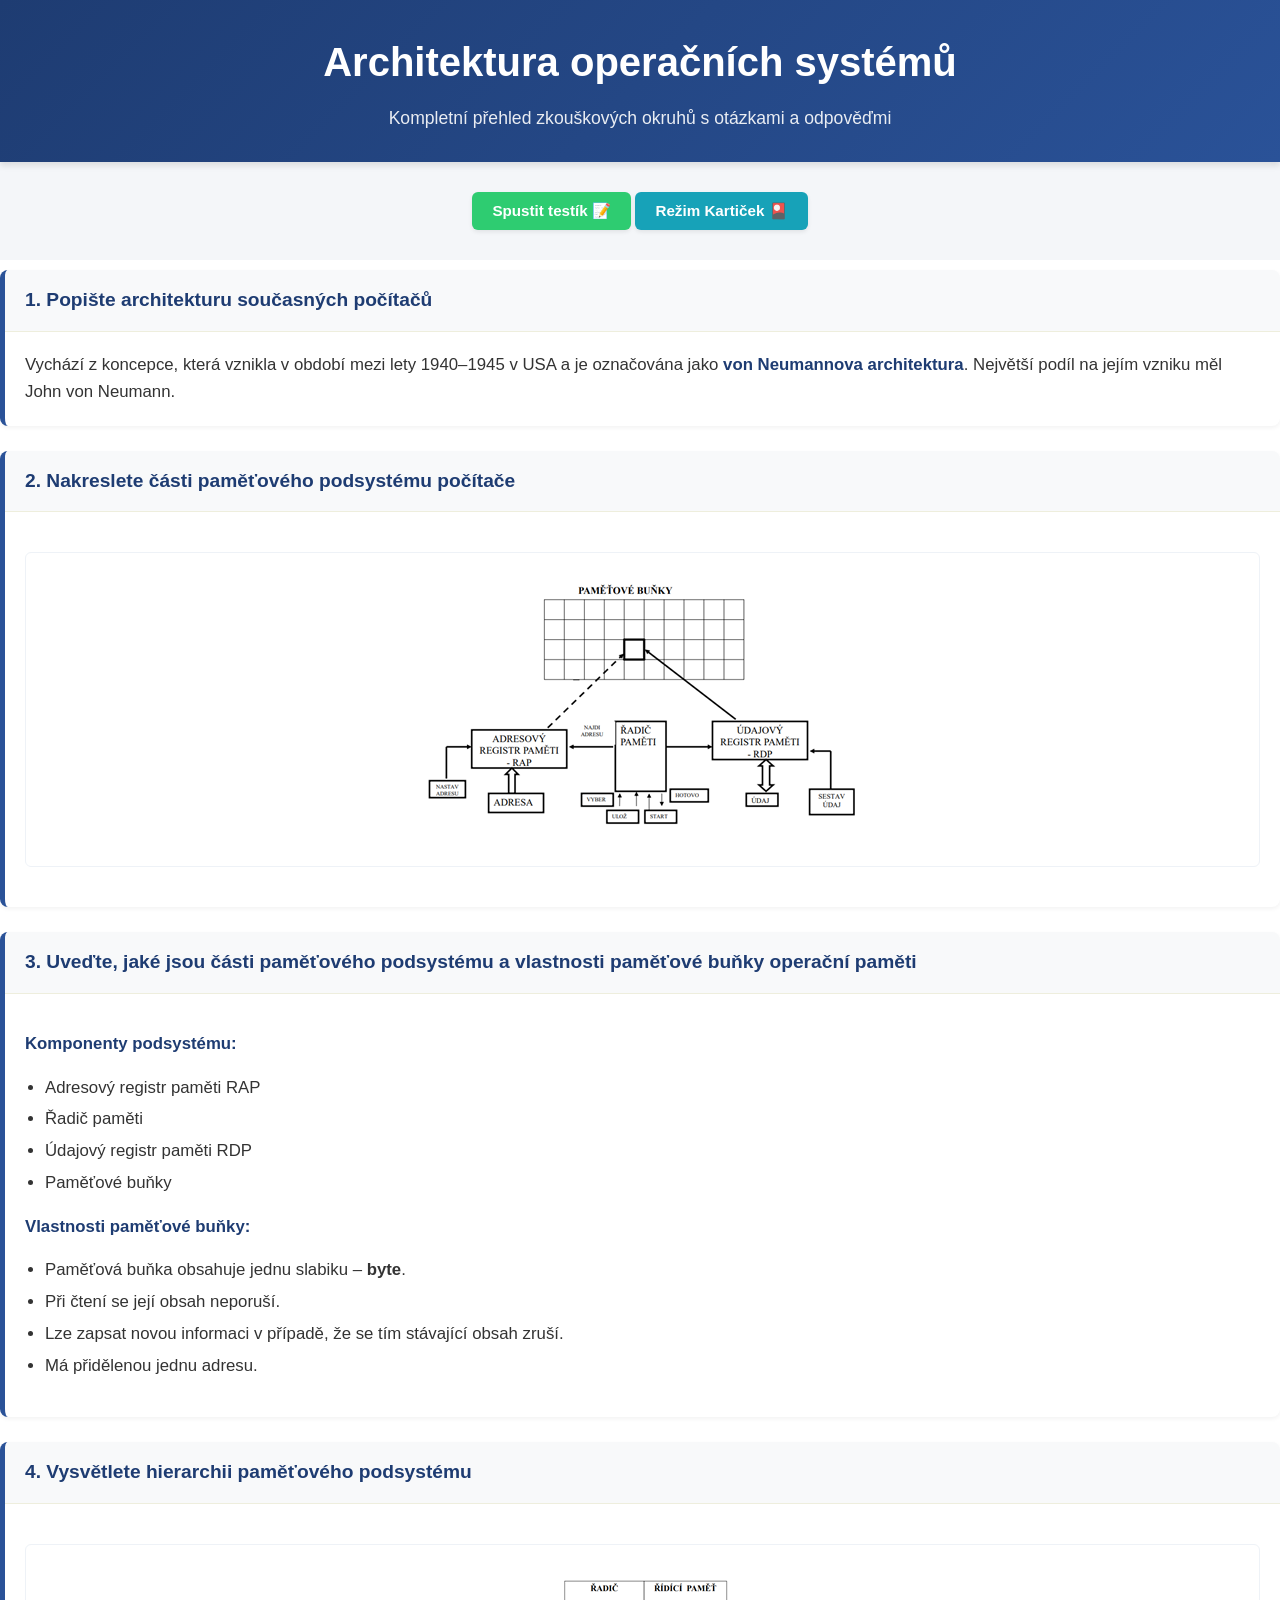
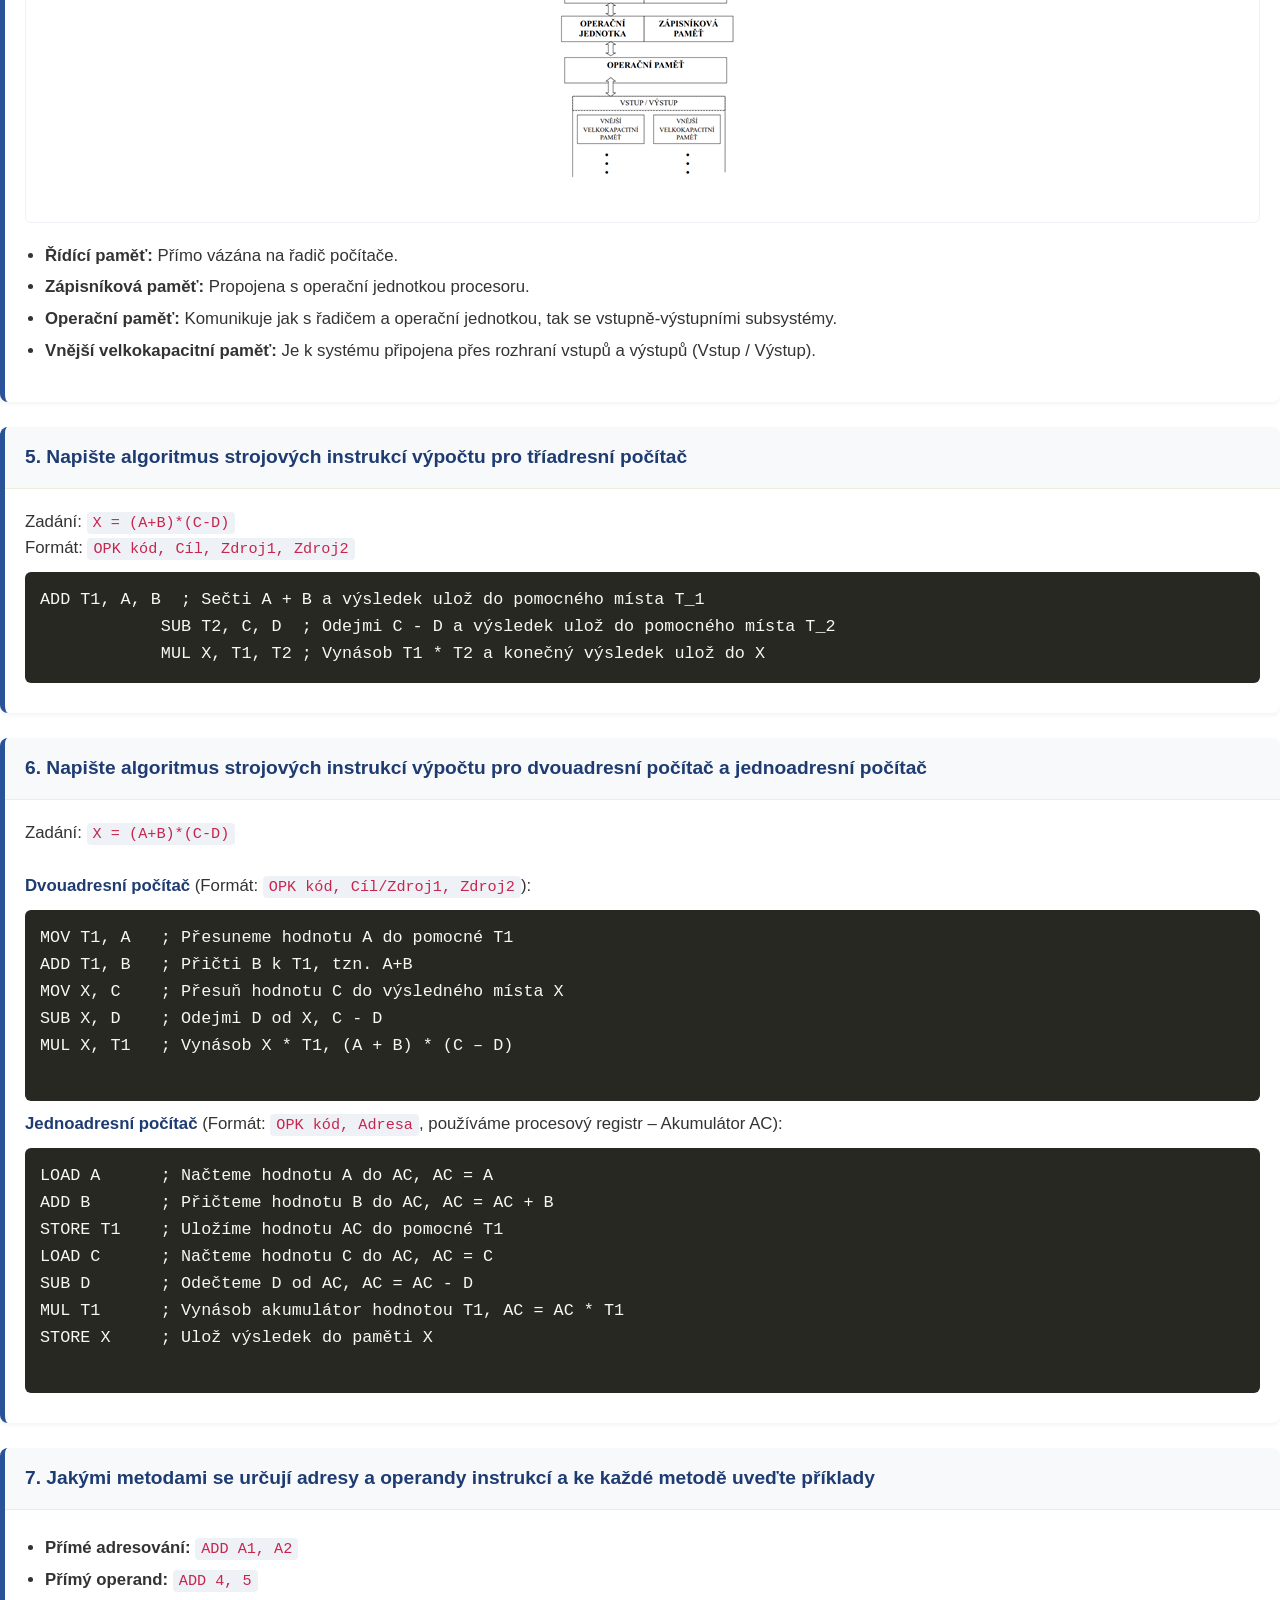
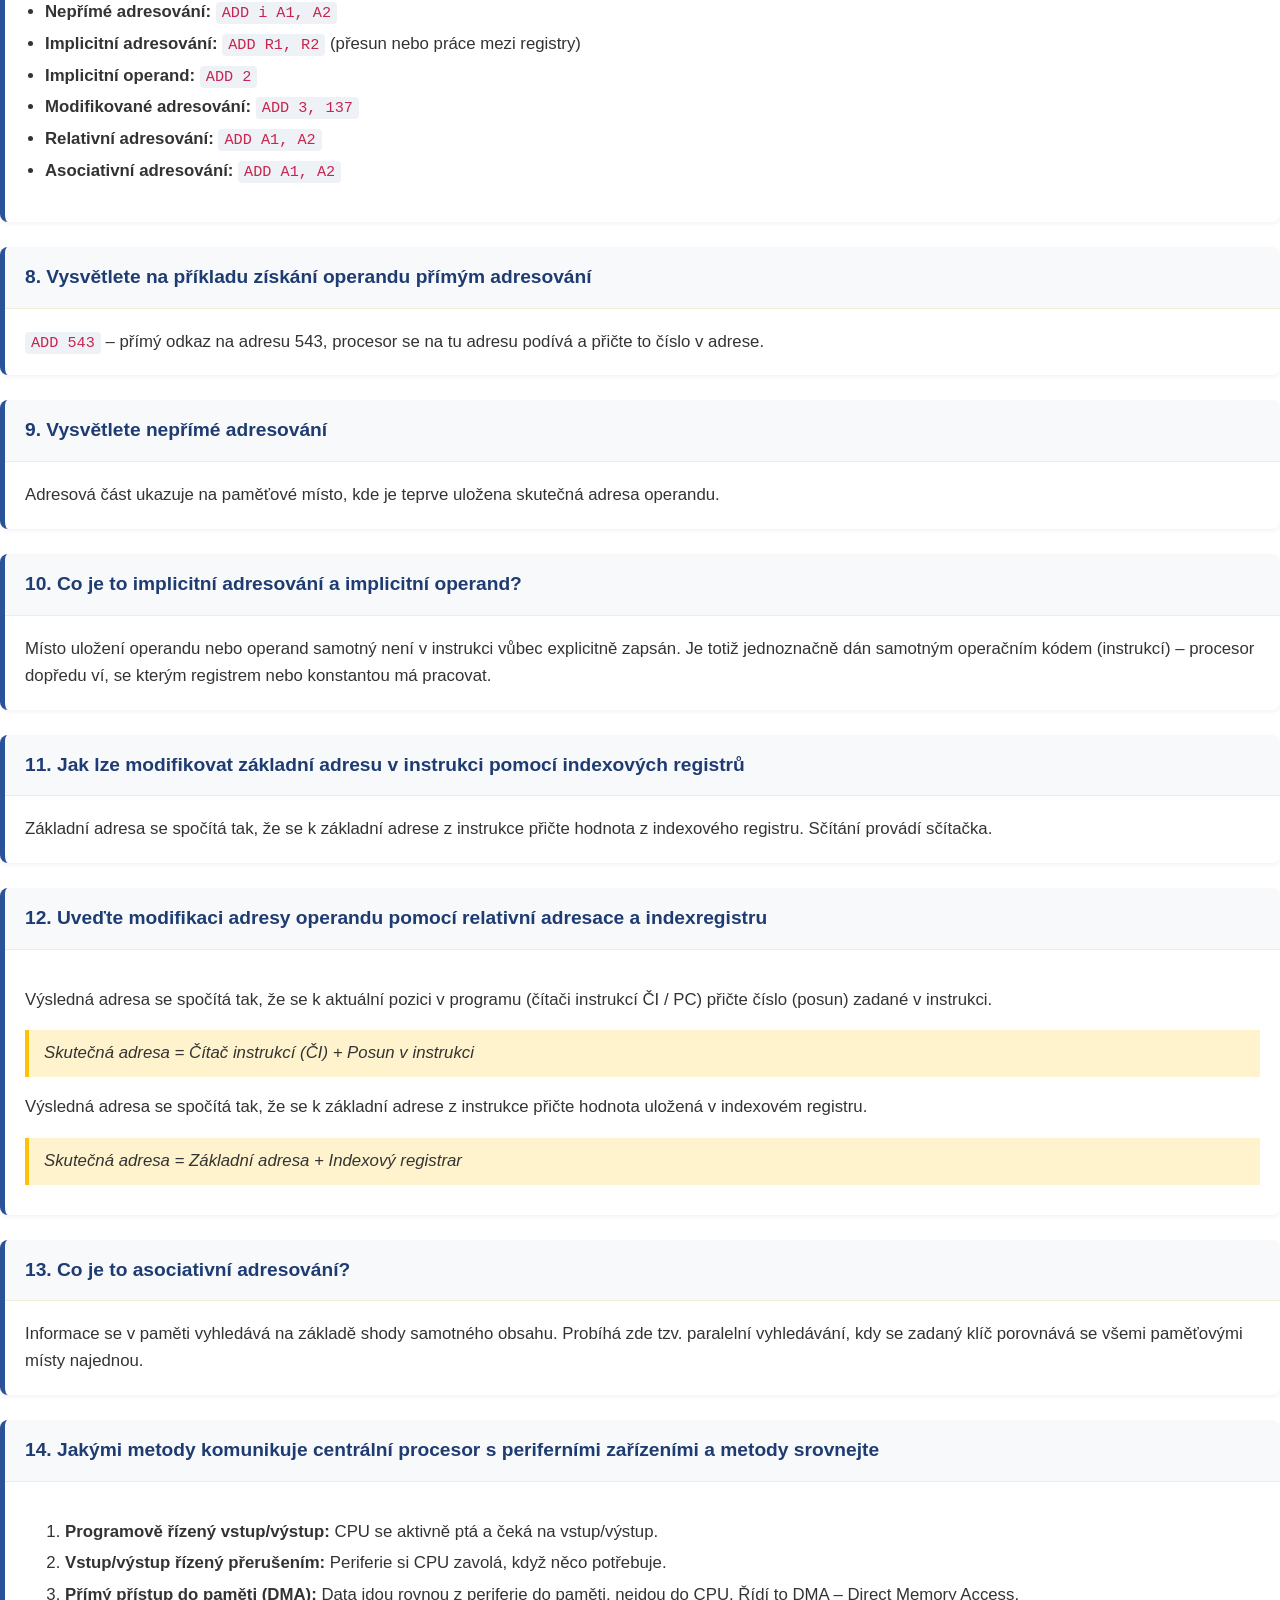
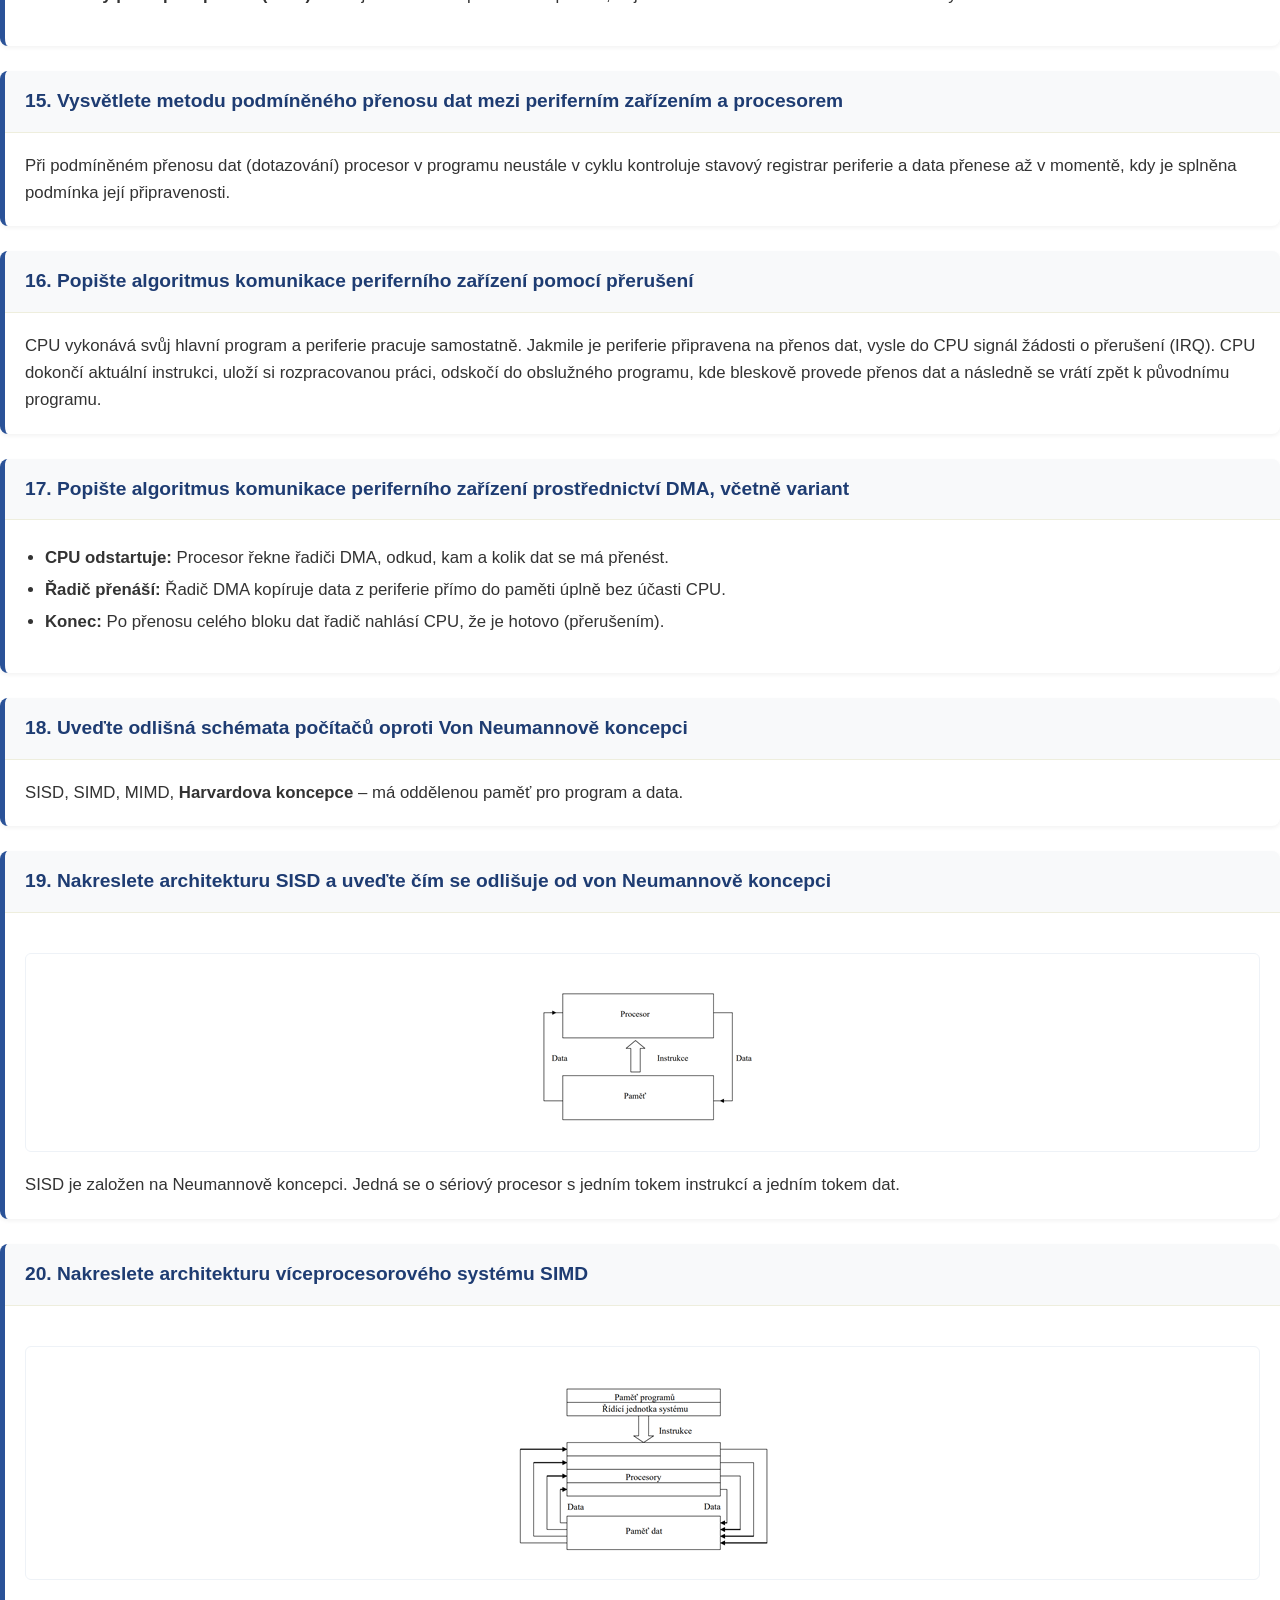
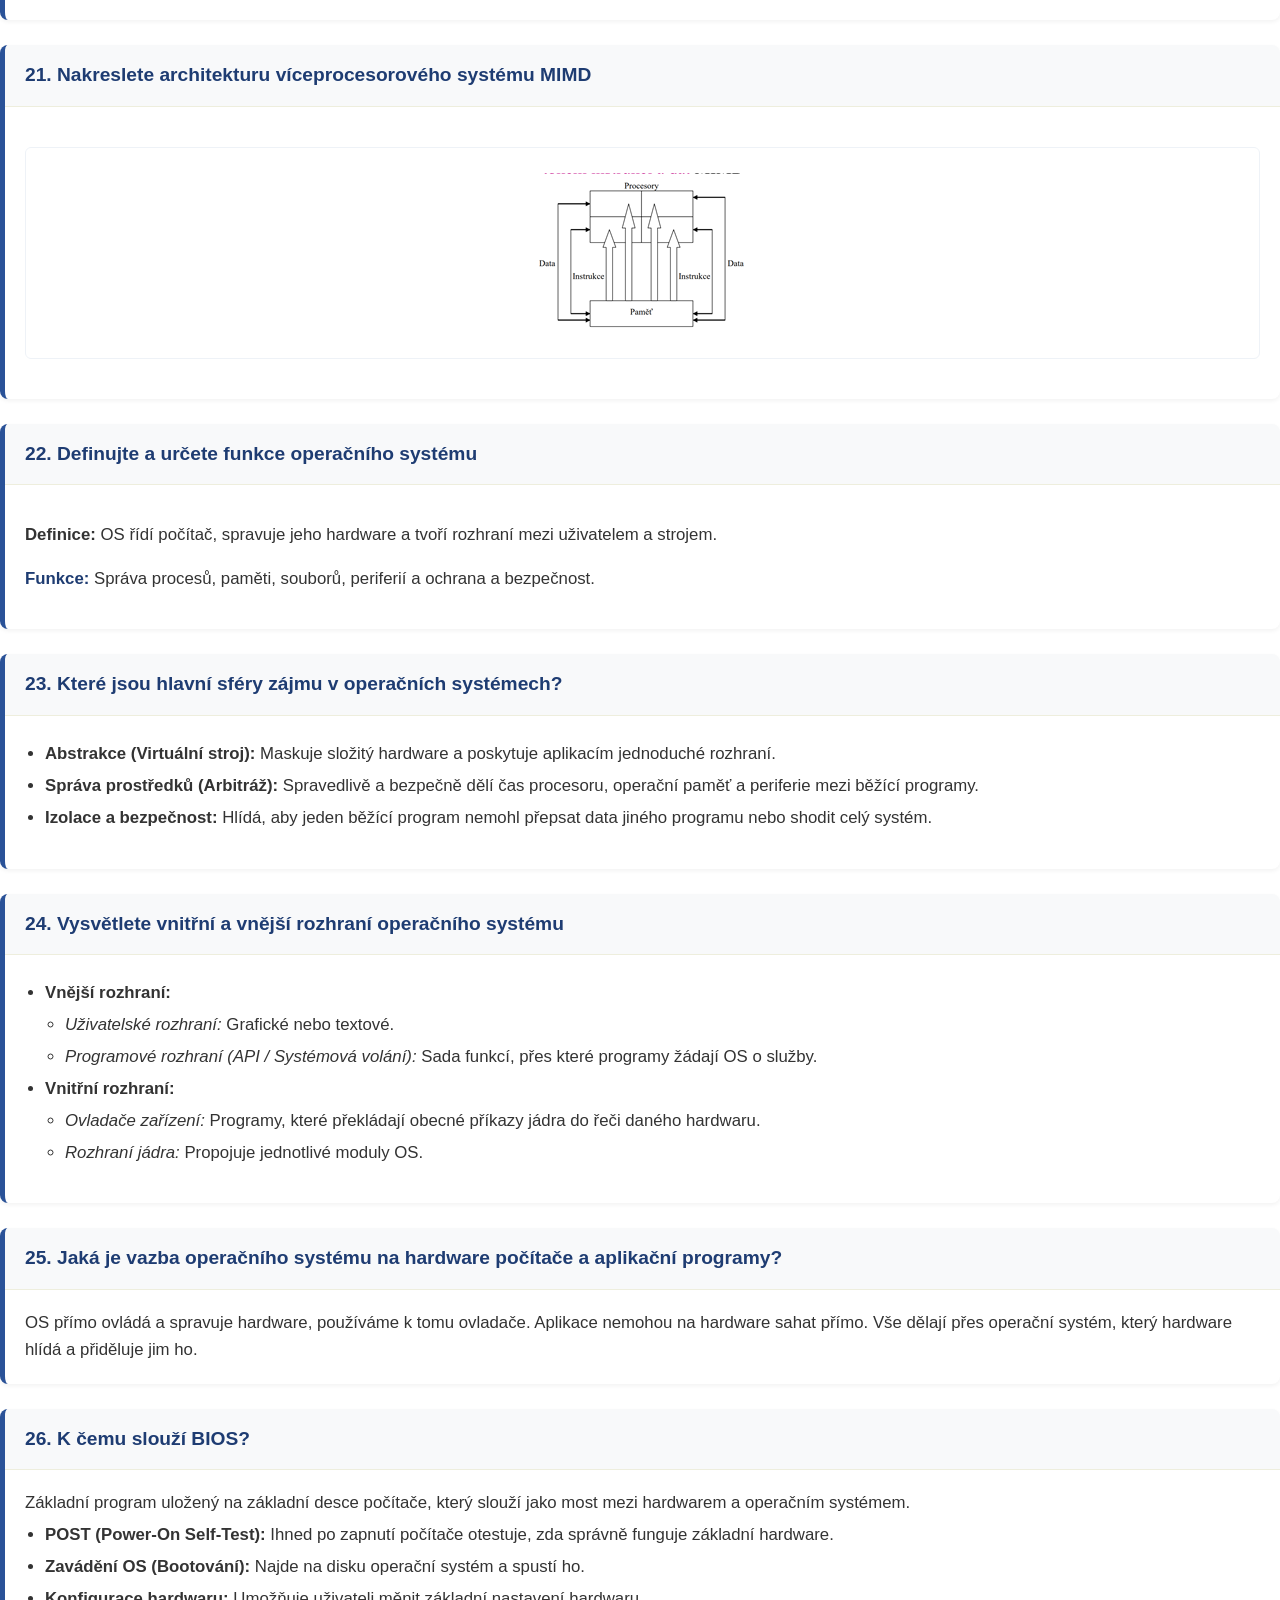
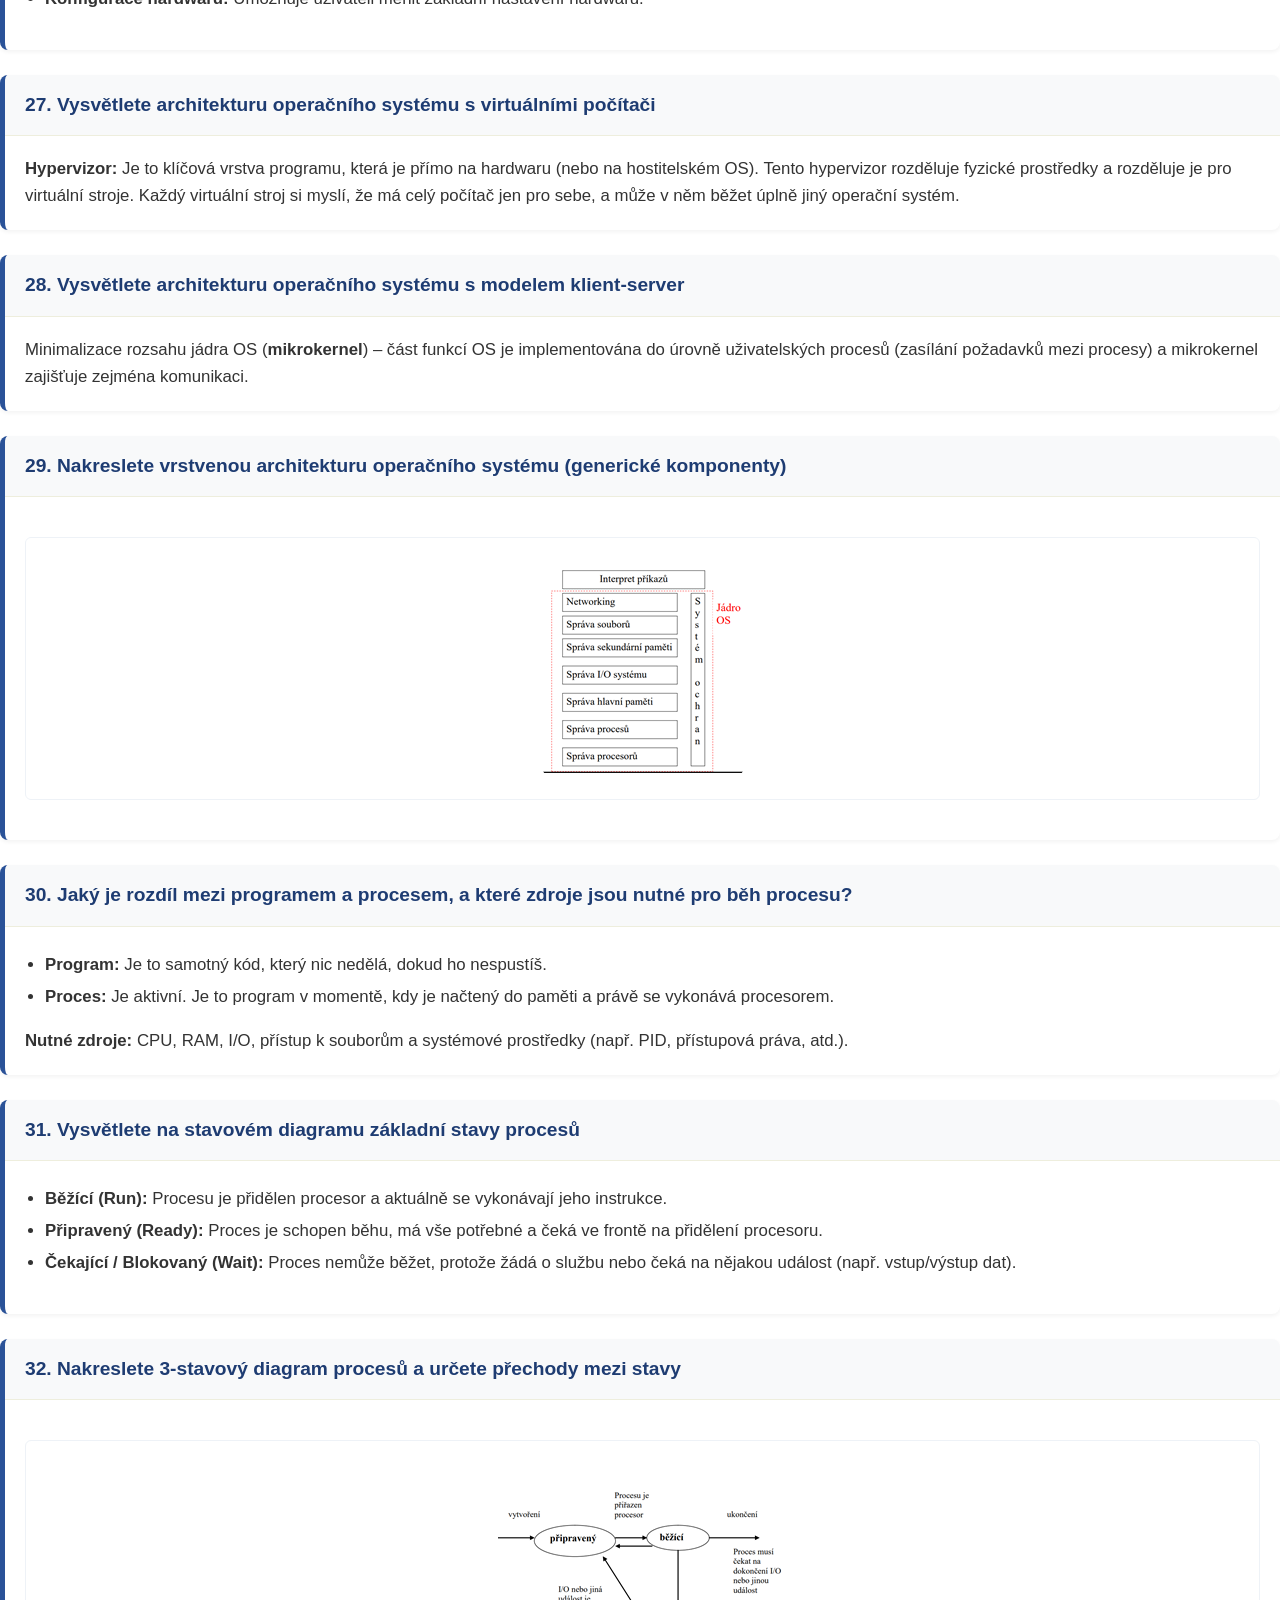
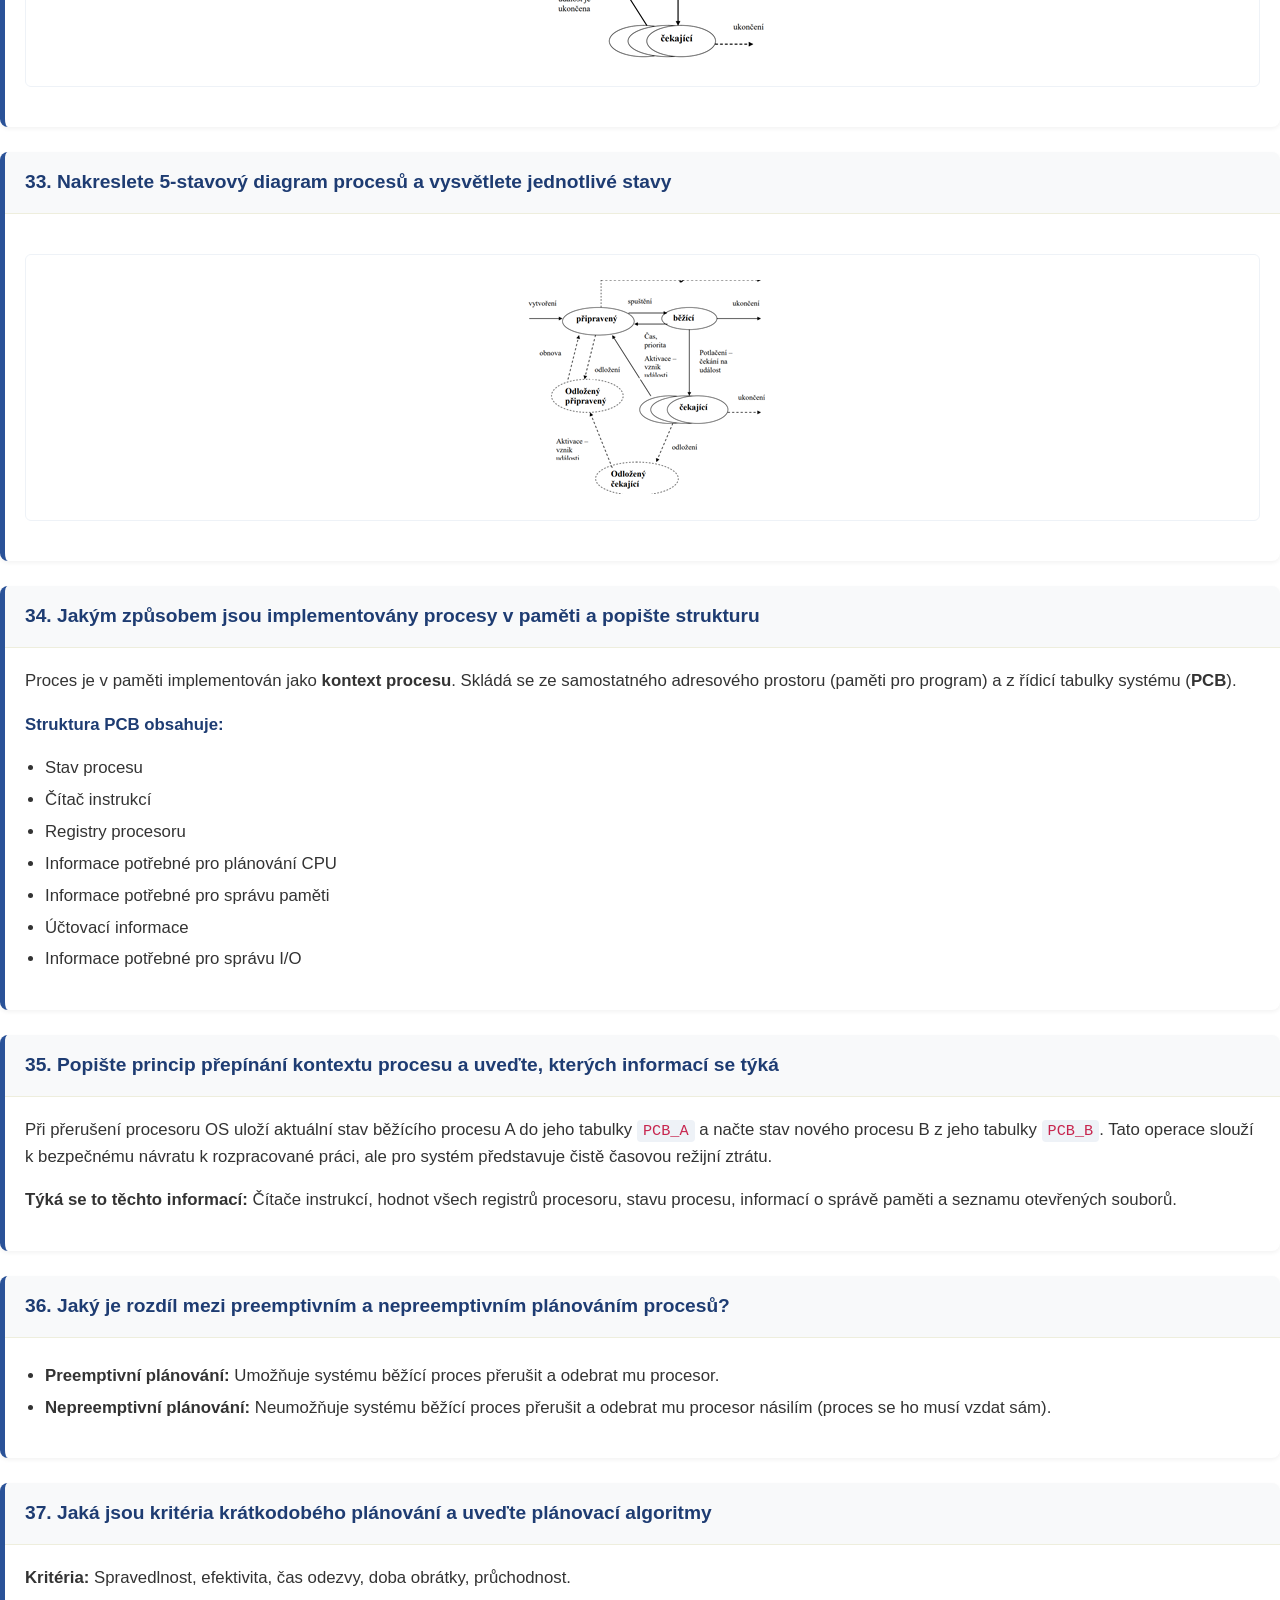
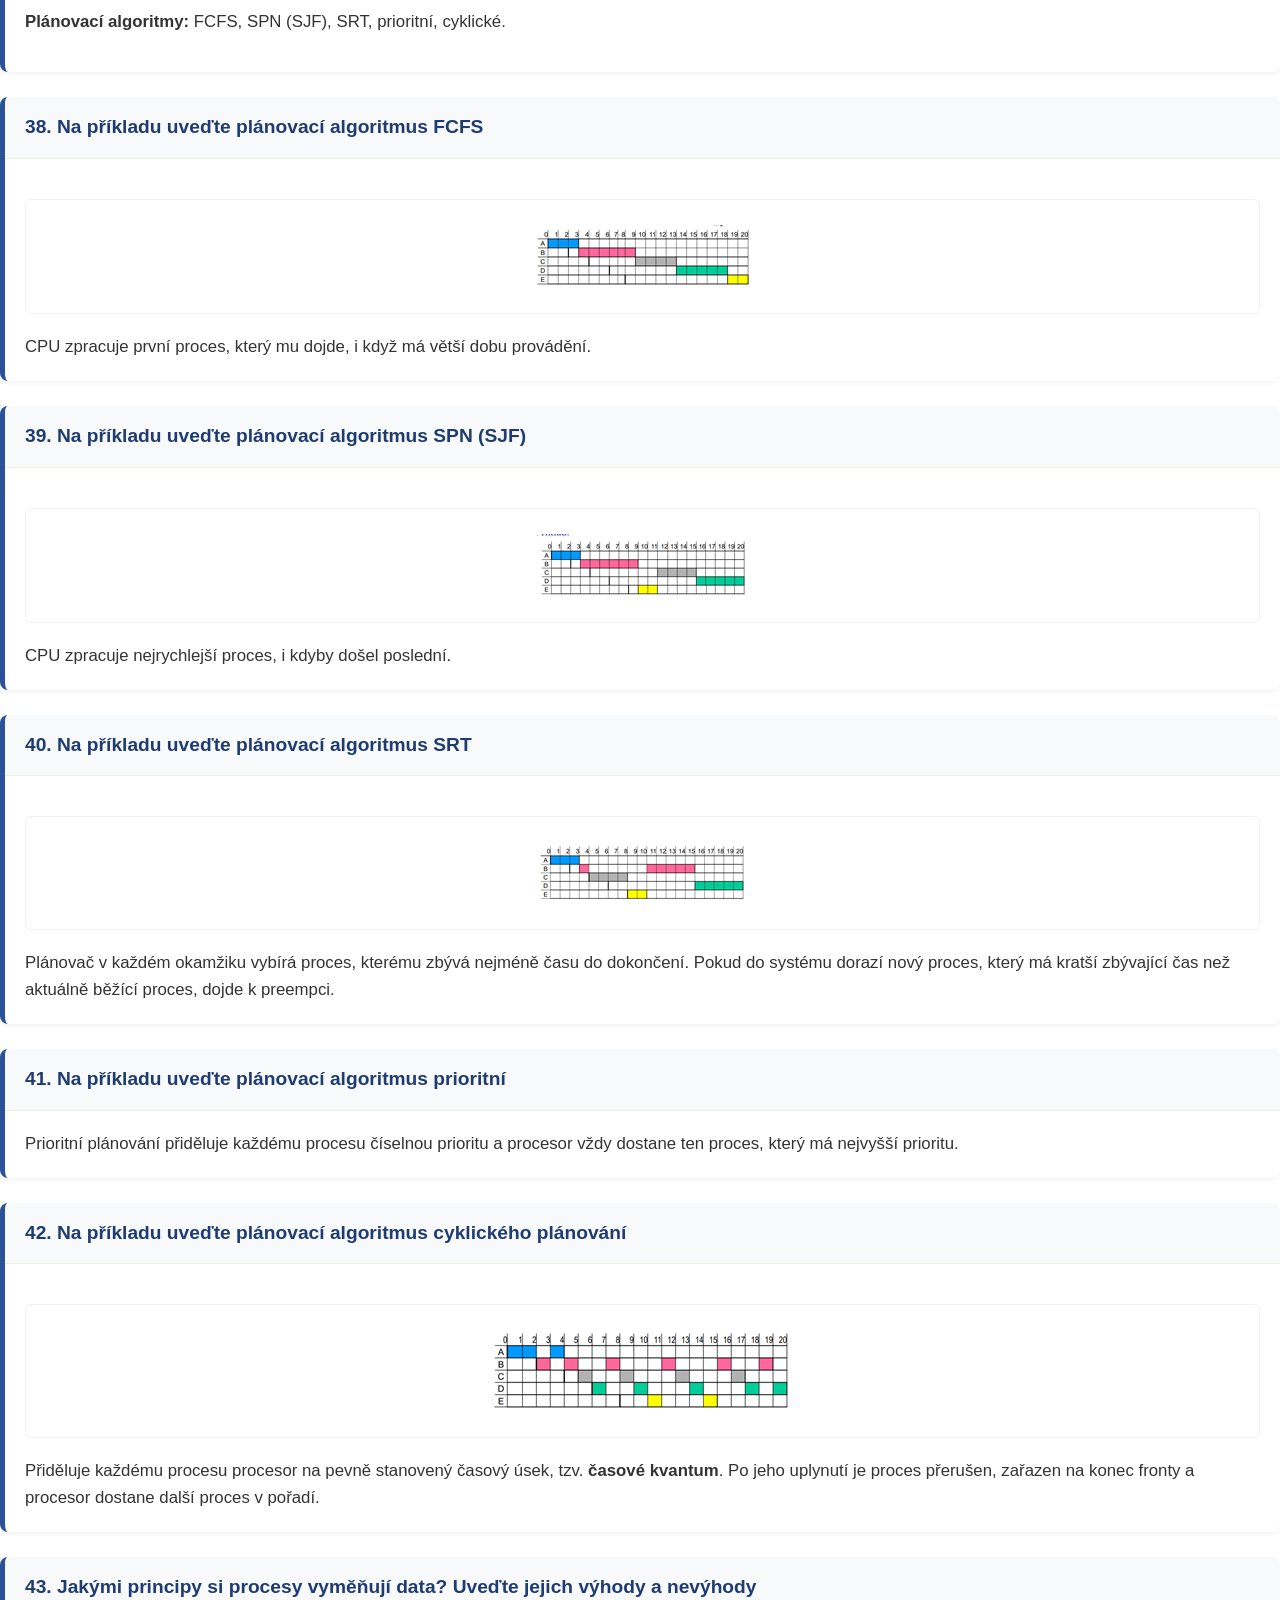
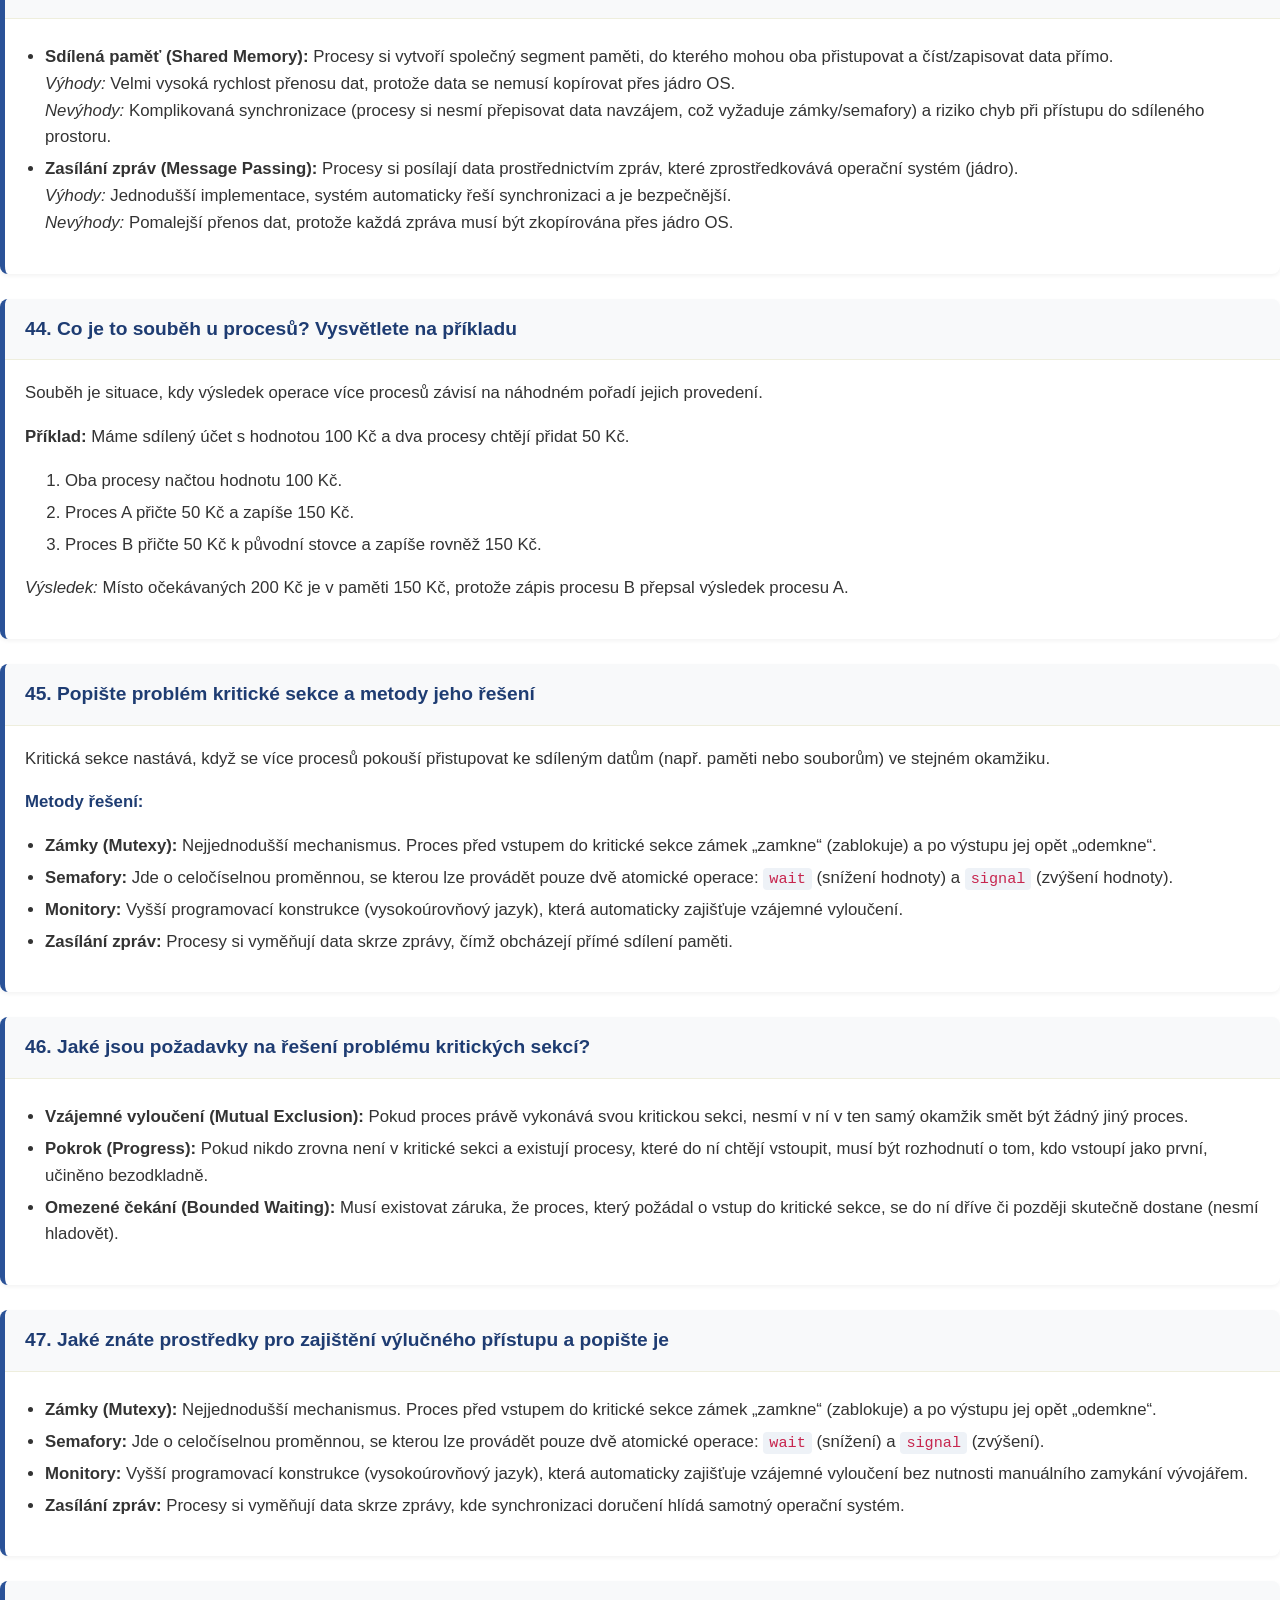
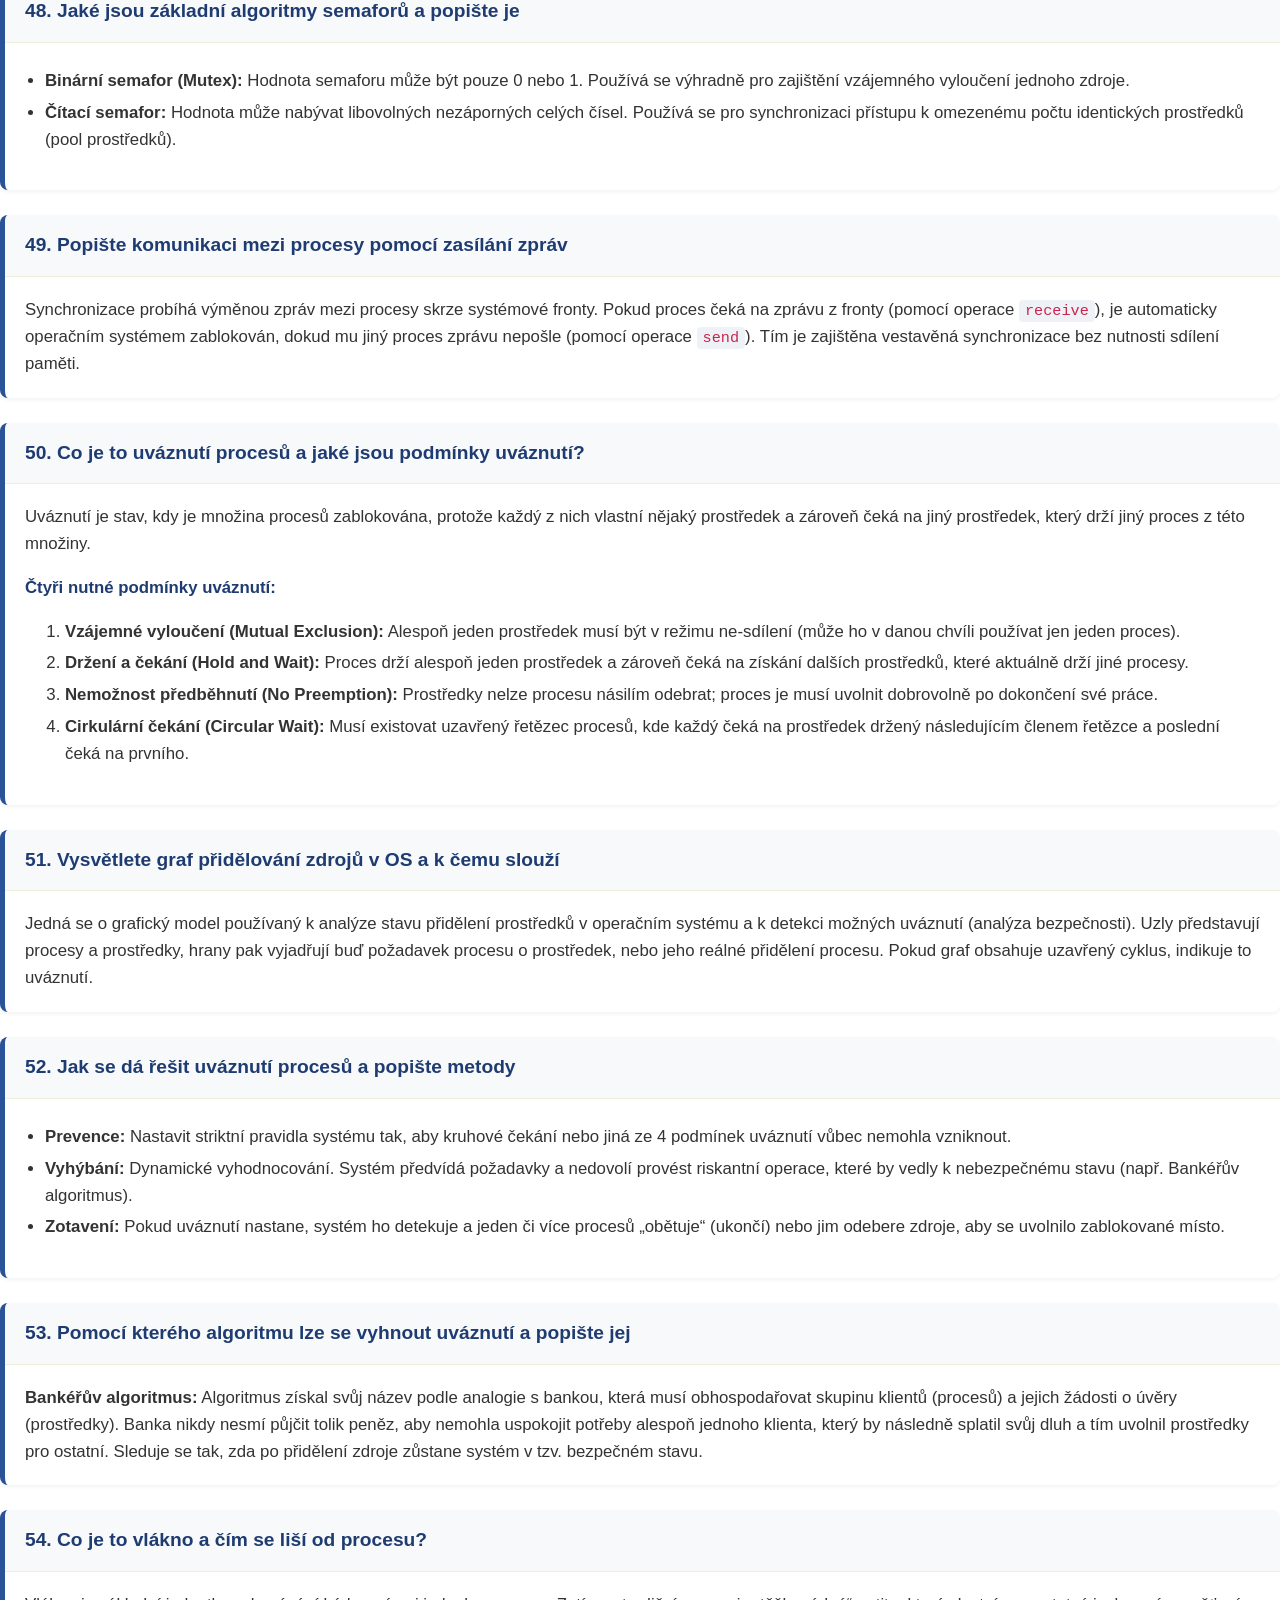
==== index.html @ 0d760728 "Rename webiste.html to index.html" ====
<!DOCTYPE html>
<html lang="cs">
<head>
    <meta charset="UTF-8">
    <meta name="viewport" content="width=device-width, initial-scale=1.0">
    <title>Architektura operačních systémů - Přehled okruhů</title>
    <link rel="stylesheet" href="styles.css">
</head>
<body>

<header>
    <h1>Architektura operačních systémů</h1>
    <p>Kompletní přehled zkouškových okruhů s otázkami a odpověďmi</p>
</header>

<div class="container">

    <div class="nav-container">
    <button id="btn-toggle-test" class="btn btn-success" onclick="startTest()">Spustit testík 📝</button>
    <button id="btn-toggle-study" class="btn btn-secondary" onclick="startStudy()" style="display: none;">Zpět na studium 📚</button>
    <button id="btn-toggle-flashcards" class="btn btn-info" onclick="startFlashcards()" style="background-color: #17a2b8; color: white; padding: 10px 20px; border: none; border-radius: 6px; cursor: pointer; font-weight: 600;">Režim Kartiček 🎴</button>
</div>
<div id="flashcards-view" style="display: none;">
        <div class="test-progress-info">
            Kartička <span id="current-flashcard-num">1</span> ze <span id="total-flashcards-num">0</span>
        </div>
        
        <div class="flashcard-container">
            <div id="flashcard-box" class="flashcard">
                <div class="flashcard-front">
                    <span class="card-label">Otázka (klikni pro otočení)</span>
                    <div id="flashcard-front-text" style="font-size: 18px; font-weight: 600;"></div>
                </div>
                <div class="flashcard-back">
                    <span class="card-label">Správná odpověď</span>
                    <div id="flashcard-back-text"></div>
                </div>
            </div>
        </div>

        <div class="navigation-buttons-group" style="display: flex; gap: 10px; justify-content: center;">
            <button id="btn-prev-flashcard" class="btn btn-secondary" onclick="previousFlashcard()">← Předchozí</button>
            <button id="btn-next-flashcard" class="btn btn-primary" onclick="nextFlashcard()">Další kartička →</button>
        </div>
    </div>

<div id="test-view" style="display: none;">
    <div class="test-progress-info">
        Otázka <span id="current-question-num" class="progress-number">1</span> z <span id="total-questions-num" class="progress-number">0</span>
        <span id="question-status-indicator"></span>
    </div>
    
    <div id="test-question-area"></div>
    
    <div class="answer-section">
        <label for="test-user-input" class="input-label">Vaše odpověď (na vyzkoušení):</label>
        <textarea id="test-user-input" class="test-input" placeholder="Zkuste vlastními slovy odpovědět..."></textarea>
    </div>

    <div class="action-buttons-group">
        <button id="btn-check" class="btn btn-primary" onclick="checkAnswer()">Zkontrolovat odpověď</button>
        <button id="btn-toggle-done" class="btn btn-outline" onclick="toggleQuestionDone()">Umím to!</button>
    </div>

    <div class="settings-box">
        <label for="toggle-remember" class="checkbox-label">
            <input type="checkbox" id="toggle-remember" checked>
            <span>Pamatovat si stav "Umím to" i po zavření prohlížeče</span>
        </label>
    </div>

    <div class="navigation-buttons-group">
        <button id="btn-prev-question" class="btn btn-secondary" onclick="previousQuestion()">← Zpět</button>
        <button id="btn-next-question" class="btn btn-secondary" onclick="nextQuestion()">Další →</button>
    </div>

    <div id="test-feedback-box" class="test-feedback" style="display: none;">
        <strong class="feedback-title">Správná vzorová odpověď:</strong>
        <div id="test-correct-answer-text">Zde se ukáže klíč.</div>
    </div>
</div>
    </div>

    <div id="study-view">

    <div class="qa-card">
        <h2 class="question">1. Popište architekturu současných počítačů</h2>
        <div class="answer">
            Vychází z koncepce, která vznikla v období mezi lety 1940–1945 v USA a je označována jako <span class="highlight">von Neumannova architektura</span>. Největší podíl na jejím vzniku měl John von Neumann.
        </div>
    </div>

    <div class="qa-card">
        <h2 class="question">2. Nakreslete části paměťového podsystému počítače</h2>
        <div class="answer">
            <div class="diagram-box">
                <img src="1.png" alt="Schéma paměťového podsystému" />
            </div>
        </div>
    </div>
             
    <div class="qa-card">
        <h2 class="question">3. Uveďte, jaké jsou části paměťového podsystému a vlastnosti paměťové buňky operační paměti</h2>
        <div class="answer">
            <p><span class="highlight">Komponenty podsystému:</span></p>
            <ul>
                <li>Adresový registr paměti RAP</li>
                <li>Řadič paměti</li>
                <li>Údajový registr paměti RDP</li>
                <li>Paměťové buňky</li>
            </ul>

            <p><span class="highlight">Vlastnosti paměťové buňky:</span></p>
            <ul>
                <li>Paměťová buňka obsahuje jednu slabiku – <strong>byte</strong>.</li>
                <li>Při čtení se její obsah neporuší.</li>
                <li>Lze zapsat novou informaci v případě, že se tím stávající obsah zruší.</li>
                <li>Má přidělenou jednu adresu.</li>
            </ul>
        </div>
    </div>

    <div class="qa-card">
        <h2 class="question">4. Vysvětlete hierarchii paměťového podsystému</h2>
        <div class="answer">
            <div class="diagram-box">
                <img src="2.png" alt="Hierarchie paměťového podsystému" />
            </div>
            <ul>
                <li><strong>Řídící paměť:</strong> Přímo vázána na řadič počítače.</li>
                <li><strong>Zápisníková paměť:</strong> Propojena s operační jednotkou procesoru.</li>
                <li><strong>Operační paměť:</strong> Komunikuje jak s řadičem a operační jednotkou, tak se vstupně-výstupními subsystémy.</li>
                <li><strong>Vnější velkokapacitní paměť:</strong> Je k systému připojena přes rozhraní vstupů a výstupů (Vstup / Výstup).</li>
            </ul>
        </div>
    </div>

    <div class="qa-card">
        <h2 class="question">5. Napište algoritmus strojových instrukcí výpočtu pro tříadresní počítač</h2>
        <div class="answer">
            Zadání: <code>X = (A+B)*(C-D)</code><br>
            Formát: <code>OPK kód, Cíl, Zdroj1, Zdroj2</code>
            <pre>ADD T1, A, B  ; Sečti A + B a výsledek ulož do pomocného místa T_1
            SUB T2, C, D  ; Odejmi C - D a výsledek ulož do pomocného místa T_2
            MUL X, T1, T2 ; Vynásob T1 * T2 a konečný výsledek ulož do X</pre>
        </div>
    </div>

    <div class="qa-card">
        <h2 class="question">6. Napište algoritmus strojových instrukcí výpočtu pro dvouadresní počítač a jednoadresní počítač</h2>
        <div class="answer">
            Zadání: <code>X = (A+B)*(C-D)</code><br><br>
            
            <span class="highlight">Dvouadresní počítač</span> (Formát: <code>OPK kód, Cíl/Zdroj1, Zdroj2</code>):
            <pre>
MOV T1, A   ; Přesuneme hodnotu A do pomocné T1
ADD T1, B   ; Přičti B k T1, tzn. A+B
MOV X, C    ; Přesuň hodnotu C do výsledného místa X
SUB X, D    ; Odejmi D od X, C - D
MUL X, T1   ; Vynásob X * T1, (A + B) * (C – D)
            </pre>

            <span class="highlight">Jednoadresní počítač</span> (Formát: <code>OPK kód, Adresa</code>, používáme procesový registr – Akumulátor AC):
            <pre>
LOAD A      ; Načteme hodnotu A do AC, AC = A
ADD B       ; Přičteme hodnotu B do AC, AC = AC + B
STORE T1    ; Uložíme hodnotu AC do pomocné T1
LOAD C      ; Načteme hodnotu C do AC, AC = C
SUB D       ; Odečteme D od AC, AC = AC - D
MUL T1      ; Vynásob akumulátor hodnotou T1, AC = AC * T1
STORE X     ; Ulož výsledek do paměti X
            </pre>
        </div>
    </div>

    <div class="qa-card">
        <h2 class="question">7. Jakými metodami se určují adresy a operandy instrukcí a ke každé metodě uveďte příklady</h2>
        <div class="answer">
            <ul>
                <li><strong>Přímé adresování:</strong> <code>ADD A1, A2</code></li>
                <li><strong>Přímý operand:</strong> <code>ADD 4, 5</code></li>
                <li><strong>Nepřímé adresování:</strong> <code>ADD i A1, A2</code></li>
                <li><strong>Implicitní adresování:</strong> <code>ADD R1, R2</code> (přesun nebo práce mezi registry)</li>
                <li><strong>Implicitní operand:</strong> <code>ADD 2</code></li>
                <li><strong>Modifikované adresování:</strong> <code>ADD 3, 137</code></li>
                <li><strong>Relativní adresování:</strong> <code>ADD A1, A2</code></li>
                <li><strong>Asociativní adresování:</strong> <code>ADD A1, A2</code></li>
            </ul>
        </div>
    </div>

    <div class="qa-card">
        <h2 class="question">8. Vysvětlete na příkladu získání operandu přímým adresování</h2>
        <div class="answer">
            <code>ADD 543</code> – přímý odkaz na adresu 543, procesor se na tu adresu podívá a přičte to číslo v adrese.
        </div>
    </div>

    <div class="qa-card">
        <h2 class="question">9. Vysvětlete nepřímé adresování</h2>
        <div class="answer">
            Adresová část ukazuje na paměťové místo, kde je teprve uložena skutečná adresa operandu.
        </div>
    </div>

    <div class="qa-card">
        <h2 class="question">10. Co je to implicitní adresování a implicitní operand?</h2>
        <div class="answer">
            Místo uložení operandu nebo operand samotný není v instrukci vůbec explicitně zapsán. Je totiž jednoznačně dán samotným operačním kódem (instrukcí) – procesor dopředu ví, se kterým registrem nebo konstantou má pracovat.
        </div>
    </div>

    <div class="qa-card">
        <h2 class="question">11. Jak lze modifikovat základní adresu v instrukci pomocí indexových registrů</h2>
        <div class="answer">
            Základní adresa se spočítá tak, že se k základní adrese z instrukce přičte hodnota z indexového registru. Sčítání provádí sčítačka.
        </div>
    </div>

    <div class="qa-card">
        <h2 class="question">12. Uveďte modifikaci adresy operandu pomocí relativní adresace a indexregistru</h2>
        <div class="answer">
            <p>Výsledná adresa se spočítá tak, že se k aktuální pozici v programu (čítači instrukcí ČI / PC) přičte číslo (posun) zadané v instrukci.</p>
            <div class="formula">Skutečná adresa = Čítač instrukcí (ČI) + Posun v instrukci</div>
            
            <p>Výsledná adresa se spočítá tak, že se k základní adrese z instrukce přičte hodnota uložená v indexovém registru.</p>
            <div class="formula">Skutečná adresa = Základní adresa + Indexový registrar</div>
        </div>
    </div>

    <div class="qa-card">
        <h2 class="question">13. Co je to asociativní adresování?</h2>
        <div class="answer">
            Informace se v paměti vyhledává na základě shody samotného obsahu. Probíhá zde tzv. paralelní vyhledávání, kdy se zadaný klíč porovnává se všemi paměťovými místy najednou.
        </div>
    </div>

    <div class="qa-card">
        <h2 class="question">14. Jakými metody komunikuje centrální procesor s periferními zařízeními a metody srovnejte</h2>
        <div class="answer">
            <ol>
                <li><strong>Programově řízený vstup/výstup:</strong> CPU se aktivně ptá a čeká na vstup/výstup.</li>
                <li><strong>Vstup/výstup řízený přerušením:</strong> Periferie si CPU zavolá, když něco potřebuje.</li>
                <li><strong>Přímý přístup do paměti (DMA):</strong> Data jdou rovnou z periferie do paměti, nejdou do CPU. Řídí to DMA – Direct Memory Access.</li>
            </ol>
        </div>
    </div>

    <div class="qa-card">
        <h2 class="question">15. Vysvětlete metodu podmíněného přenosu dat mezi periferním zařízením a procesorem</h2>
        <div class="answer">
            Při podmíněném přenosu dat (dotazování) procesor v programu neustále v cyklu kontroluje stavový registrar periferie a data přenese až v momentě, kdy je splněna podmínka její připravenosti.
        </div>
    </div>

    <div class="qa-card">
        <h2 class="question">16. Popište algoritmus komunikace periferního zařízení pomocí přerušení</h2>
        <div class="answer">
            CPU vykonává svůj hlavní program a periferie pracuje samostatně. Jakmile je periferie připravena na přenos dat, vysle do CPU signál žádosti o přerušení (IRQ). CPU dokončí aktuální instrukci, uloží si rozpracovanou práci, odskočí do obslužného programu, kde bleskově provede přenos dat a následně se vrátí zpět k původnímu programu.
        </div>
    </div>

    <div class="qa-card">
        <h2 class="question">17. Popište algoritmus komunikace periferního zařízení prostřednictví DMA, včetně variant</h2>
        <div class="answer">
            <ul>
                <li><strong>CPU odstartuje:</strong> Procesor řekne řadiči DMA, odkud, kam a kolik dat se má přenést.</li>
                <li><strong>Řadič přenáší:</strong> Řadič DMA kopíruje data z periferie přímo do paměti úplně bez účasti CPU.</li>
                <li><strong>Konec:</strong> Po přenosu celého bloku dat řadič nahlásí CPU, že je hotovo (přerušením).</li>
            </ul>
        </div>
    </div>

    <div class="qa-card">
        <h2 class="question">18. Uveďte odlišná schémata počítačů oproti Von Neumannově koncepci</h2>
        <div class="answer">
            SISD, SIMD, MIMD, <strong>Harvardova koncepce</strong> – má oddělenou paměť pro program a data.
        </div>
    </div>

    <div class="qa-card">
        <h2 class="question">19. Nakreslete architekturu SISD a uveďte čím se odlišuje od von Neumannově koncepci</h2>
        <div class="answer">
            <div class="diagram-box">
                <img src="3.png" alt="Architektura SISD" />
            </div>
            SISD je založen na Neumannově koncepci. Jedná se o sériový procesor s jedním tokem instrukcí a jedním tokem dat.
        </div>
    </div>

    <div class="qa-card">
        <h2 class="question">20. Nakreslete architekturu víceprocesorového systému SIMD</h2>
        <div class="answer">
            <div class="diagram-box">
                <img src="4.png" alt="Architektura SIMD" />
            </div>
        </div>
    </div>

    <div class="qa-card">
        <h2 class="question">21. Nakreslete architekturu víceprocesorového systému MIMD</h2>
        <div class="answer">
            <div class="diagram-box">
                <img src="5.png" alt="Architektura MIMD" />
            </div>
        </div>
    </div>

    <div class="qa-card">
        <h2 class="question">22. Definujte a určete funkce operačního systému</h2>
        <div class="answer">
            <p><strong>Definice:</strong> OS řídí počítač, spravuje jeho hardware a tvoří rozhraní mezi uživatelem a strojem.</p>
            <p><span class="highlight">Funkce:</span> Správa procesů, paměti, souborů, periferií a ochrana a bezpečnost.</p>
        </div>
    </div>

    <div class="qa-card">
        <h2 class="question">23. Které jsou hlavní sféry zájmu v operačních systémech?</h2>
        <div class="answer">
            <ul>
                <li><strong>Abstrakce (Virtuální stroj):</strong> Maskuje složitý hardware a poskytuje aplikacím jednoduché rozhraní.</li>
                <li><strong>Správa prostředků (Arbitráž):</strong> Spravedlivě a bezpečně dělí čas procesoru, operační paměť a periferie mezi běžící programy.</li>
                <li><strong>Izolace a bezpečnost:</strong> Hlídá, aby jeden běžící program nemohl přepsat data jiného programu nebo shodit celý systém.</li>
            </ul>
        </div>
    </div>

    <div class="qa-card">
        <h2 class="question">24. Vysvětlete vnitřní a vnější rozhraní operačního systému</h2>
        <div class="answer">
            <ul>
                <li><strong>Vnější rozhraní:</strong>
                    <ul>
                        <li><em>Uživatelské rozhraní:</em> Grafické nebo textové.</li>
                        <li><em>Programové rozhraní (API / Systémová volání):</em> Sada funkcí, přes které programy žádají OS o služby.</li>
                    </ul>
                </li>
                <li><strong>Vnitřní rozhraní:</strong>
                    <ul>
                        <li><em>Ovladače zařízení:</em> Programy, které překládají obecné příkazy jádra do řeči daného hardwaru.</li>
                        <li><em>Rozhraní jádra:</em> Propojuje jednotlivé moduly OS.</li>
                    </ul>
                </li>
            </ul>
        </div>
    </div>

    <div class="qa-card">
        <h2 class="question">25. Jaká je vazba operačního systému na hardware počítače a aplikační programy?</h2>
        <div class="answer">
            OS přímo ovládá a spravuje hardware, používáme k tomu ovladače. Aplikace nemohou na hardware sahat přímo. Vše dělají přes operační systém, který hardware hlídá a přiděluje jim ho.
        </div>
    </div>

    <div class="qa-card">
        <h2 class="question">26. K čemu slouží BIOS?</h2>
        <div class="answer">
            Základní program uložený na základní desce počítače, který slouží jako most mezi hardwarem a operačním systémem.
            <ul>
                <li><strong>POST (Power-On Self-Test):</strong> Ihned po zapnutí počítače otestuje, zda správně funguje základní hardware.</li>
                <li><strong>Zavádění OS (Bootování):</strong> Najde na disku operační systém a spustí ho.</li>
                <li><strong>Konfigurace hardwaru:</strong> Umožňuje uživateli měnit základní nastavení hardwaru.</li>
            </ul>
        </div>
    </div>

    <div class="qa-card">
        <h2 class="question">27. Vysvětlete architekturu operačního systému s virtuálními počítači</h2>
        <div class="answer">
            <strong>Hypervizor:</strong> Je to klíčová vrstva programu, která je přímo na hardwaru (nebo na hostitelském OS). Tento hypervizor rozděluje fyzické prostředky a rozděluje je pro virtuální stroje. Každý virtuální stroj si myslí, že má celý počítač jen pro sebe, a může v něm běžet úplně jiný operační systém.
        </div>
    </div>

    <div class="qa-card">
        <h2 class="question">28. Vysvětlete architekturu operačního systému s modelem klient-server</h2>
        <div class="answer">
            Minimalizace rozsahu jádra OS (<strong>mikrokernel</strong>) – část funkcí OS je implementována do úrovně uživatelských procesů (zasílání požadavků mezi procesy) a mikrokernel zajišťuje zejména komunikaci.
        </div>
    </div>

    <div class="qa-card">
        <h2 class="question">29. Nakreslete vrstvenou architekturu operačního systému (generické komponenty)</h2>
        <div class="answer">
            <div class="diagram-box">
                <img src="6.png" alt="Vrstvená architektura operačního systému" />
            </div>
        </div>
    </div>

    <div class="qa-card">
        <h2 class="question">30. Jaký je rozdíl mezi programem a procesem, a které zdroje jsou nutné pro běh procesu?</h2>
        <div class="answer">
            <ul>
                <li><strong>Program:</strong> Je to samotný kód, který nic nedělá, dokud ho nespustíš.</li>
                <li><strong>Proces:</strong> Je aktivní. Je to program v momentě, kdy je načtený do paměti a právě se vykonává procesorem.</li>
            </ul>
            <strong>Nutné zdroje:</strong> CPU, RAM, I/O, přístup k souborům a systémové prostředky (např. PID, přístupová práva, atd.).
        </div>
    </div>

    <div class="qa-card">
        <h2 class="question">31. Vysvětlete na stavovém diagramu základní stavy procesů</h2>
        <div class="answer">
            <ul>
                <li><strong>Běžící (Run):</strong> Procesu je přidělen procesor a aktuálně se vykonávají jeho instrukce.</li>
                <li><strong>Připravený (Ready):</strong> Proces je schopen běhu, má vše potřebné a čeká ve frontě na přidělení procesoru.</li>
                <li><strong>Čekající / Blokovaný (Wait):</strong> Proces nemůže běžet, protože žádá o službu nebo čeká na nějakou událost (např. vstup/výstup dat).</li>
            </ul>
        </div>
    </div>

    <div class="qa-card">
        <h2 class="question">32. Nakreslete 3-stavový diagram procesů a určete přechody mezi stavy</h2>
        <div class="answer">
            <div class="diagram-box">
                <img src="7.png" alt="3-stavový diagram procesů" />
            </div>
        </div>
    </div>

    <div class="qa-card">
        <h2 class="question">33. Nakreslete 5-stavový diagram procesů a vysvětlete jednotlivé stavy</h2>
        <div class="answer">
            <div class="diagram-box">
                <img src="8.png" alt="5-stavový diagram procesů" />
            </div>
        </div>
    </div>

    <div class="qa-card">
        <h2 class="question">34. Jakým způsobem jsou implementovány procesy v paměti a popište strukturu</h2>
        <div class="answer">
            Proces je v paměti implementován jako <strong>kontext procesu</strong>. Skládá se ze samostatného adresového prostoru (paměti pro program) a z řídicí tabulky systému (<strong>PCB</strong>).
            <p><span class="highlight">Struktura PCB obsahuje:</span></p>
            <ul>
                <li>Stav procesu</li>
                <li>Čítač instrukcí</li>
                <li>Registry procesoru</li>
                <li>Informace potřebné pro plánování CPU</li>
                <li>Informace potřebné pro správu paměti</li>
                <li>Účtovací informace</li>
                <li>Informace potřebné pro správu I/O</li>
            </ul>
        </div>
    </div>

    <div class="qa-card">
        <h2 class="question">35. Popište princip přepínání kontextu procesu a uveďte, kterých informací se týká</h2>
        <div class="answer">
            Při přerušení procesoru OS uloží aktuální stav běžícího procesu A do jeho tabulky <code>PCB_A</code> a načte stav nového procesu B z jeho tabulky <code>PCB_B</code>. Tato operace slouží k bezpečnému návratu k rozpracované práci, ale pro systém představuje čistě časovou režijní ztrátu.
            <p><strong>Týká se to těchto informací:</strong> Čítače instrukcí, hodnot všech registrů procesoru, stavu procesu, informací o správě paměti a seznamu otevřených souborů.</p>
        </div>
    </div>

    <div class="qa-card">
        <h2 class="question">36. Jaký je rozdíl mezi preemptivním a nepreemptivním plánováním procesů?</h2>
        <div class="answer">
            <ul>
                <li><strong>Preemptivní plánování:</strong> Umožňuje systému běžící proces přerušit a odebrat mu procesor.</li>
                <li><strong>Nepreemptivní plánování:</strong> Neumožňuje systému běžící proces přerušit a odebrat mu procesor násilím (proces se ho musí vzdat sám).</li>
            </ul>
        </div>
    </div>

    <div class="qa-card">
        <h2 class="question">37. Jaká jsou kritéria krátkodobého plánování a uveďte plánovací algoritmy</h2>
        <div class="answer">
            <strong>Kritéria:</strong> Spravedlnost, efektivita, čas odezvy, doba obrátky, průchodnost.
            <p><strong>Plánovací algoritmy:</strong> FCFS, SPN (SJF), SRT, prioritní, cyklické.</p>
        </div>
    </div>

    <div class="qa-card">
        <h2 class="question">38. Na příkladu uveďte plánovací algoritmus FCFS</h2>
        <div class="answer">
            <div class="diagram-box">
                <img src="9.png" alt="Algoritmus FCFS" />
            </div>
            CPU zpracuje první proces, který mu dojde, i když má větší dobu provádění.
        </div>
    </div>

    <div class="qa-card">
        <h2 class="question">39. Na příkladu uveďte plánovací algoritmus SPN (SJF)</h2>
        <div class="answer">
            <div class="diagram-box">
                <img src="10.png" alt="Algoritmus SPN / SJF" />
            </div>
            CPU zpracuje nejrychlejší proces, i kdyby došel poslední.
        </div>
    </div>

    <div class="qa-card">
        <h2 class="question">40. Na příkladu uveďte plánovací algoritmus SRT</h2>
        <div class="answer">
            <div class="diagram-box">
                <img src="11.png" alt="Algoritmus SRT" />
            </div>
            Plánovač v každém okamžiku vybírá proces, kterému zbývá nejméně času do dokončení. Pokud do systému dorazí nový proces, který má kratší zbývající čas než aktuálně běžící proces, dojde k preempci.
        </div>
    </div>

    <div class="qa-card">
        <h2 class="question">41. Na příkladu uveďte plánovací algoritmus prioritní</h2>
        <div class="answer">
            Prioritní plánování přiděluje každému procesu číselnou prioritu a procesor vždy dostane ten proces, který má nejvyšší prioritu.
        </div>
    </div>

    <div class="qa-card">
        <h2 class="question">42. Na příkladu uveďte plánovací algoritmus cyklického plánování</h2>
        <div class="answer">
            <div class="diagram-box">
                <img src="12.png" alt="Cyklické plánování / Round Robin" />
            </div>
            Přiděluje každému procesu procesor na pevně stanovený časový úsek, tzv. <strong>časové kvantum</strong>. Po jeho uplynutí je proces přerušen, zařazen na konec fronty a procesor dostane další proces v pořadí.
        </div>
    </div>

    <div class="qa-card">
        <h2 class="question">43. Jakými principy si procesy vyměňují data? Uveďte jejich výhody a nevýhody</h2>
        <div class="answer">
            <ul>
                <li><strong>Sdílená paměť (Shared Memory):</strong>
                    Procesy si vytvoří společný segment paměti, do kterého mohou oba přistupovat a číst/zapisovat data přímo.
                    <br><em>Výhody:</em> Velmi vysoká rychlost přenosu dat, protože data se nemusí kopírovat přes jádro OS.
                    <br><em>Nevýhody:</em> Komplikovaná synchronizace (procesy si nesmí přepisovat data navzájem, což vyžaduje zámky/semafory) a riziko chyb při přístupu do sdíleného prostoru.
                </li>
                <li><strong>Zasílání zpráv (Message Passing):</strong>
                    Procesy si posílají data prostřednictvím zpráv, které zprostředkovává operační systém (jádro).
                    <br><em>Výhody:</em> Jednodušší implementace, systém automaticky řeší synchronizaci a je bezpečnější.
                    <br><em>Nevýhody:</em> Pomalejší přenos dat, protože každá zpráva musí být zkopírována přes jádro OS.
                </li>
            </ul>
        </div>
    </div>

    <div class="qa-card">
        <h2 class="question">44. Co je to souběh u procesů? Vysvětlete na příkladu</h2>
        <div class="answer">
            Souběh je situace, kdy výsledek operace více procesů závisí na náhodném pořadí jejich provedení.
            <p><strong>Příklad:</strong> Máme sdílený účet s hodnotou 100 Kč a dva procesy chtějí přidat 50 Kč.</p>
            <ol>
                <li>Oba procesy načtou hodnotu 100 Kč.</li>
                <li>Proces A přičte 50 Kč a zapíše 150 Kč.</li>
                <li>Proces B přičte 50 Kč k původní stovce a zapíše rovněž 150 Kč.</li>
            </ol>
            <p><em>Výsledek:</em> Místo očekávaných 200 Kč je v paměti 150 Kč, protože zápis procesu B přepsal výsledek procesu A.</p>
        </div>
    </div>

    <div class="qa-card">
        <h2 class="question">45. Popište problém kritické sekce a metody jeho řešení</h2>
        <div class="answer">
            Kritická sekce nastává, když se více procesů pokouší přistupovat ke sdíleným datům (např. paměti nebo souborům) ve stejném okamžiku.
            <p><span class="highlight">Metody řešení:</span></p>
            <ul>
                <li><strong>Zámky (Mutexy):</strong> Nejjednodušší mechanismus. Proces před vstupem do kritické sekce zámek „zamkne“ (zablokuje) a po výstupu jej opět „odemkne“.</li>
                <li><strong>Semafory:</strong> Jde o celočíselnou proměnnou, se kterou lze provádět pouze dvě atomické operace: <code>wait</code> (snížení hodnoty) a <code>signal</code> (zvýšení hodnoty).</li>
                <li><strong>Monitory:</strong> Vyšší programovací konstrukce (vysokoúrovňový jazyk), která automaticky zajišťuje vzájemné vyloučení.</li>
                <li><strong>Zasílání zpráv:</strong> Procesy si vyměňují data skrze zprávy, čímž obcházejí přímé sdílení paměti.</li>
            </ul>
        </div>
    </div>

    <div class="qa-card">
        <h2 class="question">46. Jaké jsou požadavky na řešení problému kritických sekcí?</h2>
        <div class="answer">
            <ul>
                <li><strong>Vzájemné vyloučení (Mutual Exclusion):</strong> Pokud proces právě vykonává svou kritickou sekci, nesmí v ní v ten samý okamžik smět být žádný jiný proces.</li>
                <li><strong>Pokrok (Progress):</strong> Pokud nikdo zrovna není v kritické sekci a existují procesy, které do ní chtějí vstoupit, musí být rozhodnutí o tom, kdo vstoupí jako první, učiněno bezodkladně.</li>
                <li><strong>Omezené čekání (Bounded Waiting):</strong> Musí existovat záruka, že proces, který požádal o vstup do kritické sekce, se do ní dříve či později skutečně dostane (nesmí hladovět).</li>
            </ul>
        </div>
    </div>

    <div class="qa-card">
        <h2 class="question">47. Jaké znáte prostředky pro zajištění výlučného přístupu a popište je</h2>
        <div class="answer">
            <ul>
                <li><strong>Zámky (Mutexy):</strong> Nejjednodušší mechanismus. Proces před vstupem do kritické sekce zámek „zamkne“ (zablokuje) a po výstupu jej opět „odemkne“.</li>
                <li><strong>Semafory:</strong> Jde o celočíselnou proměnnou, se kterou lze provádět pouze dvě atomické operace: <code>wait</code> (snížení) a <code>signal</code> (zvýšení).</li>
                <li><strong>Monitory:</strong> Vyšší programovací konstrukce (vysokoúrovňový jazyk), která automaticky zajišťuje vzájemné vyloučení bez nutnosti manuálního zamykání vývojářem.</li>
                <li><strong>Zasílání zpráv:</strong> Procesy si vyměňují data skrze zprávy, kde synchronizaci doručení hlídá samotný operační systém.</li>
            </ul>
        </div>
    </div>

    <div class="qa-card">
        <h2 class="question">48. Jaké jsou základní algoritmy semaforů a popište je</h2>
        <div class="answer">
            <ul>
                <li><strong>Binární semafor (Mutex):</strong> Hodnota semaforu může být pouze 0 nebo 1. Používá se výhradně pro zajištění vzájemného vyloučení jednoho zdroje.</li>
                <li><strong>Čítací semafor:</strong> Hodnota může nabývat libovolných nezáporných celých čísel. Používá se pro synchronizaci přístupu k omezenému počtu identických prostředků (pool prostředků).</li>
            </ul>
        </div>
    </div>

    <div class="qa-card">
        <h2 class="question">49. Popište komunikaci mezi procesy pomocí zasílání zpráv</h2>
        <div class="answer">
            Synchronizace probíhá výměnou zpráv mezi procesy skrze systémové fronty. Pokud proces čeká na zprávu z fronty (pomocí operace <code>receive</code>), je automaticky operačním systémem zablokován, dokud mu jiný proces zprávu nepošle (pomocí operace <code>send</code>). Tím je zajištěna vestavěná synchronizace bez nutnosti sdílení paměti.
        </div>
    </div>

    <div class="qa-card">
        <h2 class="question">50. Co je to uváznutí procesů a jaké jsou podmínky uváznutí?</h2>
        <div class="answer">
            Uváznutí je stav, kdy je množina procesů zablokována, protože každý z nich vlastní nějaký prostředek a zároveň čeká na jiný prostředek, který drží jiný proces z této množiny.
            <p><span class="highlight">Čtyři nutné podmínky uváznutí:</span></p>
            <ol>
                <li><strong>Vzájemné vyloučení (Mutual Exclusion):</strong> Alespoň jeden prostředek musí být v režimu ne-sdílení (může ho v danou chvíli používat jen jeden proces).</li>
                <li><strong>Držení a čekání (Hold and Wait):</strong> Proces drží alespoň jeden prostředek a zároveň čeká na získání dalších prostředků, které aktuálně drží jiné procesy.</li>
                <li><strong>Nemožnost předběhnutí (No Preemption):</strong> Prostředky nelze procesu násilím odebrat; proces je musí uvolnit dobrovolně po dokončení své práce.</li>
                <li><strong>Cirkulární čekání (Circular Wait):</strong> Musí existovat uzavřený řetězec procesů, kde každý čeká na prostředek držený následujícím členem řetězce a poslední čeká na prvního.</li>
            </ol>
        </div>
    </div>

    <div class="qa-card">
        <h2 class="question">51. Vysvětlete graf přidělování zdrojů v OS a k čemu slouží</h2>
        <div class="answer">
            Jedná se o grafický model používaný k analýze stavu přidělení prostředků v operačním systému a k detekci možných uváznutí (analýza bezpečnosti). Uzly představují procesy a prostředky, hrany pak vyjadřují buď požadavek procesu o prostředek, nebo jeho reálné přidělení procesu. Pokud graf obsahuje uzavřený cyklus, indikuje to uváznutí.
        </div>
    </div>

    <div class="qa-card">
        <h2 class="question">52. Jak se dá řešit uváznutí procesů a popište metody</h2>
        <div class="answer">
            <ul>
                <li><strong>Prevence:</strong> Nastavit striktní pravidla systému tak, aby kruhové čekání nebo jiná ze 4 podmínek uváznutí vůbec nemohla vzniknout.</li>
                <li><strong>Vyhýbání:</strong> Dynamické vyhodnocování. Systém předvídá požadavky a nedovolí provést riskantní operace, které by vedly k nebezpečnému stavu (např. Bankéřův algoritmus).</li>
                <li><strong>Zotavení:</strong> Pokud uváznutí nastane, systém ho detekuje a jeden či více procesů „obětuje“ (ukončí) nebo jim odebere zdroje, aby se uvolnilo zablokované místo.</li>
            </ul>
        </div>
    </div>

    <div class="qa-card">
        <h2 class="question">53. Pomocí kterého algoritmu lze se vyhnout uváznutí a popište jej</h2>
        <div class="answer">
            <strong>Bankéřův algoritmus:</strong> Algoritmus získal svůj název podle analogie s bankou, která musí obhospodařovat skupinu klientů (procesů) a jejich žádosti o úvěry (prostředky). Banka nikdy nesmí půjčit tolik peněz, aby nemohla uspokojit potřeby alespoň jednoho klienta, který by následně splatil svůj dluh a tím uvolnil prostředky pro ostatní. Sleduje se tak, zda po přidělení zdroje zůstane systém v tzv. bezpečném stavu.
        </div>
    </div>

    <div class="qa-card">
        <h2 class="question">54. Co je to vlákno a čím se liší od procesu?</h2>
        <div class="answer">
            Vlákno je základní jednotka vykonávání kódu v rámci jednoho procesu. Zatímco tradiční proces je „těžkopádná“ entita, která vlastní samostatný izolovaný paměťový prostor, přidělené systémové zdroje a komunikační kanály, vlákno je odlehčený (lehčí) objekt, který běží uvnitř tohoto procesu a sdílí s ostatními vlákny stejnou paměť a data.
        </div>
    </div>

    <div class="qa-card">
        <h2 class="question">55. Jaké jsou úlohy správce operační paměti?</h2>
        <div class="answer">
            <ul>
                <li>Sledování stavu paměti (které části jsou volné a které obsazené)</li>
                <li>Efektivní přidělování a uvolňování paměti pro procesy</li>
                <li>Zajištění logické a fyzické adresace (překlad adres)</li>
                <li>Ochrana paměti před neoprávněným přístupem mezi procesy</li>
                <li>Správa virtuální paměti</li>
            </ul>
        </div>
    </div>

    <div class="qa-card">
        <h2 class="question">56. Uveďte strategie přidělování paměti</h2>
        <div class="answer">
            <ul>
                <li><strong>Spojité přidělování:</strong> Procesy jsou v paměti RAM uloženy jako jeden souvislý, nepřerušený blok adres.</li>
                <li><strong>Stránkování (Paging):</strong> Metoda, která odstraňuje nutnost mít proces v paměti v jednom kuse. Paměť i proces se dělí na malé pevné bloky.</li>
                <li><strong>Segmentace:</strong> Dělí program na logické celky proměnné velikosti (segmenty) podle jejich účelu (např. kód, data, zásobník).</li>
            </ul>
        </div>
    </div>

    <div class="qa-card">
        <h2 class="question">57. Jak se dá řešit problém většího procesu ukládaného do menší paměti?</h2>
        <div class="answer">
            <ul>
                <li><strong>Odkládání (Swapping):</strong> Pokud v paměti není dostatek místa, OS vybere jiný proces, který právě „nepracuje“ (je v nečinném stavu), a celý jej odloží (swapuje) z operační paměti na pevný disk. Tím se uvolní souvislý blok RAM, do kterého lze nahrát nový velký proces.</li>
                <li><strong>Stránkování na žádost (Demand Paging):</strong> Adresový prostor procesu se rozdělí na menší části – stránky. Do fyzické RAM se z disku nahrají pouze ty konkrétní stránky, které proces v danou vteřinu skutečně potřebuje k vykonávání instrukcí.</li>
            </ul>
        </div>
    </div>

    <div class="qa-card">
        <h2 class="question">58. Jak se určuje výsledná adresa při rozdělení paměti na bloky proměnné velikosti?</h2>
        <div class="answer">
            <div class="formula">Fyzická adresa = Základní adresa + Logická adresa</div>
            <ul>
                <li><strong>Základní adresa:</strong> Číslo, kde program v paměti fyzicky začíná (určuje ho a nastavuje operační systém).</li>
                <li><strong>Logická adresa:</strong> Relativní adresa (posun), kterou si počítá program sám od nuly.</li>
            </ul>
            Procesor tyto dvě hodnoty v reálném čase sečte a získá přesné fyzické místo v RAM. Pokud by součet přesáhl povolenou mez přiděleného bloku, procesor vyhlásí chybu (Segmentation Fault) a přístup zablokuje.
        </div>
    </div>

    <div class="qa-card">
        <h2 class="question">59. Co je to fragmentace paměti a jak se dá řešit?</h2>
        <div class="answer">
            Fragmentace je stav, kdy je operační paměť (RAM) rozkouskována na malé, nesouvislé bloky volného prostoru. I když je celkově v systému dostatek volného místa, nelze jej pro nový proces využít, protože není souvislé.
            <p><strong>Řešení:</strong> Řešením fragmentace paměti je buď <strong>kompakce</strong> (přesun obsazených bloků k sobě, obdoba defragmentace disku), nebo přechod na moderní nespisovné <strong>stránkování (paging)</strong>.</p>
        </div>
    </div>

    <div class="qa-card">
        <h2 class="question">60. Jak se určuje výsledná adresa při stránkování?</h2>
        <div class="answer">
            Určení adresy probíhá ve třech krocích:
            <ol>
                <li><strong>Rozklad:</strong> Logická adresa generovaná procesorem se rozdělí na dvě části: <em>číslo stránky</em> a <em>posun (offset)</em> uvnitř této stránky.</li>
                <li><strong>Překlad:</strong> Systém vezme číslo stránky a vyhledá ho v <strong>Tabulce stránek (Page Table)</strong>, kde zjistí, kterému číslu fyzického rámce v reálné paměti RAM tato stránka odpovídá.</li>
                <li><strong>Sestavení:</strong> Výsledná fyzická adresa vznikne spojením nalezeného čísla rámce a původního posunu (posun zůstává zcela identický).</li>
            </ol>
        </div>
    </div>

    <div class="qa-card">
        <h2 class="question">61. Co je to virtuální paměť a jakou metodou se vytváří?</h2>
        <div class="answer">
            Virtuální paměť je technika, díky které počítač pracuje, jako by měl mnohem více operační paměti (RAM), než má ve skutečnosti. Programy tak mohou využívat větší prostor, než kolik se fyzicky vejde do RAM. Vytváří se pomocí metody <strong>stránkování</strong> (mapováním adresního prostoru na pevný disk).
        </div>
    </div>

    <div class="qa-card">
        <h2 class="question">62. Co je to stránkování na žádost a kdy se používá?</h2>
        <div class="answer">
            Je to metoda správy paměti, při které se stránky programu načítají z disku do operační paměti (RAM) teprve v okamžiku, kdy jsou skutečně potřeba pro vykonání instrukce (při odkazu na ně).
            <p><strong>Kdy se používá:</strong> Používá se v situacích, kdy je fyzická RAM menší než celkový adresní prostor procesu a je vyžadována optimalizace využití paměti.</p>
        </div>
    </div>

    <div class="qa-card">
        <h2 class="question">63. Co je to politika nahrazování stránek?</h2>
        <div class="answer">
            Politika nahrazování stránek je pravidlo, které operační systém používá v momentě, kdy je operační paměť (RAM) plná, ale proces potřebuje načíst novou stránku z disku. Systém musí vybrat tzv. oběť – rozhodnout, kterou stránku z RAM vyhodit (odložit zpět na disk), aby uvolnil místo pro tu novou.
        </div>
    </div>

    <div class="qa-card">
        <h2 class="question">64. Jaké znáte algoritmy nahrazování stránek a vysvětlete princip</h2>
        <div class="answer">
            <ul>
                <li><strong>FIFO (First-In, First-Out):</strong> Systém vybere k vyhození stránku, která byla do paměti načtena jako první (nejstarší). <em>Nevýhoda:</em> Může vyhodit často používanou stránku.</li>
                <li><strong>LRU (Least Recently Used):</strong> Vybere stránku, ke které se proces nejdéle v minulosti nepřistoupil (stránka, která „leží ladem“ nejdéle). Je velmi efektivní, ale hardwarově náročná na implementaci.</li>
                <li><strong>Optimal (OPT):</strong> Vybere k vyhození tu stránku, která nebude potřeba po nejdelší dobu v budoucnosti. Jde o teoretický, v praxi nerealizovatelný algoritmus (OS nevidí do budoucnosti), sloužící jako etalon pro porovnání.</li>
                <li><strong>LFU (Least Frequently Used):</strong> Vybere stránku, která má na svém čítači nejnižší počet přístupů (byla používána nejméně často).</li>
            </ul>
        </div>
    </div>

    <div class="qa-card">
        <h2 class="question">65. Co to jsou soubory a jak se ukládají?</h2>
        <div class="answer">
            Soubor je z pohledu operačního systému abstraktní, jednorozměrná sekvence bajtů, která má dlouhodobou existenci a je uložena na trvalém médiu. Operační systém maskuje fyzickou strukturu sektorů a pomocí souborového systému řeší, jak fyzicky rozmístit data souboru na disk a jak si zapamatovat jejich umístění pomocí různých metod přidělování bloků.
        </div>
    </div>

    <div class="qa-card">
        <h2 class="question">66. Jak se určuje adresa bloku na disku?</h2>
        <div class="answer">
            Adresa bloku na disku se určuje podle typu souborového systému a metody, jakou daný systém organizuje data. Operační systém k tomu používá adresářové struktury, indexy a tabulky přidělování. Logický požadavek aplikace na čtení bajtů se přes souborový systém přepočítá na konkrétní číslo logického bloku (LBA) nebo cylindru, hlavy a sektoru (CHS) disku.
        </div>
    </div>

    <div class="qa-card">
        <h2 class="question">67. Jaké znáte metody obsluhy požadavků na přístup k disku? Vysvětlete výhody a nevýhody</h2>
        <div class="answer">
            Metody plánování disku určují pořadí zpracování požadavků, aby se minimalizoval pohyb mechanické hlavy (Seek time):
            <ul>
                <li><strong>FCFS (First-Come, First-Served):</strong> Požadavky se vyřizují v pořadí, v jakém přišly.
                    <br><em>Výhody:</em> Jednoduchost, naprostá spravedlnost (nedochází k odsouvání).
                    <br><em>Nevýhody:</em> Neefektivní při vysoké zátěži, hlava vykonává dlouhé a zbytečné přejezdy mezi vzdálenými stopami.
                </li>
                <li><strong>SSTF (Shortest Seek Time First):</strong> Vždy se vybere požadavek, který je nejblíže aktuální pozici diskové hlavy.
                    <br><em>Výhody:</em> Minimalizuje čas SEEK, výrazně snižuje přejezdy a zvyšuje propustnost disku.
                    <br><em>Nevýhody:</em> Hrozí riziko hladovění (starvation) požadavků na okrajových stopách, pokud neustále přicházejí požadavky blíže středu.
                </li>
                <li><strong>SCAN (Elevátorový algoritmus):</strong> Hlava se pohybuje kontinuálně od jednoho konce disku k druhému, cestou odbavuje požadavky a na konci směr obrátí.
                    <br><em>Výhody:</em> Vyrovnanější přístup ke všem cylindrům než u SSTF, eliminuje problém s hladověním (starvation).
                    <br><em>Nevýhody:</em> Požadavky na cylindry, které hlava právě těsně minula, musí dlouho čekat na celou otočku hlavy.
                </li>
                <li><strong>C-SCAN (Circular SCAN):</strong> Hlava se pohybuje pouze jedním směrem, odbavuje požadavky a po dosažení konce se bleskově bez odbavování vrátí na úplný začátek disku.
                    <br><em>Výhody:</em> Poskytuje konzistentnější a rovnoměrnější dobu čekání napříč celým diskem než klasický SCAN.
                    <br><em>Nevýhody:</em> Čas strávený rychlým návratem na začátek disku bez obsluhy může být v určitých situacích neefektivní.
                </li>
            </ul>
        </div>
    </div>

    <div class="qa-card">
        <h2 class="question">70. Popište alokační metodu souvislého prostoru a vázané přidělování prostoru na disku</h2>
        <div class="answer">
            <ul>
                <li><strong>Souvislé přidělování:</strong> Soubor zabírá na disku souvislou posloupnost za sebou jdoucích bloků. Adresářová položka obsahuje pouze adresu prvního bloku a celkovou délku (počet bloků). Je velmi rychlé pro čtení, ale trpí obrovskou vnější fragmentací disku.</li>
                <li><strong>Vázané (řetězené) přidělování:</strong> Soubor je tvořen propojeným seznamem bloků rozházených po disku, kde každý blok obsahuje skrytý ukazatel na následující blok. Adresář obsahuje pouze ukazatel na první blok.
                    <br><em>Alternativa:</em> Ukazatele jsou vyvedeny mimo datové bloky do speciální tabulky (např. <strong>FAT</strong>). Odstraňuje fragmentaci, ale přímý přístup je pomalý, protože je nutné procházet řetězec od začátku.
                </li>
            </ul>
        </div>
    </div>

    <div class="qa-card">
        <h2 class="question">71. Jaké výhody má indexová alokace oproti jiným alokačním metodám?</h2>
        <div class="answer">
            Při indexové alokaci (např. i-uzly / inodes) má každý soubor svůj indexový blok, který obsahuje seznam ukazatelů na konkrétní datové bloky. Výhody jsou:
            <ul>
                <li>Úplné odstranění vnější fragmentace disku.</li>
                <li>Plná podpora přímého (náhodného) přístupu k libovolnému bloku souboru bez sekvenčního procházení.</li>
                <li>Rychlé vyhledávání konkrétních datových bloků pomocí indexu.</li>
                <li>Snadný a rychlý růst souborů (nové bloky lze přidělit kdekoli a pouze zapsat do indexu).</li>
                <li>Možnost hierarchického (víceúrovňového) uspořádání indexů pro správu extrémně velkých souborů.</li>
            </ul>
        </div>
    </div>

    <div class="qa-card">
        <h2 class="question">72. Jakým způsobem se zajišťuje v operačním systému správa periferních zařízení?</h2>
        <div class="answer">
            Správa se zajišťuje pomocí vrstvené architektury, která spolupracuje na bezpečné a efektivní komunikaci procesů s hardwarem. Skládá se ze:
            <ul>
                <li><strong>Subsystému nezávislého na zařízení:</strong> Poskytuje operačnímu systému jednotné abstraktní rozhraní a spravuje vyrovnávací paměti (buffering/caching) a fronty požadavků.</li>
                <li><strong>Subsystému závislého na zařízení:</strong> Zahrnuje konkrétní ovladače zařízení (device drivers) a rutiny pro přímou obsluhu hardwarových přerušení (interrupts).</li>
            </ul>
        </div>
    </div>

    <div class="qa-card">
        <h2 class="question">73. Co je to ovladač periferního zařízení a z čeho se skládá?</h2>
        <div class="answer">
            Ovladač zařízení (Device Driver) je speciální softwarový modul (program), který slouží jako „překladač“ nebo „tlumočník“ mezi obecnými, standardními požadavky operačního systému a specifickým fyzickým hardwarem.
            <p><span class="highlight">Skládá se z:</span></p>
            <ul>
                <li>Rozhraní pro operační systém (standardní funkce jako read, write, open).</li>
                <li>Překladové logiky (převod obecných funkcí na instrukce pro daný hardware).</li>
                <li>Komunikačního rozhraní s hardwarem (registru pro komunikaci se sběrnicí).</li>
                <li>Rutiny pro přímou obsluhu přerušení (ISR) z daného hardwaru.</li>
            </ul>
        </div>
    </div>

    <div class="qa-card">
        <h2 class="question">74. Vysvětlete funkce vrstev TCP/IP a uveďte odlišnosti od ISO/OSI</h2>
        <div class="answer">
            Model TCP/IP se skládá ze 4 základních vrstev:
            <div class="diagram-box">
                <img src="13.png" alt="Model vrstev TCP/IP" />
            </div>
            
            <div class="diagram-box">
                <img src="14.png" alt="Srovnání modelů TCP/IP a ISO/OSI" />
            </div>
            <ol>
                <li><strong>Aplikační vrstva:</strong> Umožňuje programům (např. HTTP, FTP, SMTP, DNS) pracovat se sítí a připravuje data k odeslání. V ISO/OSI jí odpovídá vrstva aplikační, prezentační a relační.</li>
                <li><strong>Transportní vrstva:</strong> Zajišťuje koncovou komunikaci mezi konkrétními aplikacemi (porty). Protokol <strong>TCP</strong> garantuje spolehlivý přenos a pořadí doručení, <strong>UDP</strong> je rychlý a nespolehlivý bezspojový přenos.</li>
                <li><strong>Síťová (Internetová) vrstva:</strong> Odpovídá za logické adresování přes IP adresy a směrování (routing) datových paketů napříč sítěmi (protokol IP).</li>
                <li><strong>Vrstva síťového rozhraní:</strong> Fyzicky přenáší data „drátově“ nebo „vzduchem“ (datové rámce) mezi zařízením a nejbližším bodem v síti (Ethernet, Wi-Fi). Slučuje fyzickou a linkovou vrstvu ISO/OSI.</li>
            </ol>
            <p><em>Hlavní odlišnost od ISO/OSI:</em> TCP/IP je jednodušší a praktičtější model (má 4 vrstvy oproti 7 vrstvám ISO/OSI), přičemž jeho struktura je volnější a lépe odpovídá reálnému fungování internetového stacku.</p>
        </div>
    </div>

    <div class="qa-card">
        <h2 class="question">75. Co je to IP adresa, uveďte třídy adres a zařaďte konkrétní adresu do třídy</h2>
        <div class="answer">
            IP adresa je unikátní číselný identifikátor přiřazený každému zařízení, které komunikuje v počítačové síti využívající internetový protokol. V IPv4 se historicky dělila do následujících tříd podle prvního bajtu:
            <ul>
                <li><strong>Třída A:</strong> Velké sítě. Rozsah prvního bajtu: 1–126 (Maska 255.0.0.0).</li>
                <li><strong>Třída B:</strong> Střední sítě. Rozsah prvního bajtu: 128–191 (Maska 255.255.0.0).</li>
                <li><strong>Třída C:</strong> Malé sítě. Rozsah prvního bajtu: 192–223 (Maska 255.255.255.0).</li>
                <li><strong>Třída D:</strong> Vyhrazeno pro Multicast (skupinové vysílání). Rozsah: 224–239.</li>
                <li><strong>Třída E:</strong> Experimentální účely. Rozsah: 240–255.</li>
                <li><em>Poznámka:</em> Adresa začínající 127 (např. 127.0.0.1) je vyhrazena pro lokální smyčku (loopback / localhost).</li>
            </ul>
        </div>
    </div>

    <div class="qa-card">
        <h2 class="question">76. Co je to doména, k čemu slouží name server?</h2>
        <div class="answer">
            <strong>Doména:</strong> Je to snadno zapamatovatelný a čitelný textový název (např. <code>www.google.com</code>), který v síti zastupuje složitou číselnou IP adresu počítače.
            <br><strong>Name server (DNS):</strong> Funguje jako celosvětový telefonní seznam, který tyto textové domény překládá na reálné číselné IP adresy, se kterými pak mohou pracovat síťové směrovače a servery.
        </div>
    </div>

    <div class="qa-card">
        <h2 class="question">77. Co je to RAID 5, jaký je princip a jak se počítá kapacita?</h2>
        <div class="answer">
            RAID 5 je metoda uspořádání diskového pole (minimálně ze 3 disků), která kombinuje vysoký výkon (paralelní čtení) s odolností proti výpadku a ochranou dat.
            <p><strong>Princip:</strong> Data jsou rozkládána po blocích střídavě na všechny disky (striping) a spolu s nimi jsou ukládána paritní data (samoopravné kódy). Parita je <strong>distribuována rovnoměrně napříč všemi disky</strong> v poli. Pokud jeden libovolný disk selže, systém dokáže z paritních informací na zbývajících discích chybějící data za běhu dopočítat.</p>
            <p><strong>Výpočet kapacity:</strong> Kapacita jednoho disku je vyhrazena pro paritní data. Vzorec pro užitečnou kapacitu, kde $N$ je celkový počet disků a $C$ je kapacita nejmenšího disku:</p>
            <div class="formula">Užitečná kapacita = (N - 1) * C</div>
        </div>
    </div>

    <div class="qa-card">
        <h2 class="question">78. K čemu slouží interpret příkazů a jaké znáte typy?</h2>
        <div class="answer">
            Slouží jako uživatelský program a prostředník mezi uživatelem a operačním systémem. Jeho hlavním úkolem je přijímat textové nebo grafické příkazy od uživatele, analyzovat (interpretovat) je a následně předávat požadavky a volat příslušné systémové služby jádra OS.
            <p><span class="highlight">Typy:</span></p>
            <ul>
                <li><strong>CLI (Textový / znakový):</strong> Uživatel zadává textové příkazy do řádku (např. Bash, PowerShell, Příkazový řádek).</li>
                <li><strong>GUI (Grafický):</strong> Uživatel komunikuje pomocí oken, ikon a myši (grafické prostředí OS).</li>
            </ul>
        </div>
    </div>

    <div class="qa-card">
        <h2 class="question">79. Co je to tříúrovňová architektura klient/server a jaké jsou varianty rozdělení?</h2>
        <div class="answer">
            Je to návrhový vzor v informačních systémech, který logicky rozděluje aplikaci do tří nezávislých vrstev: <em>Prezentační vrstva</em> (uživatelské rozhraní), <em>Aplikační vrstva</em> (byznys logika systému) a <em>Datová vrstva</em> (databáze, úložiště).
            <p><span class="highlight">Varianty rozdělení:</span></p>
            <ul>
                <li><strong>Čisté tříúrovňové (3-Tier):</strong> Každá vrstva běží na vlastním vyhrazeném hardwaru (webový server, aplikační server, DB server). Nejškálovatelnější varianta pro velké systémy.</li>
                <li><strong>Dvouúrovňové (2-Tier):</strong> Aplikační logika je sloučena buď s klientem (tzv. tlustý klient komunikující přímo s databází), nebo s datovou vrstvou.</li>
                <li><strong>Jednoúrovňové (1-Tier):</strong> Všechny tři vrstvy běží na jednom jediném počítači (např. vývojová prostředí nebo lokální aplikace vše v jednom).</li>
                <li><strong>Víceúrovňové (N-Tier):</strong> Rozšířená varianta, kde se aplikační vrstva v cloudových prostředích dále dělí na menší specializované celky a mikroslužby.</li>
            </ul>
        </div>
    </div>

    <div class="qa-card">
        <h2 class="question">80. Jaký je rozdíl mezi síťovým a distribuovaným operačním systémem?</h2>
        <div class="answer">
            Hlavní rozdíl spočívá v míře autonomie uzlů a v transparentnosti pro uživatele:
            <ul>
                <li><strong>Síťový operační systém:</strong> Je navržen tak, aby umožňoval propojení více nezávislých počítačů do sítě, přičemž každý počítač si zachovává svou vlastní suverenitu a vlastní správu. Spojuje počítače, aby spolu mohly komunikovat a sdílet zdroje.</li>
                <li><strong>Distribuovaný operační systém:</strong> Je navržen tak, aby celou síť samostatných počítačů propojil do té míry, že se navenek jeví uživateli jako jeden jediný, celistvý a výkonný superpočítač (skrývá složitost sítě).</li>
            </ul>
        </div>
    </div>

    <div class="qa-card">
        <h2 class="question">81. Vysvětlete rozdíl mezi replikací a rozložením dat</h2>
        <div class="answer">
            Rozdíl mezi replikací a rozložením dat (striping) spočívá v jejich základním účelu a způsobu nakládání s daty:
            <ul>
                <li><strong>Rozložení dat (Striping):</strong> Rozděluje data na menší části a ukládá je paralelně na různé disky či uzly. Je zaměřeno výhradně na <strong>zvýšení výkonu a rychlosti</strong> čtení/zápisu, přičemž neobsahuje žádnou redundanci.</li>
                <li><strong>Replikace dat:</strong> Kopíruje kompletně stejná, celá data na více různých uzlů současně. Slouží především k zajištění <strong>vysoké dostupnosti, spolehlivosti a odolnosti</strong> systému proti výpadkům.</li>
            </ul>
        </div>
    </div>

    <div class="qa-card">
        <h2 class="question">82. Čím se vyznačuje distribuovaný operační systém?</h2>
        <div class="answer">
            Distribuovaný operační systém se vyznačuje především tím, že před uživatelem a aplikacemi zcela <strong>skrývá složitost sítě</strong> a fyzické umístění hardwaru (tzv. transparentnost polohy). Skupina samostatných uzlů spolupracuje tak těsně, že nabízí jednotné systémové prostředí a navenek vystupuje jako jeden monolitický počítač.
        </div>
    </div>

    <div class="qa-card">
        <h2 class="question">83. Vysvětlete princip Network Time protokolu pro synchronizaci hodin</h2>
        <div class="answer">
            Princip spočívá v zajištění, aby si všechny počítače v síti udržovaly přesný a synchronizovaný čas, přestože každý z nich má vlastní lokální oscilátor (hodiny), který se v čase přirozeně odchyluje. Počítače zasílají dotazy časovým serverům s přesným časem (Stratum). Protokol matematicky měří dobu přenosu paketu tam a zpět (RTT) a na základě toho eliminuje zpoždění sítě, čímž jemně dolaďuje lokální softwarové hodiny uzlu.
        </div>
    </div>

    <div class="qa-card">
        <h2 class="question">84. Jak se implementuje řazení událostí v distribuovaných systémech?</h2>
        <div class="answer">
            V distribuovaných systémech nelze spoléhat na přesný fyzický čas, protože hodiny na různých počítačích se vždy mírně rozcházejí. Proto se řazení událostí implementuje pomocí <strong>logické následnosti</strong>, tedy sledováním kauzality (toho, kdo komu poslal jakou zprávu). 
            <p><span class="highlight">Využívané koncepty:</span></p>
            <ul>
                <li><strong>Lamportovy logické hodiny:</strong> Sledují posloupnost a kauzalitu událostí (událost A se stala před B).</li>
                <li><strong>Vektorové hodiny:</strong> Pokročilejší verze pro přesné zachycení příčinných vztahů v distribuovaném prostředí.</li>
                <li><strong>Synchronizace fyzického času (NTP):</strong> Používá se jako doplňková metoda tam, kde stačí přibližná shoda reálného času.</li>
            </ul>
        </div>
    </div>

    <div class="qa-card">
        <h2 class="question">85. Uveďte alespoň jeden algoritmus vzájemného vyloučení v distribuovaných systémech</h2>
        <div class="answer">
            K zajištění výlučného přístupu ke sdíleným zdrojům bez centrálního uzlu se v distribuovaných systémech používá například <strong>Ricart-Agrawalův algoritmus</strong>. Je založen na logickém času a rozesílání žádostí všem uzlům v síti. Uzel smí vstoupit do kritické sekce až v momentě, kdy získá explicitní souhlas od všech ostatních uzlů.
        </div>
    </div>

    <div class="qa-card">
        <h2 class="question">86. Jak se řeší pojmenování souborů v distribuovaných systémech?</h2>
        <div class="answer">
            V distribuovaných systémech (např. v NFS nebo DFS) se pojmenování souborů řeší tak, aby uživatel viděl jeden přehledný celek, i když jsou data fyzicky rozprostřena na mnoha různých serverech. Hlavním cílem je dosáhnout <strong>transparentnosti pojmenování</strong> – aby uživatel z názvu nepoznal, na kterém počítači soubor reálně leží. Používá se mapování lokálních adresářů do jednoho globálního jmenného stromu (Global Name Space).
        </div>
    </div>

    <div class="qa-card">
        <h2 class="question">87. Čím se liší soft real-time RTOS od hard real-time RTOS?</h2>
        <div class="answer">
            Hlavní rozdíl spočívá v kritičnosti dodržení časového limitu (Deadline):
            <ul>
                <li><strong>Hard Real-Time:</strong> Časový limit je absolutně kritický a závazný. Nestihnutí termínu (byť o milisekundu) se považuje za <strong>totální havárii celého systému</strong> (např. řízení airbagů, autopilot, jaderná elektrárna). Prioritou je stoprocentní garance stihnutí.</li>
                <li><strong>Soft Real-Time:</strong> Časový limit je prioritou, ale občasné drobné překročení termínu nezpůsobí havárii, pouze dočasně sníží kvalitu služby (např. streamování videa, audio přenosy). Prioritou je průměrná rychlost a snaha o dodržení limitů tam, kde je to možné.</li>
            </ul>
        </div>
    </div>

    <div class="qa-card">
        <h2 class="question">88. Na čem je založeno plánování procesů v RTOS?</h2>
        <div class="answer">
            Je založeno na <strong>přísném a striktním dodržení časových limitů (deadlines)</strong>. Hlavním cílem plánovače v RTOS je zajistit, aby nejdůležitější úlohy proběhly vždy včas, deterministicky a s podporou okamžité preempce (přerušení méně důležitého procesu).
        </div>
    </div>

    <div class="qa-card">
        <h2 class="question">89. Co je to podmínka plánovatelnosti v RTOS?</h2>
        <div class="answer">
            Podmínka plánovatelnosti je <strong>matematický nebo logický test</strong> (vzorec), který nám dává jistotu, že všechny zadané procesy se bezpečně stihnou vykonat v požadovaných časových limitech (deadline), aniž by došlo k jejich „havárii“ (tj. nestihnutí termínu a přetížení systému).
        </div>
    </div>

    <div class="qa-card">
        <h2 class="question">90. Jaké jsou základní vrstvy Linuxu a popiš je?</h2>
        <div class="answer">
            Linux se skládá z následujících vrstev:
            <ul>
                <li><strong>Hardware:</strong> Fyzické komponenty počítače (CPU, RAM, pevné disky, periferie).</li>
                <li><strong>Jádro (Kernel):</strong> Srdce operačního systému, které přímo spravuje hardware and systémové prostředky.</li>
                <li><strong>Systémové knihovny:</strong> Základní programové sady (např. glibc), které umožňují běžným programům komunikovat s jádrem.</li>
                <li><strong>Interpret příkazů (Shell) a grafické rozhraní (GUI):</strong> Uživatelské prostředí, přes které uživatel zadává příkazy a ovládá systém.</li>
                <li><strong>Aplikace:</strong> Koncový software, se kterým uživatel přímo pracuje (prohlížeč, textové editory).</li>
            </ul>
        </div>
    </div>

    <div class="qa-card">
        <h2 class="question">91. Jaké jsou cíle zabezpečení operačních systémů?</h2>
        <div class="answer">
            Zabezpečení operačních systémů stojí na třech základních pilířích (tzv. CIA triáda):
            <ul>
                <li><strong>Důvěrnost (Confidentiality):</strong> Zajistit, aby k citlivým datům měli přístup pouze ti uživatelé a procesy, kteří k tomu mají patřičné oprávnění.</li>
                <li><strong>Integrita (Integrity):</strong> Zajistit, aby data nebyla neoprávněně nebo náhodně změněna či poškozena. Systém garantuje, že informace jsou v původním stavu.</li>
                <li><strong>Dostupnost (Availability):</strong> Zajistit, aby systém a data byly plně dostupné oprávněným uživatelům tehdy, když je potřebují.</li>
            </ul>
        </div>
    </div>

    <div class="qa-card">
        <h2 class="question">92. Uveďte běžné mechanismy zabezpečení operačních systémů</h2>
        <div class="answer">
            Mezi standardní bezpečnostní mechanismy patří: Autentizace a autorizace (přístupová práva), izolace procesů a ochrana paměti, šifrování dat, pravidelné aktualizace systému, monitorování a audit (logování událostí) a ochrana před malwarem a viry.
        </div>
    </div>

    <div class="qa-card">
        <h2 class="question">93. Jak se zajišťuje autentizace v operačních systémech a uveďte varianty?</h2>
        <div class="answer">
            Autentizace je proces <strong>ověření totožnosti</strong> uživatele před přístupem do systému. Mezi běžné varianty patří:
            <ul>
                <li>Uživatelské jméno a heslo / PIN kód.</li>
                <li>Biometrické údaje (otisk prstu, sken obličeje).</li>
                <li>Bezpečnostní hardwarové klíče, tokeny nebo čipové karty.</li>
                <li>Dvoufázové / vícefaktorové ověření (2FA/MFA) kombinující více metod.</li>
            </ul>
        </div>
    </div>

    <div class="qa-card">
        <h2 class="question">94. Jaké znáte postupy na ochranu procesoru?</h2>
        <div class="answer">
            <ul>
                <li><strong>Režimy procesoru:</strong> Hardwarové rozdělení na Privilegovaný režim (Kernel mode) pro jádro a Uživatelský režim (User mode) pro běžné aplikace.</li>
                <li><strong>Časové přerušení (Timer interrupt):</strong> Hardwarový časovač, který nedovolí žádnému procesu trvale zablokovat nebo zacyklit procesor.</li>
                <li><strong>Ochrana paměti:</strong> Zamezení neoprávněného přístupu aplikací do cizího nebo jaderného adresního prostoru.</li>
                <li><strong>Správa výjimek a chyb:</strong> Bezpečné ošetření chyb za běhu aplikací (např. ošetření dělení nulou).</li>
                <li><strong>Izolace procesů:</strong> Každý proces běží ve vlastním odděleném virtuálním prostředí.</li>
            </ul>
        </div>
    </div>

    <div class="qa-card">
        <h2 class="question">95. K čemu je vhodné protokolování v operačních systémech?</h2>
        <div class="answer">
            Protokolování (logování) slouží jako <strong>kontinuální záznam všech důležitých událostí</strong>, činností a chyb, které se v počítači staly. Je naprosto klíčové pro analýzu softwarových chyb, provádění bezpečnostních auditů a zpětné dohledání příčin pádů nebo nestability systému.
        </div>
    </div>

    <div class="qa-card">
        <h2 class="question">96. Jakým způsobem lze spustit více operačních systémů na jednom počítači?</h2>
        <div class="answer">
            <ul>
                <li><strong>Pomocion virtualizace:</strong> Uvnitř stávajícího běžícího systému se pomocí hypervizoru (např. VirtualBox) spustí jeden nebo více izolovaných „hostovaných“ operačních systémů současně.</li>
                <li><strong>Multi-boot (Dual-boot):</strong> Rozdělí se disk na více samostatných oddílů a na každý se nainstaluje jiný OS. Při startu počítače si uživatel v bootovacím menu vybere, který chce spustit.</li>
            </ul>
        </div>
    </div>

    <div class="qa-card">
        <h2 class="question">97. Vysvětlete, co je to virtualizace operačních systémů</h2>
        <div class="answer">
            Virtualizace operačních systémů je technologie, která umožňuje spustit jeden nebo více „virtuálních“ operačních systémů současně uvnitř jednoho fyzického počítače, přičemž tyto systémy efektivně a bezpečně sdílejí jeho hardwarové zdroje.
        </div>
    </div>

    <div class="qa-card">
        <h2 class="question">98. Co je to hypervizor a popište typy?</h2>
        <div class="answer">
            Je to specializovaný software, firmware nebo hardware, který umožňuje vytvoření a správu virtuálních strojů. Jeho hlavním úkolem je „oklamat“ jednotlivé virtuální operační systémy tak, aby si myslely, že běží na vlastním samostatném hardwaru.
            <p><span class="highlight">Typy hypervizorů:</span></p>
            <ul>
                <li><strong>Hypervizor typu 1 ("Bare-metal"):</strong> Tento typ hypervizoru běží přímo na fyzickém hardwaru počítače, bez potřeby jakéhokoliv hostitelského operačního systému (např. VMware ESXi).</li>
                <li><strong>Hypervizor typu 2 ("Hosted"):</strong> Tento typ běží jako aplikace uvnitř běžného, již spuštěného operačního systému (např. Windows, Linux), jako je tomu například u nástroje VirtualBox.</li>
            </ul>
        </div>
    </div>

    <div class="qa-card">
        <h2 class="question">99. Co je to hardwarově asistovaná virtualizace?</h2>
        <div class="answer">
            Je technologie, která využívá <strong>speciální funkce a rozšířené instrukční sady přímo v procesoru</strong> (CPU, např. Intel VT-x nebo AMD-V) k tomu, aby virtualizace běžela podstatně rychleji, bezpečněji a efektivněji bez nutnosti složité softwarové emulace procesoru.
        </div>
    </div>

    <div class="qa-card">
        <h2 class="question">100. Jak se realizuje virtualizace vstupů a výstupů?</h2>
        <div class="answer">
            Běžná komunikace s hardwarem probíhá tak, že operační systém zapisuje data do paměti a do speciálních hardwarových registrů posílá instrukce (např. adresu a délku dat), co se má s daty udělat (např. odeslat síťovou kartou). 
            <p>Při virtualizaci se tyto registry pro hostovaný operační systém emulují pomocí mechanismu <strong>"trap-and-emulate"</strong>:</p>
            <ul>
                <li><strong>Trap (Zachycení):</strong> Když se hostovaný (virtuální) OS pokusí zapsat instrukci přímo do hardwarového registru, procesor tuto operaci jako neprivilegovanou zablokuje a vyvolá hardwarovou výjimku. Řízení se okamžitě předá hypervizoru.</li>
                <li><strong>Emulate (Emulace):</strong> Hypervizor zachytí informaci o tom, co chtěl virtuální OS s hardwarem provést, a tuto akci softwarově nasimuluje ve virtuálním prostředí.</li>
                <li><strong>Návrat:</strong> Jakmile hypervizor operaci dokončí, vrátí řízení zpět hostovanému OS, který pokračuje v provádění dalšího kódu, jako by se nic nestalo.</li>
            </ul>
        </div>
    </div>
    </div></div> <script src="script.js"></script>
</body>
</html>
---- styles.css ----
/* style.css */

body {
    font-family: 'Segoe UI', Tahoma, Geneva, Verdana, sans-serif;
    line-height: 1.6;
    color: #333;
    background-color: #f4f6f9;
    margin: 0;
    padding: 0;
}

header {
    background: linear-gradient(135deg, #1e3c72 0%, #2a5298 100%);
    color: #fff;
    padding: 30px 20px;
    text-align: center;
    box-shadow: 0 4px 6px rgba(0,0,0,0.1);
}

header h1 {
    margin: 0;
    font-size: 2.5rem;
}

header p {
    margin: 10px 0 0 0;
    opacity: 0.9;
    font-size: 1.1rem;
}

.container {
    max-width: 1000px;
    margin: 30px auto;
    padding: 0 20px;
}

.qa-card {
    background: #fff;
    border-radius: 8px;
    box-shadow: 0 2px 4px rgba(0,0,0,0.05);
    margin-bottom: 25px;
    border-left: 5px solid #2a5298;
    overflow: hidden;
    transition: transform 0.2s;
}

.qa-card:hover {
    transform: translateY(-2px);
    box-shadow: 0 4px 8px rgba(0,0,0,0.1);
}

.question {
    background-color: #f8f9fa;
    padding: 15px 20px;
    margin: 0;
    font-size: 1.2rem;
    color: #1e3c72;
    border-bottom: 1px solid #eed;
    font-weight: 600;
}

.answer {
    padding: 20px;
    font-size: 1.05rem;
}

.answer ul {
    margin-top: 5px;
    padding-left: 20px;
}

.answer li {
    margin-bottom: 5px;
}

code {
    background-color: #eef2f7;
    padding: 2px 6px;
    border-radius: 4px;
    font-family: 'Courier New', Courier, monospace;
    font-size: 0.95rem;
    color: #c7254e;
}

pre {
    background-color: #272822;
    color: #f8f8f2;
    padding: 15px;
    border-radius: 6px;
    overflow-x: auto;
    font-family: 'Courier New', Courier, monospace;
    margin: 10px 0;
}

.highlight {
    font-weight: bold;
    color: #1e3c72;
}

.badge {
    background-color: #e1ecf4;
    color: #39739d;
    padding: 2px 8px;
    border-radius: 3px;
    font-size: 0.85rem;
    font-weight: normal;
    display: inline-block;
    margin-bottom: 10px;
}

.formula {
    background-color: #fff3cd;
    border-left: 4px solid #ffc107;
    padding: 10px 15px;
    margin: 10px 0;
    font-style: italic;
}

/* Stylování kontejneru pro schémata a obrázky */
.diagram-box {
    text-align: center;
    margin: 20px 0;
    padding: 15px;
    background-color: #ffffff;
    border: 1px solid #eef2f7;
    border-radius: 6px;
}

.diagram-box h3 {
    margin-top: 15px;
    margin-bottom: 5px;
    color: #1e3c72;
    font-size: 1.1rem;
}

.diagram-box img {
    max-width: 100%;
    height: auto;
    display: block;
    margin: 10px auto;
}

.placeholder-image {
    background-color: #eaeded;
    border: 2px dashed #bdc3c7;
    color: #7f8c8d;
    padding: 20px;
    text-align: center;
    margin: 15px 0;
    border-radius: 6px;
    font-size: 0.95rem;
}
.nav-container {
    text-align: center;
    margin: 20px 0;
}
.btn {
    background-color: #1e3c72;
    color: white;
    border: none;
    padding: 12px 24px;
    font-size: 16px;
    font-weight: bold;
    border-radius: 5px;
    cursor: pointer;
    transition: background-color 0.3s, transform 0.1s;
    box-shadow: 0 4px 6px rgba(0,0,0,0.1);
}
.btn:hover {
    background-color: #2a5298;
}
.btn:active {
    transform: scale(0.98);
}
.btn-success {
    background-color: #2ecc71;
}
.btn-success:hover {
    background-color: #27ae60;
}
#test-question-area {
    font-weight: bold;
}
#test-view {
    display: none;
    background: white;
    padding: 30px;
    border-radius: 8px;
    box-shadow: 0 4px 15px rgba(0,0,0,0.1);
    margin-top: 20px;
    margin-bottom: 25px;
}
.test-input {
    width: 100%;
    height: 120px;
    margin: 15px 0;
    padding: 12px;
    font-family: inherit;
    font-size: 15px;
    border: 2px solid #ddd;
    border-radius: 6px;
    resize: vertical;
    box-sizing: border-box;
}
.test-input:focus {
    border-color: #1e3c72;
    outline: none;
}
.test-feedback {
    display: none;
    background-color: #f4f7f6;
    border-left: 5px solid #1e3c72;
    padding: 20px;
    margin: 20px 0;
    border-radius: 4px;
}
.progress-bar {
    color: #7f8c8d;
    font-size: 14px;
    margin-bottom: 15px;
    font-weight: bold;
}
.actions {
    display: flex;
    gap: 10px;
}

/* Globální základ pro všechna tlačítka */
.btn {
    display: inline-flex;
    align-items: center;
    justify-content: center;
    gap: 8px;
    font-family: inherit;
    font-size: 0.95rem;
    font-weight: 600;
    padding: 10px 20px;
    border: none;
    border-radius: 6px;
    cursor: pointer;
    transition: all 0.2s ease;
    box-shadow: 0 2px 4px rgba(0, 0, 0, 0.08);
    user-select: none;
}

/* Efekt při kliknutí (mírné máčknutí dolů) */
.btn:active {
    transform: translateY(1px);
    box-shadow: 0 1px 2px rgba(0, 0, 0, 0.05);
}

/* Stav, kdy je tlačítko zakázané (např. tlačítko Zpět na začátku) */
.btn:disabled {
    opacity: 0.5;
    cursor: not-allowed;
    pointer-events: none;
}

/* 1. Modré tlačítko (Zkontrolovat odpověď) */
.btn-primary {
    background-color: #1e3c72;
    color: #ffffff;
}

.btn-primary:hover {
    background-color: #2a5298;
}

/* 2. Zelené tlačítko (Spustit testík) */
.btn-success {
    background-color: #2ecc71;
    color: #ffffff;
}

.btn-success:hover {
    background-color: #27ae60;
}

/* 3. Šedé tlačítko (Zpět na studium, Zpět, Další) */
.btn-secondary {
    background-color: #eef2f7;
    color: #4a5568;
    box-shadow: none;
    border: 1px solid #cbd5e1;
}

.btn-secondary:hover {
    background-color: #e2e8f0;
    color: #1a202c;
}

/* 4. Obrysové zelené tlačítko (Umím to!) */
.btn-outline {
    background-color: transparent;
    border: 2px solid #2ecc71;
    color: #2ecc71;
    box-shadow: none;
}

.btn-outline:hover {
    background-color: #2ecc71;
    color: #ffffff;
}
/* Ochrana proti prolínání pohledů na pozadí */
#flashcards-view, #test-view, #study-view {
    background: #ffffff;
    position: relative;
    z-index: 10;
    padding: 10px 0;
}


/* --- STYLY PRO RESPONSIVNÍ 3D KARTIČKY --- */
.flashcard-container {
    perspective: 1000px;
    width: 100%;
    max-width: 650px;
    margin: 25px auto;
}

.flashcard {
    width: 100%;
    position: relative;
    transform-style: preserve-3d;
    transition: transform 0.6s cubic-bezier(0.4, 0, 0.2, 1);
    border-radius: 12px;
    box-shadow: 0 4px 15px rgba(0,0,0,0.1);
    background-color: #ffffff;
    cursor: pointer;
}

/* Rotace celé karty při otočení */
.flashcard.flipped {
    transform: rotateY(180deg);
}

.flashcard-front, .flashcard-back {
    width: 100%;
    min-height: 250px;
    padding: 30px;
    box-sizing: border-box;
    border-radius: 12px;
    border: 2px solid #e0e0e0;
    text-align: center;
    display: flex;
    flex-direction: column;
    justify-content: center;
    align-items: center;
    backface-visibility: hidden;
    transition: opacity 0.3s;
}

/* Přední strana kartičky */
.flashcard-front {
    background-color: #ffffff;
    color: #333;
    border-top: 5px solid #17a2b8;
    position: relative;
    z-index: 2;
}

/* Zadní strana - výchozí skrytý stav */
.flashcard-back {
    background-color: #f8f9fa;
    color: #102a43;
    border-top: 5px solid #28a745;
    transform: rotateY(180deg);
    position: absolute;
    top: 0;
    left: 0;
    height: 100%;
    opacity: 0;
    pointer-events: none;
}

/* PŘEKLOPENÝ STAV: Prohození pozicování, aby se výška automaticky přizpůsobila rubu */
.flashcard.flipped .flashcard-front {
    position: absolute;
    top: 0;
    left: 0;
    height: 100%;
    opacity: 0;
    pointer-events: none;
}

.flashcard.flipped .flashcard-back {
    position: relative;
    height: auto;
    opacity: 1;
    pointer-events: auto;
}

/* Popisky uvnitř kartiček */
.card-label {
    font-size: 11px;
    text-transform: uppercase;
    letter-spacing: 1px;
    color: #888;
    margin-bottom: 15px;
    font-weight: bold;
}

/* Automatické zmenšení obrázků/schémat, aby nikdy nepřetékaly z karty */
.flashcard img, .diagram-box img {
    max-width: 100%;
    height: auto;
    border-radius: 6px;
    margin-top: 10px;
    display: block;
}
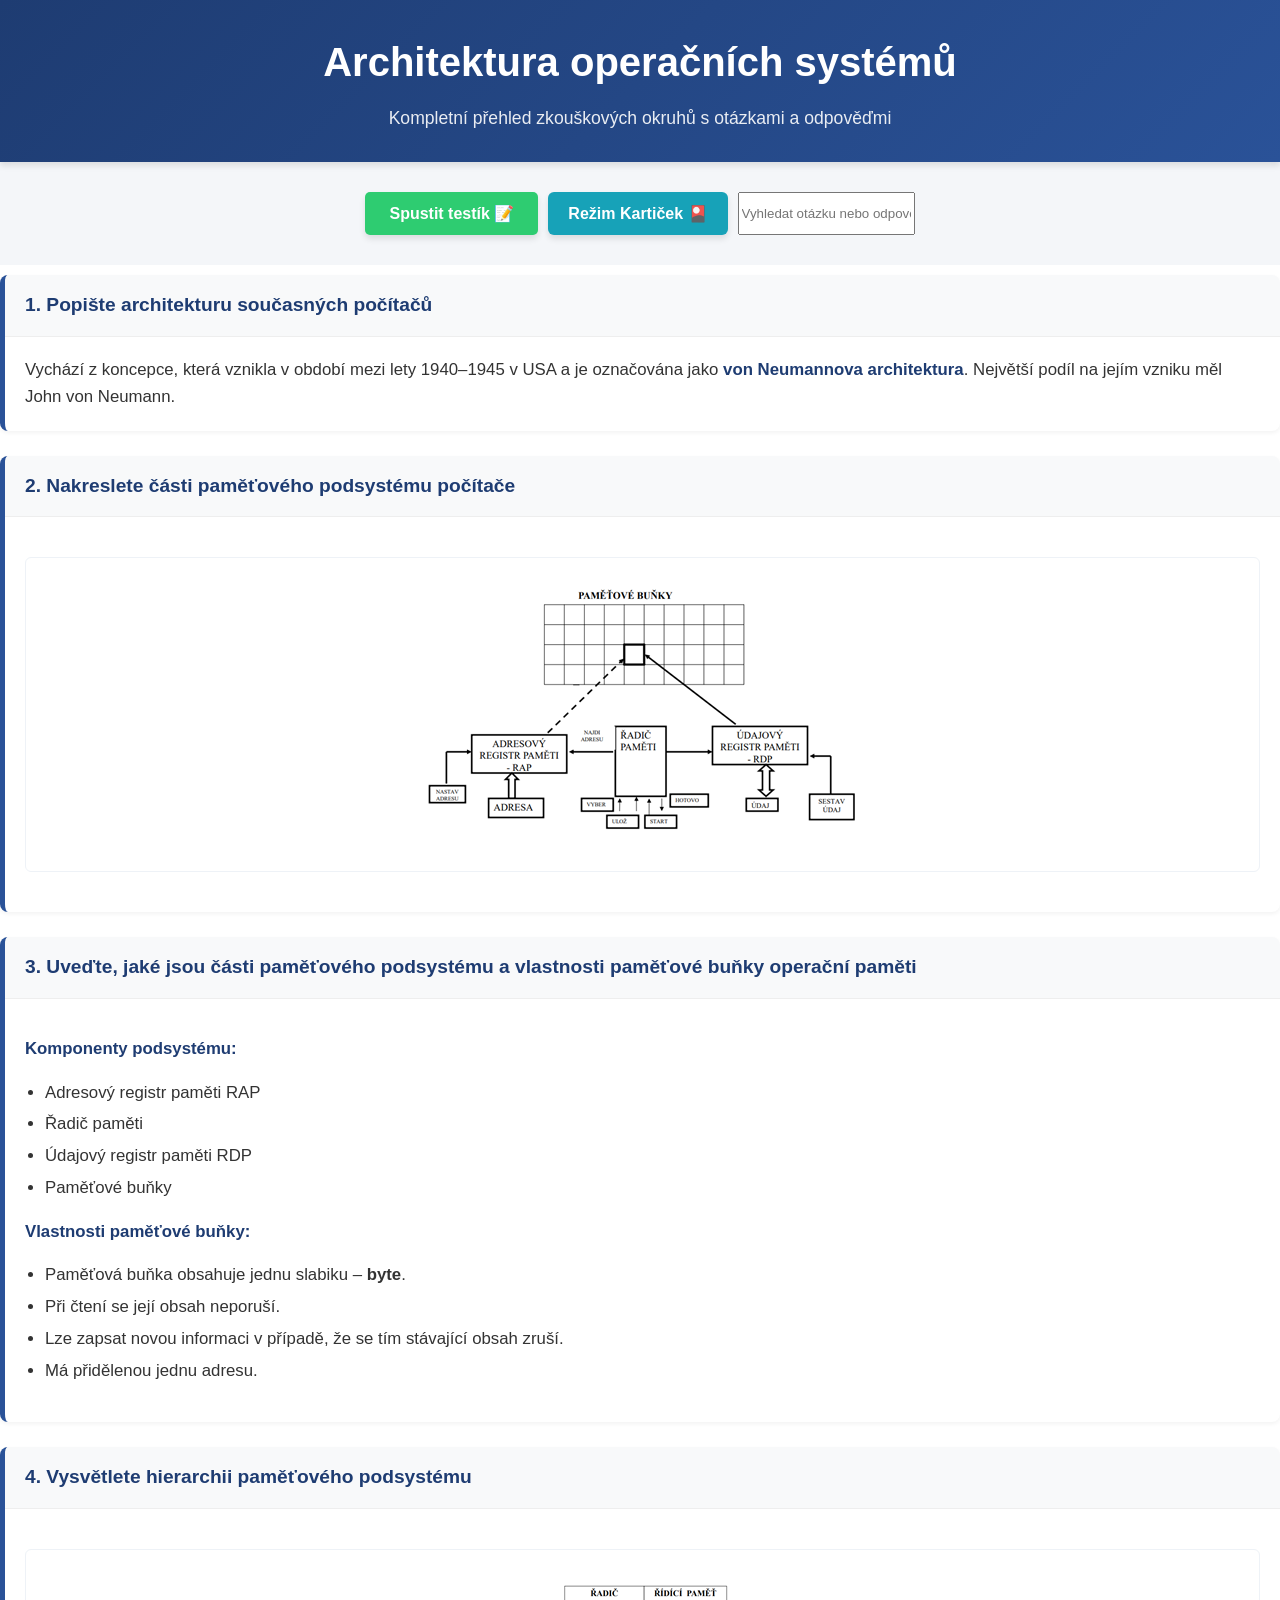
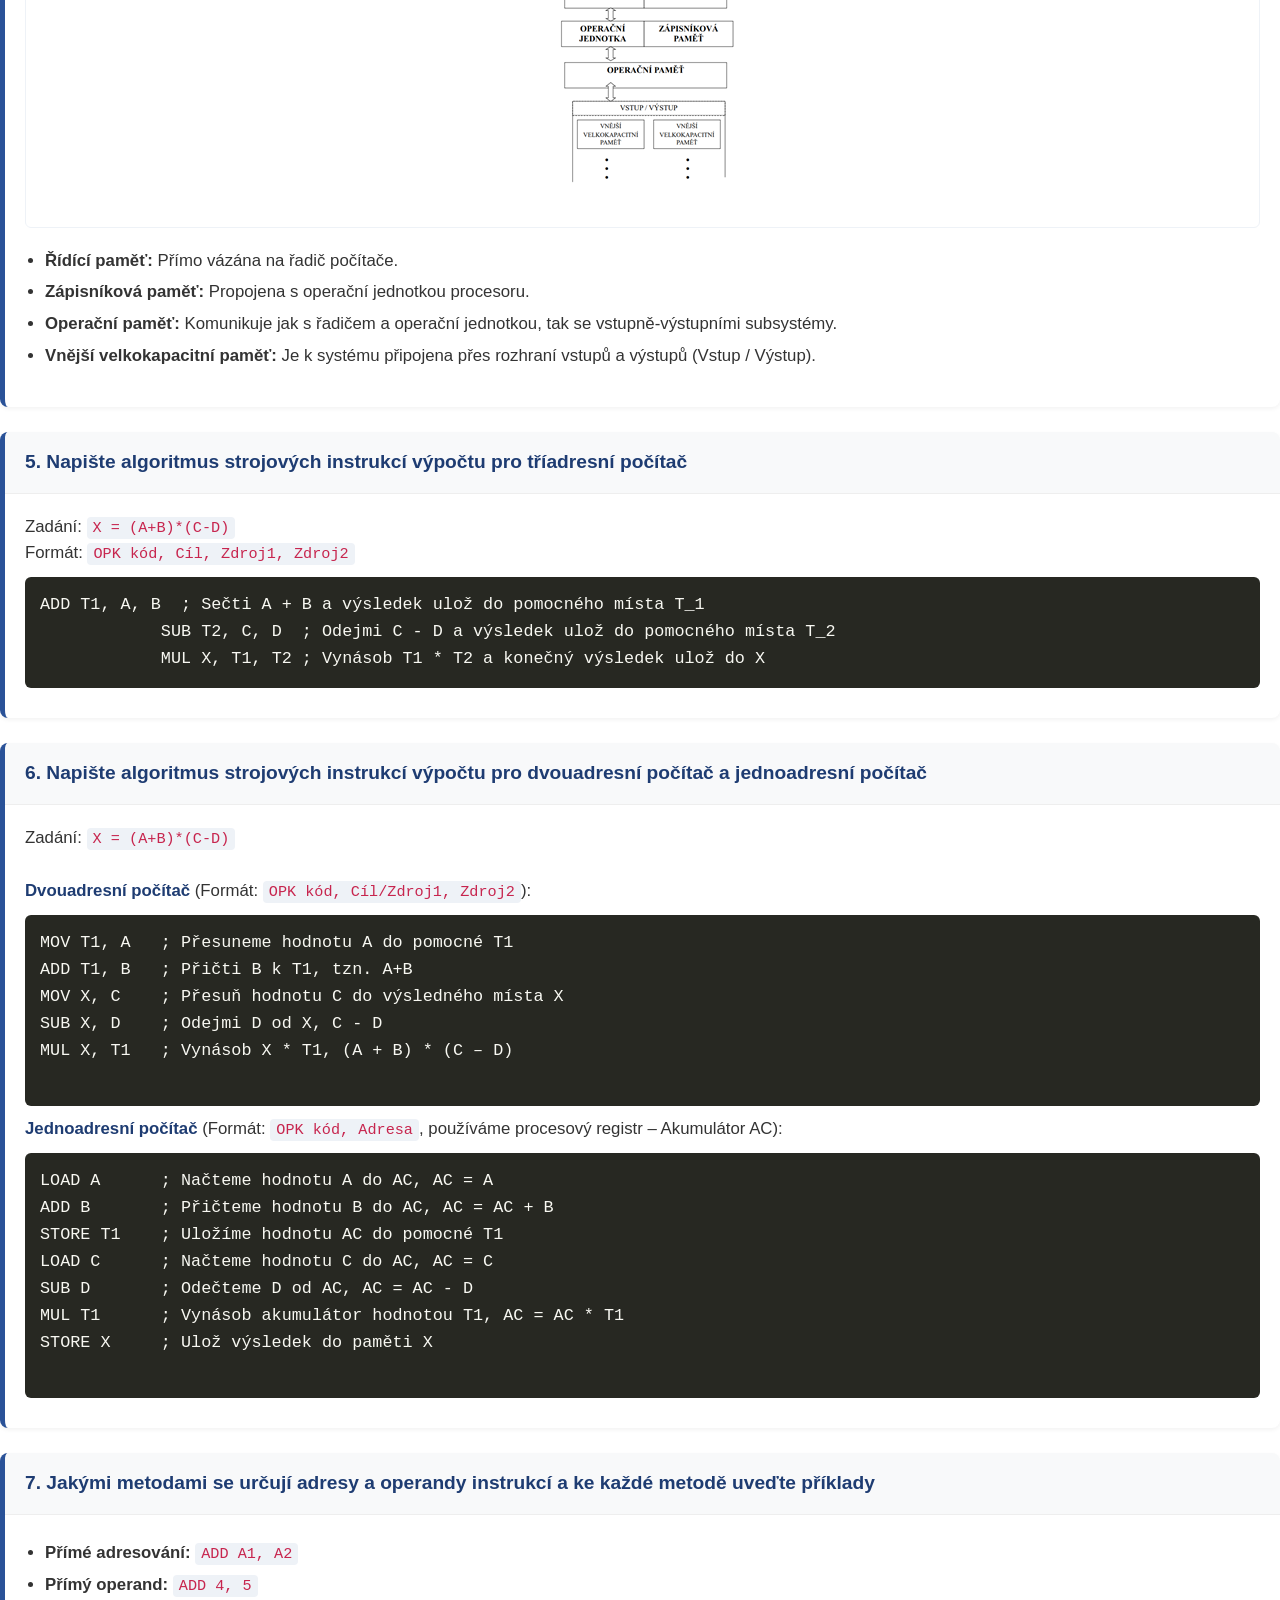
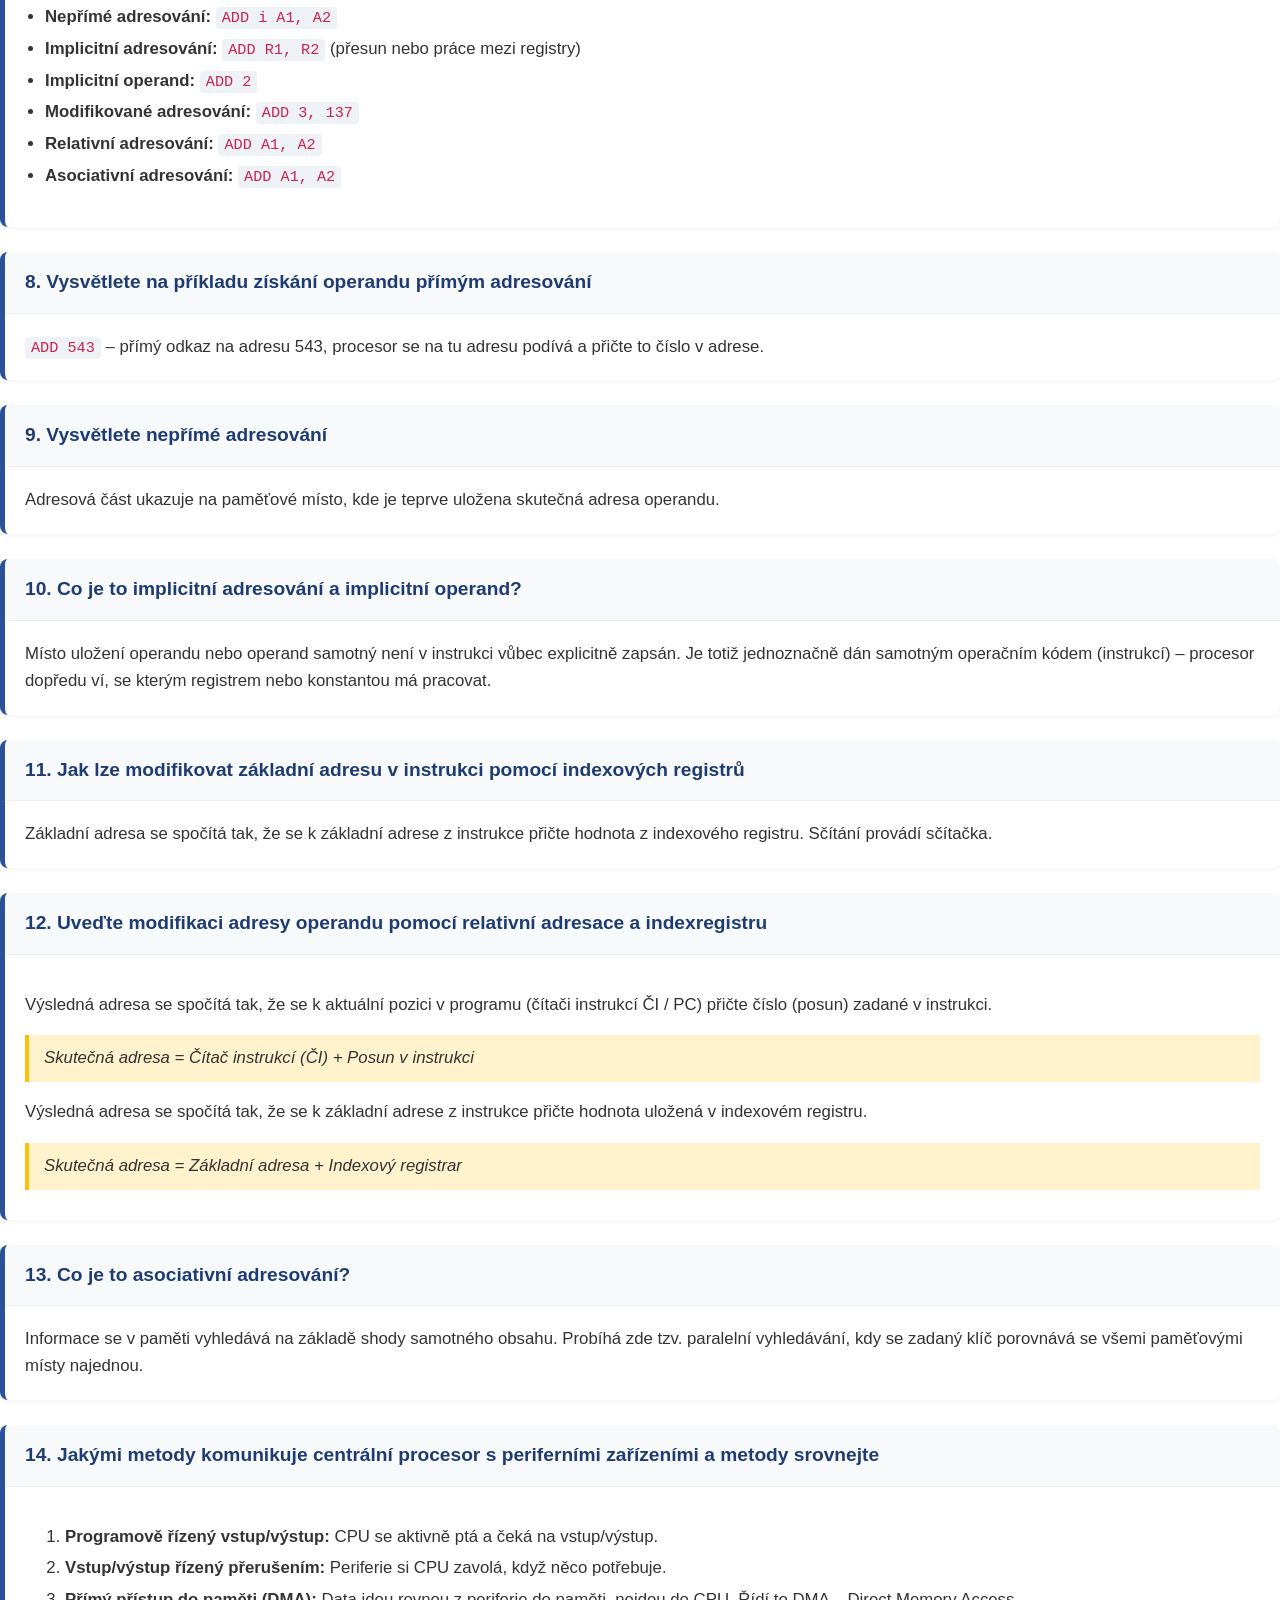
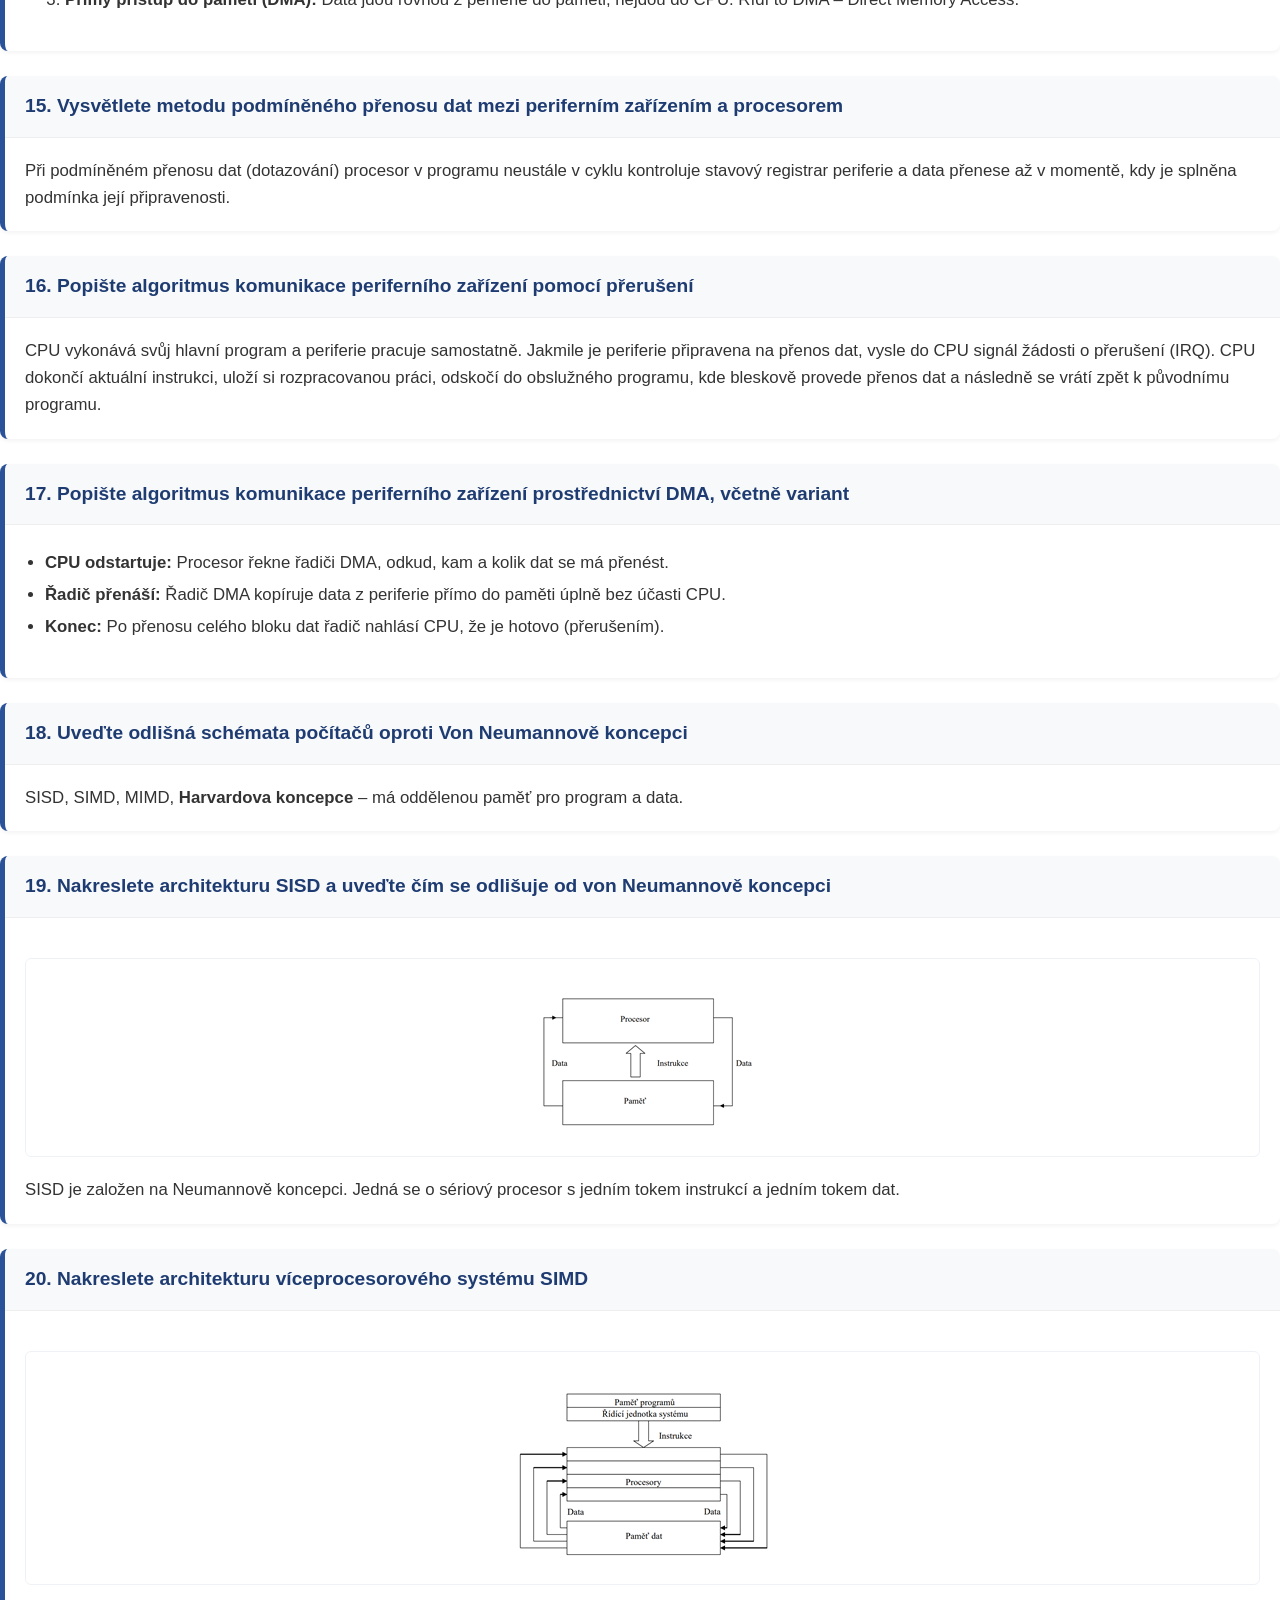
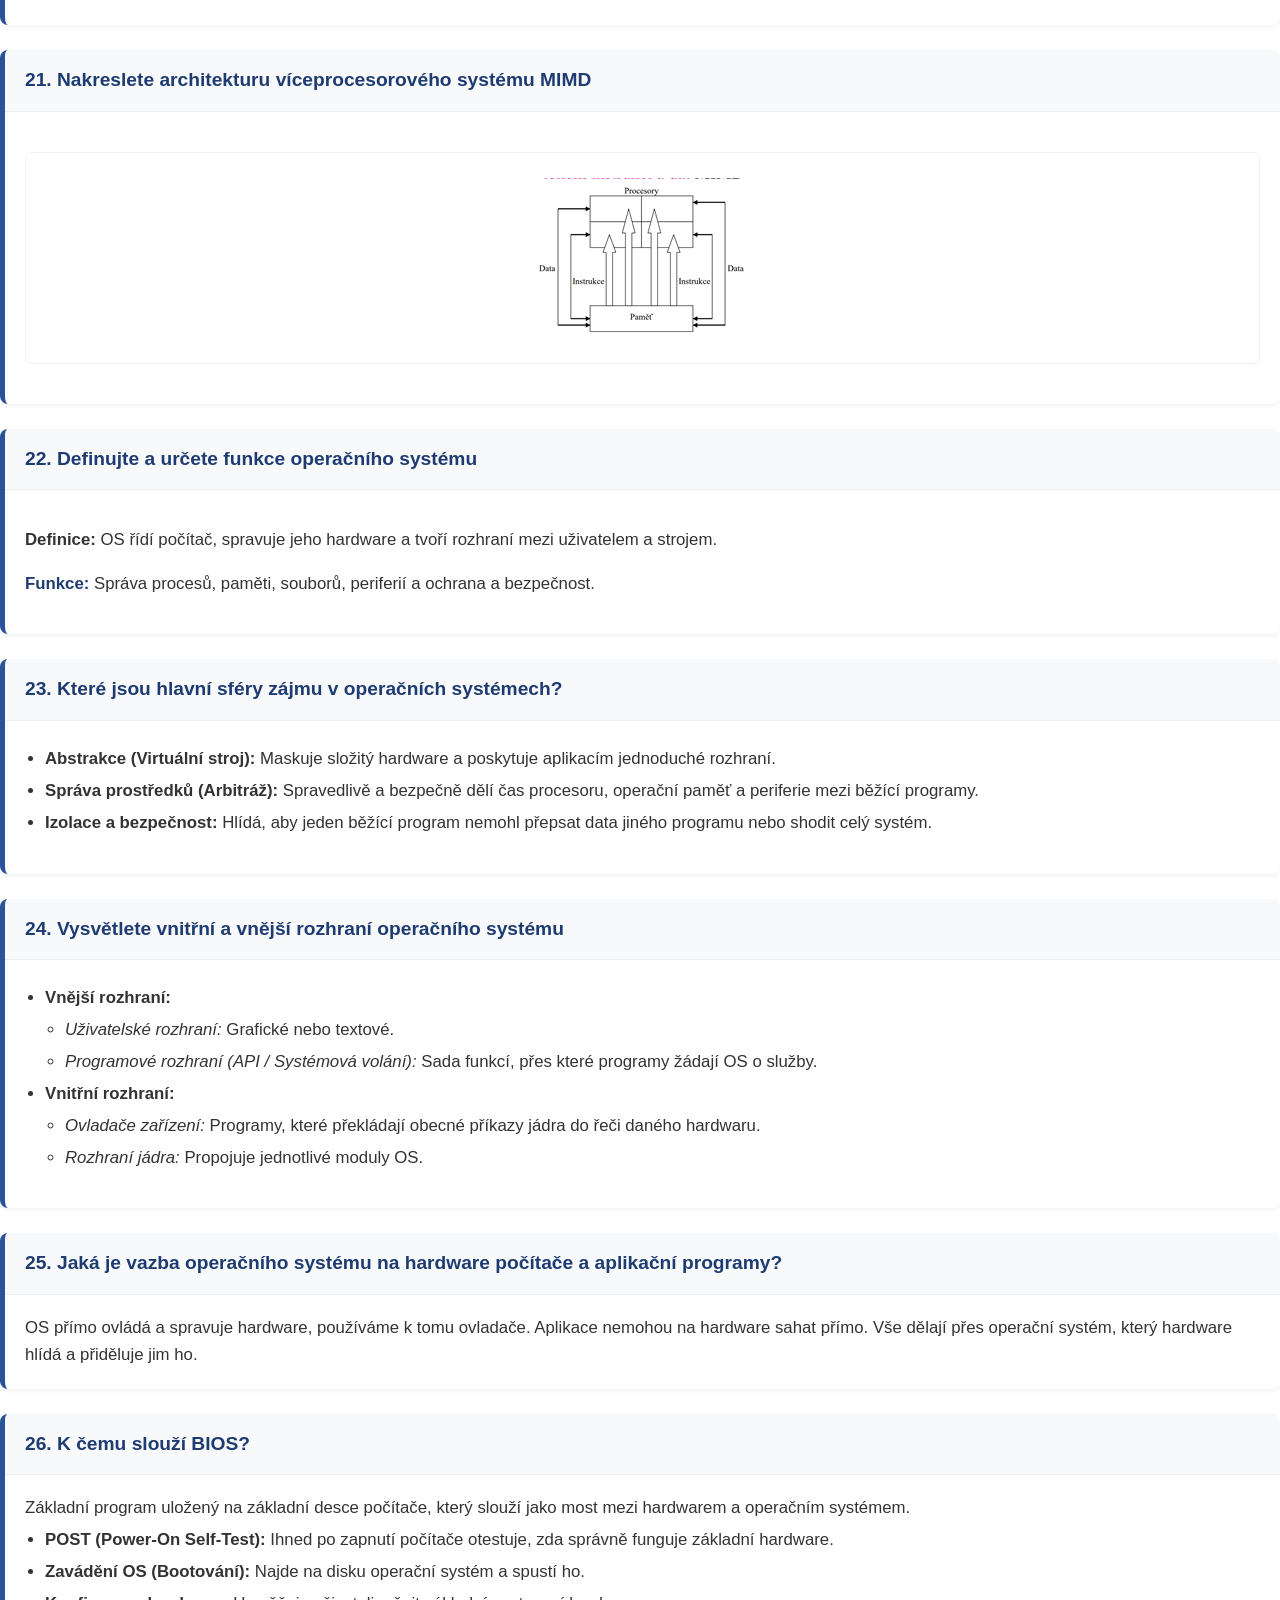
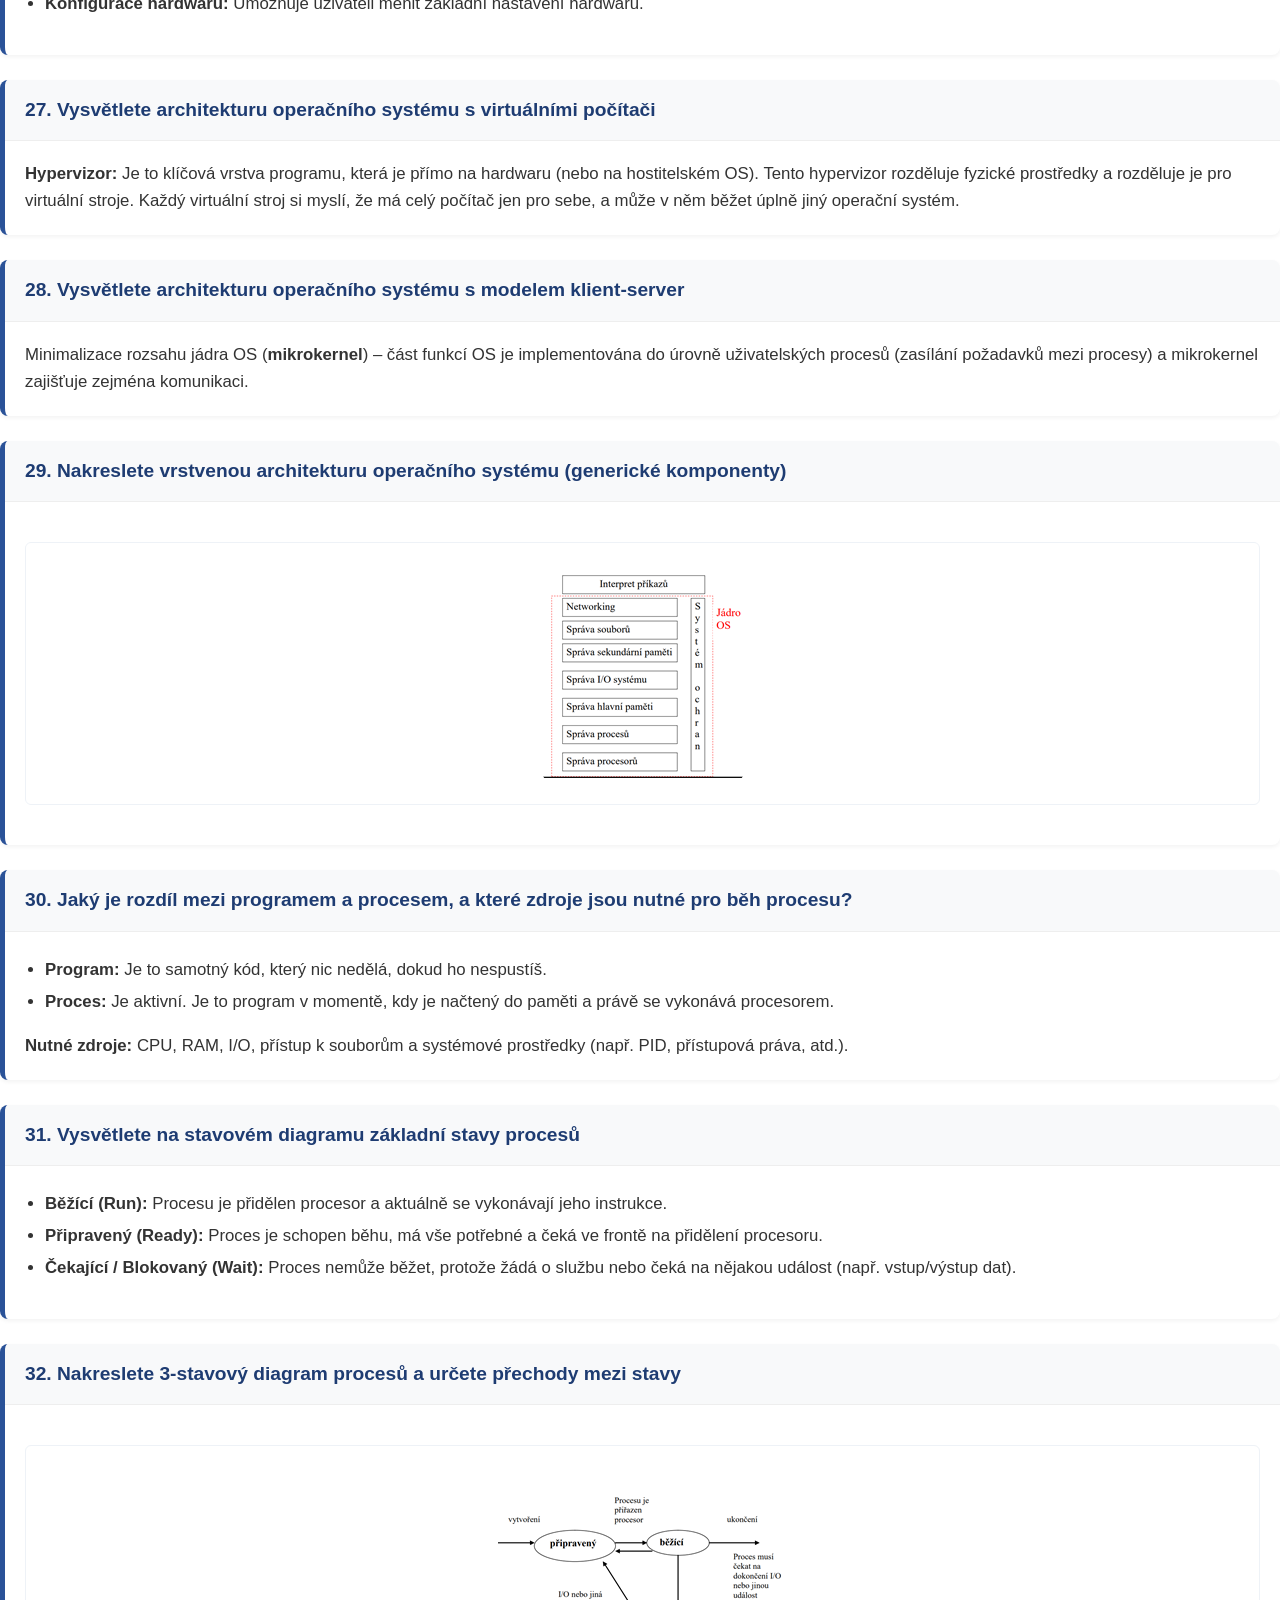
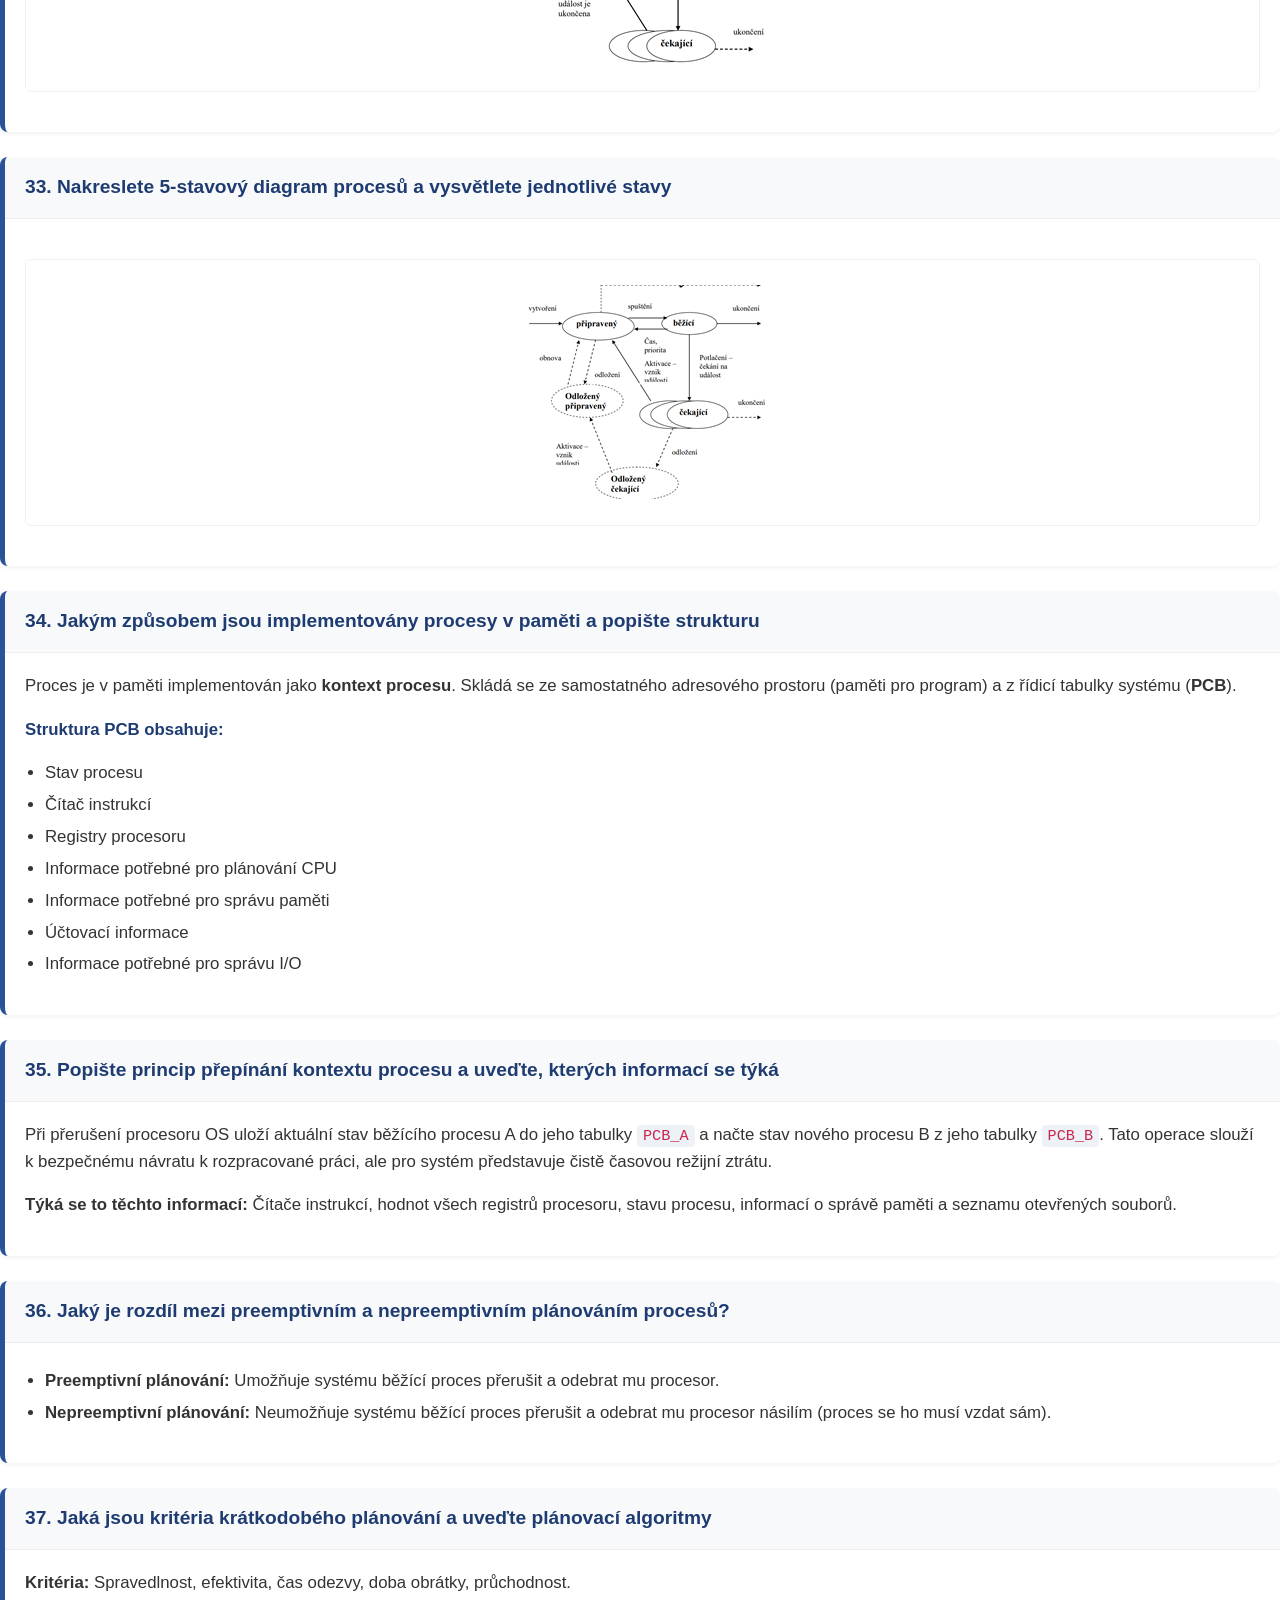
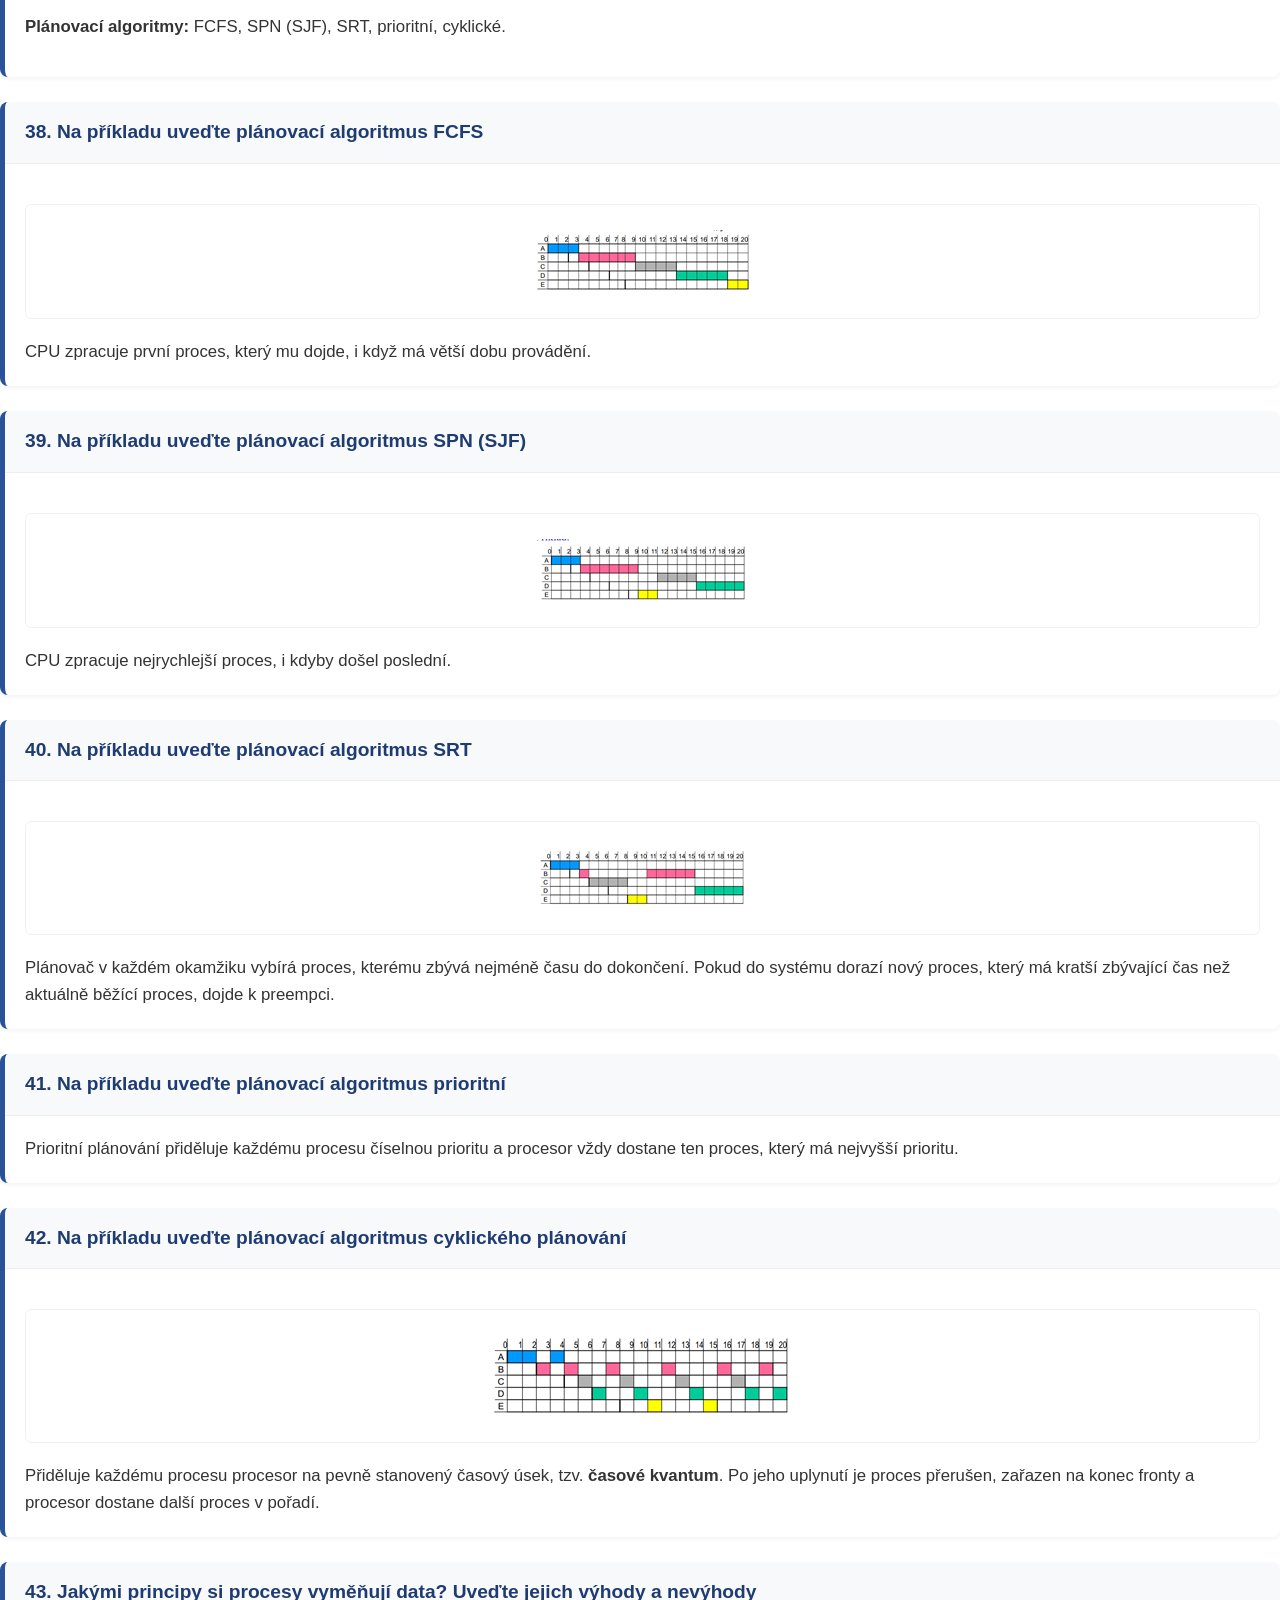
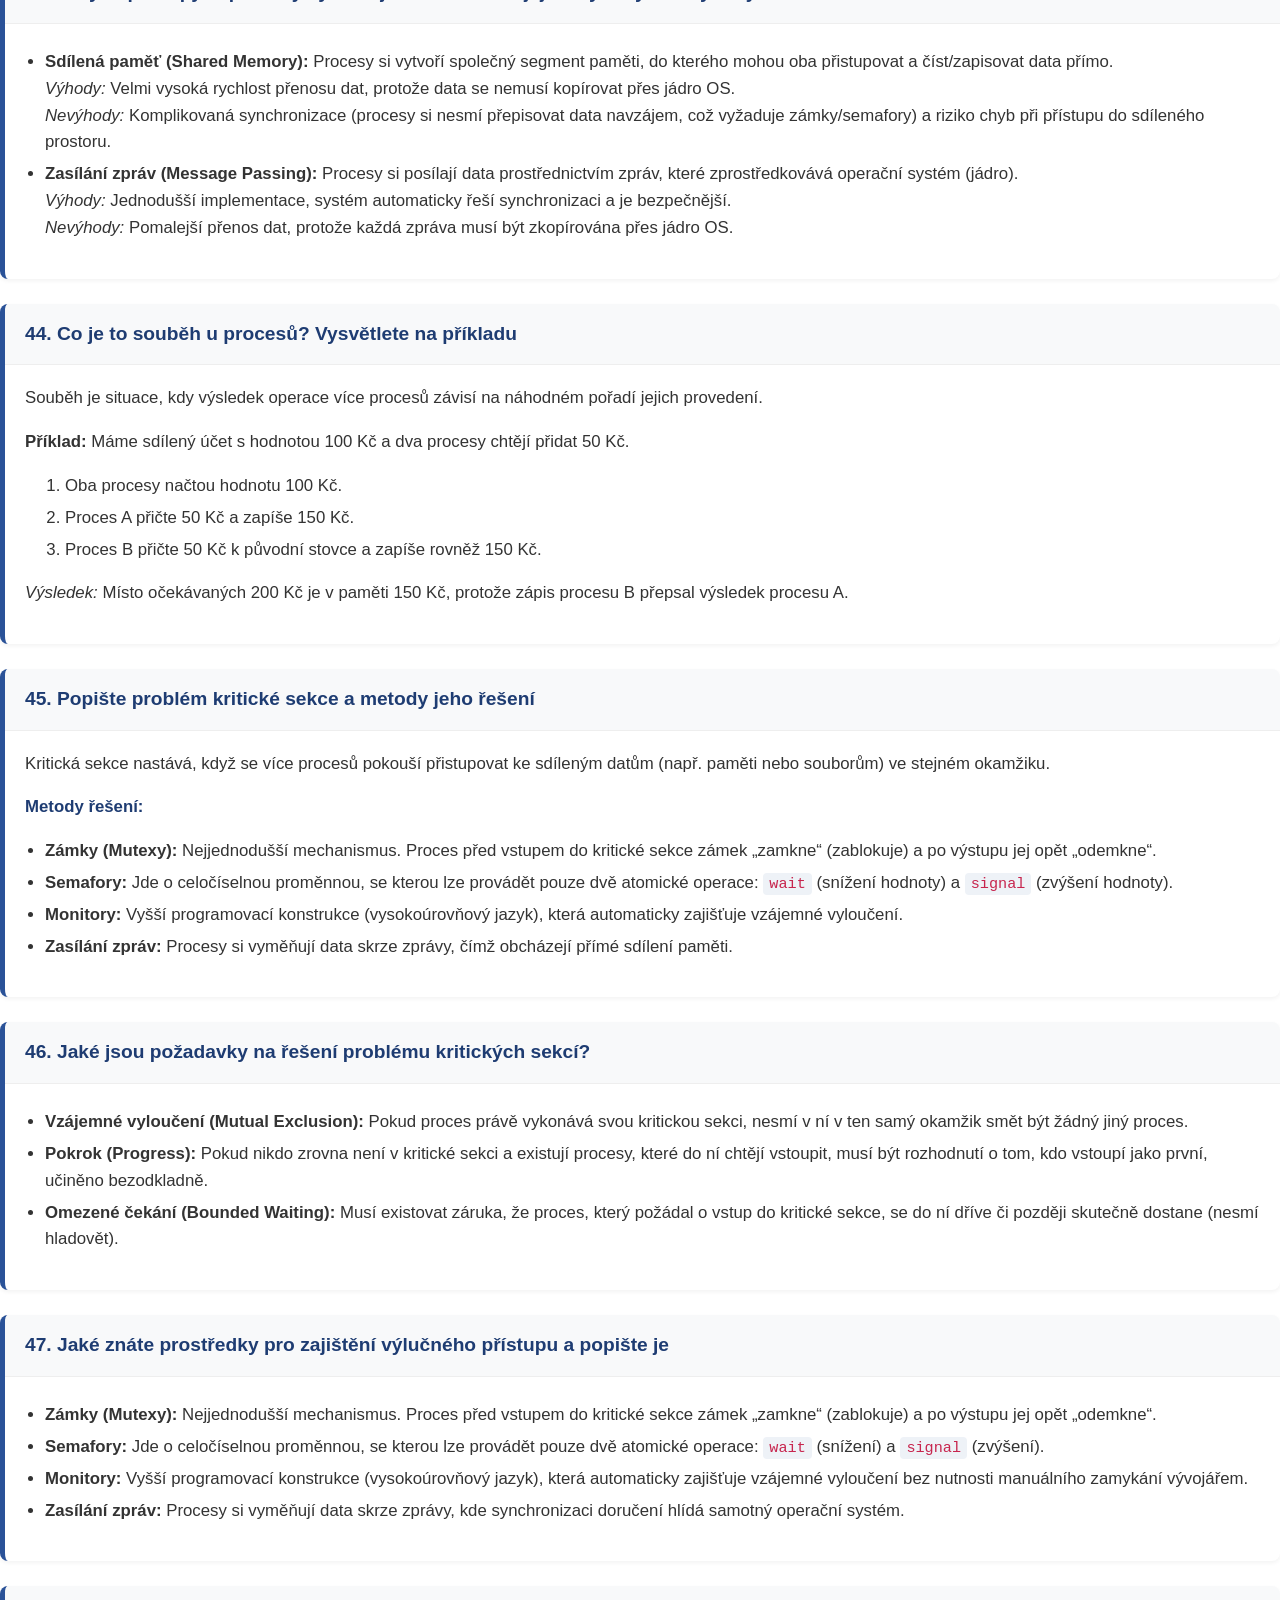
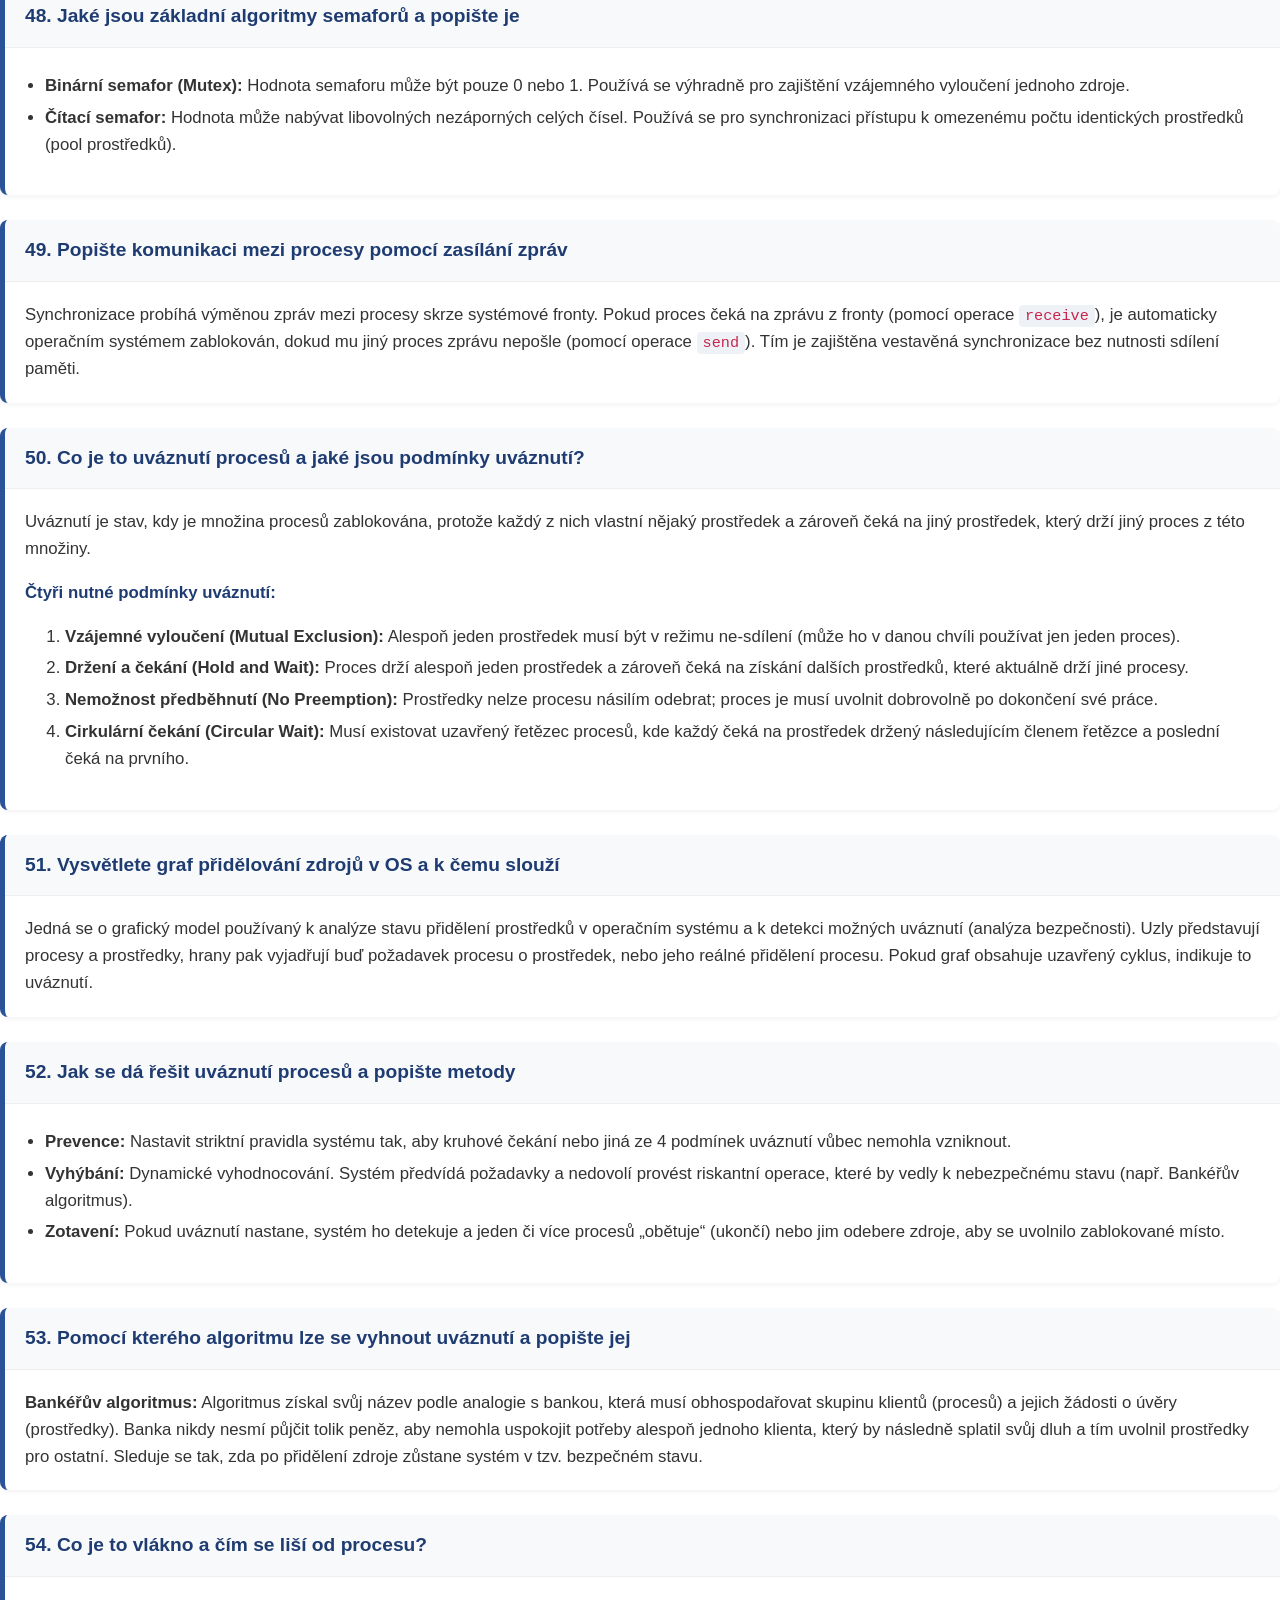
==== commit 4e1bba93: "search function added" ====
--- a/index.html
+++ b/index.html
@@ -14,11 +14,13 @@
 </header>
 
 <div class="container">
+    
 
     <div class="nav-container">
     <button id="btn-toggle-test" class="btn btn-success" onclick="startTest()">Spustit testík 📝</button>
     <button id="btn-toggle-study" class="btn btn-secondary" onclick="startStudy()" style="display: none;">Zpět na studium 📚</button>
     <button id="btn-toggle-flashcards" class="btn btn-info" onclick="startFlashcards()" style="background-color: #17a2b8; color: white; padding: 10px 20px; border: none; border-radius: 6px; cursor: pointer; font-weight: 600;">Režim Kartiček 🎴</button>
+    <input type="text" id="search-input" placeholder="Vyhledat otázku nebo odpověď...">
 </div>
 <div id="flashcards-view" style="display: none;">
         <div class="test-progress-info">
@@ -82,7 +84,7 @@
     </div>
 
     <div id="study-view">
-
+   
     <div class="qa-card">
         <h2 class="question">1. Popište architekturu současných počítačů</h2>
         <div class="answer">
@@ -1123,4 +1125,4 @@
     </div>
     </div></div> <script src="script.js"></script>
 </body>
-</html>
+</html>
--- a/styles.css
+++ b/styles.css
@@ -1,5 +1,6 @@
 /* style.css */
 
+/* === GLOBÁLNÍ STYLY === */
 body {
     font-family: 'Segoe UI', Tahoma, Geneva, Verdana, sans-serif;
     line-height: 1.6;
@@ -32,8 +33,10 @@
     max-width: 1000px;
     margin: 30px auto;
     padding: 0 20px;
-}
-
+    box-sizing: border-box;
+}
+
+/* === STUDIJNÍ POHLED & KARTY (STUDY VIEW) === */
 .qa-card {
     background: #fff;
     border-radius: 8px;
@@ -41,7 +44,7 @@
     margin-bottom: 25px;
     border-left: 5px solid #2a5298;
     overflow: hidden;
-    transition: transform 0.2s;
+    transition: transform 0.2s ease, box-shadow 0.2s ease;
 }
 
 .qa-card:hover {
@@ -55,7 +58,7 @@
     margin: 0;
     font-size: 1.2rem;
     color: #1e3c72;
-    border-bottom: 1px solid #eed;
+    border-bottom: 1px solid #eee;
     font-weight: 600;
 }
 
@@ -73,6 +76,7 @@
     margin-bottom: 5px;
 }
 
+/* === FORMÁTOVÁNÍ KÓDU A MATEMATIKY === */
 code {
     background-color: #eef2f7;
     padding: 2px 6px;
@@ -90,6 +94,9 @@
     overflow-x: auto;
     font-family: 'Courier New', Courier, monospace;
     margin: 10px 0;
+    max-width: 100%;
+    box-sizing: border-box;
+    white-space: pre-wrap;
 }
 
 .highlight {
@@ -116,7 +123,7 @@
     font-style: italic;
 }
 
-/* Stylování kontejneru pro schémata a obrázky */
+/* === SCHÉMATA A OBRÁZKY === */
 .diagram-box {
     text-align: center;
     margin: 20px 0;
@@ -133,54 +140,45 @@
     font-size: 1.1rem;
 }
 
-.diagram-box img {
+.diagram-box img, .flashcard img {
     max-width: 100%;
     height: auto;
+    max-height: 320px; /* Brání tomu, aby obří schéma odsunulo všechno z displeje mobilu */
+    object-fit: contain;
+    border-radius: 6px;
+    margin: 10px auto;
     display: block;
-    margin: 10px auto;
-}
-
-.placeholder-image {
-    background-color: #eaeded;
-    border: 2px dashed #bdc3c7;
-    color: #7f8c8d;
-    padding: 20px;
-    text-align: center;
-    margin: 15px 0;
-    border-radius: 6px;
-    font-size: 0.95rem;
-}
+}
+
+/* === NAVIGACE A ROZLOŽENÍ POHLEDŮ === */
 .nav-container {
-    text-align: center;
+    display: flex;
+    justify-content: center;
+    gap: 10px;
+    flex-wrap: wrap;
     margin: 20px 0;
 }
-.btn {
-    background-color: #1e3c72;
-    color: white;
-    border: none;
-    padding: 12px 24px;
-    font-size: 16px;
-    font-weight: bold;
-    border-radius: 5px;
-    cursor: pointer;
-    transition: background-color 0.3s, transform 0.1s;
-    box-shadow: 0 4px 6px rgba(0,0,0,0.1);
-}
-.btn:hover {
-    background-color: #2a5298;
-}
-.btn:active {
-    transform: scale(0.98);
-}
-.btn-success {
-    background-color: #2ecc71;
-}
-.btn-success:hover {
-    background-color: #27ae60;
-}
+
+#flashcards-view, #test-view, #study-view {
+    background: #ffffff;
+    position: relative;
+    z-index: 10;
+    padding: 10px 0;
+}
+
+.actions {
+    display: flex;
+    gap: 10px;
+    flex-wrap: wrap;
+    justify-content: center;
+    margin-top: 15px;
+}
+
+/* === TESTOVACÍ MODUL (TEST VIEW) === */
 #test-question-area {
     font-weight: bold;
 }
+
 #test-view {
     display: none;
     background: white;
@@ -190,6 +188,7 @@
     margin-top: 20px;
     margin-bottom: 25px;
 }
+
 .test-input {
     width: 100%;
     height: 120px;
@@ -202,10 +201,12 @@
     resize: vertical;
     box-sizing: border-box;
 }
+
 .test-input:focus {
     border-color: #1e3c72;
     outline: none;
 }
+
 .test-feedback {
     display: none;
     background-color: #f4f7f6;
@@ -214,49 +215,51 @@
     margin: 20px 0;
     border-radius: 4px;
 }
+
 .progress-bar {
     color: #7f8c8d;
     font-size: 14px;
     margin-bottom: 15px;
     font-weight: bold;
 }
-.actions {
-    display: flex;
-    gap: 10px;
-}
-
-/* Globální základ pro všechna tlačítka */
+
+/* === UNIFIKOVANÁ TLAČÍTKA === */
 .btn {
     display: inline-flex;
     align-items: center;
     justify-content: center;
     gap: 8px;
     font-family: inherit;
-    font-size: 0.95rem;
+    font-size: 16px;
     font-weight: 600;
-    padding: 10px 20px;
+    padding: 12px 24px;
     border: none;
-    border-radius: 6px;
+    border-radius: 5px;
     cursor: pointer;
     transition: all 0.2s ease;
-    box-shadow: 0 2px 4px rgba(0, 0, 0, 0.08);
+    box-shadow: 0 4px 6px rgba(0,0,0,0.1);
     user-select: none;
-}
-
-/* Efekt při kliknutí (mírné máčknutí dolů) */
+    text-decoration: none;
+}
+
+.btn:hover {
+    transform: translateY(-1px);
+    box-shadow: 0 6px 8px rgba(0,0,0,0.15);
+}
+
 .btn:active {
     transform: translateY(1px);
     box-shadow: 0 1px 2px rgba(0, 0, 0, 0.05);
 }
 
-/* Stav, kdy je tlačítko zakázané (např. tlačítko Zpět na začátku) */
 .btn:disabled {
     opacity: 0.5;
     cursor: not-allowed;
     pointer-events: none;
-}
-
-/* 1. Modré tlačítko (Zkontrolovat odpověď) */
+    transform: none;
+    box-shadow: none;
+}
+
 .btn-primary {
     background-color: #1e3c72;
     color: #ffffff;
@@ -266,7 +269,6 @@
     background-color: #2a5298;
 }
 
-/* 2. Zelené tlačítko (Spustit testík) */
 .btn-success {
     background-color: #2ecc71;
     color: #ffffff;
@@ -276,7 +278,6 @@
     background-color: #27ae60;
 }
 
-/* 3. Šedé tlačítko (Zpět na studium, Zpět, Další) */
 .btn-secondary {
     background-color: #eef2f7;
     color: #4a5568;
@@ -289,7 +290,6 @@
     color: #1a202c;
 }
 
-/* 4. Obrysové zelené tlačítko (Umím to!) */
 .btn-outline {
     background-color: transparent;
     border: 2px solid #2ecc71;
@@ -301,42 +301,39 @@
     background-color: #2ecc71;
     color: #ffffff;
 }
-/* Ochrana proti prolínání pohledů na pozadí */
-#flashcards-view, #test-view, #study-view {
-    background: #ffffff;
-    position: relative;
-    z-index: 10;
-    padding: 10px 0;
-}
-
-
-/* --- STYLY PRO RESPONSIVNÍ 3D KARTIČKY --- */
+
+/* === STYLY PRO RESPONSIVNÍ 3D KARTIČKY === */
 .flashcard-container {
     perspective: 1000px;
     width: 100%;
     max-width: 650px;
     margin: 25px auto;
+    padding: 0 15px;
+    box-sizing: border-box;
 }
 
 .flashcard {
     width: 100%;
     position: relative;
     transform-style: preserve-3d;
-    transition: transform 0.6s cubic-bezier(0.4, 0, 0.2, 1);
+    transition: transform 0.5s cubic-bezier(0.4, 0, 0.2, 1);
     border-radius: 12px;
     box-shadow: 0 4px 15px rgba(0,0,0,0.1);
     background-color: #ffffff;
     cursor: pointer;
-}
-
-/* Rotace celé karty při otočení */
+    -webkit-user-select: none;
+    user-select: none;
+    -webkit-tap-highlight-color: transparent;
+}
+
+/* Otočení celého boxu karty */
 .flashcard.flipped {
     transform: rotateY(180deg);
 }
 
 .flashcard-front, .flashcard-back {
     width: 100%;
-    min-height: 250px;
+    min-height: 280px; 
     padding: 30px;
     box-sizing: border-box;
     border-radius: 12px;
@@ -346,20 +343,17 @@
     flex-direction: column;
     justify-content: center;
     align-items: center;
-    backface-visibility: hidden;
-    transition: opacity 0.3s;
-}
-
-/* Přední strana kartičky */
+    
+    -webkit-backface-visibility: hidden !important;
+    backface-visibility: hidden !important;
+}
+
 .flashcard-front {
     background-color: #ffffff;
     color: #333;
     border-top: 5px solid #17a2b8;
-    position: relative;
-    z-index: 2;
-}
-
-/* Zadní strana - výchozí skrytý stav */
+}
+
 .flashcard-back {
     background-color: #f8f9fa;
     color: #102a43;
@@ -369,28 +363,26 @@
     top: 0;
     left: 0;
     height: 100%;
-    opacity: 0;
-    pointer-events: none;
-}
-
-/* PŘEKLOPENÝ STAV: Prohození pozicování, aby se výška automaticky přizpůsobila rubu */
+}
+
+/* Ochrana proti prosvítání a překrývání neaktivních stran */
+.flashcard:not(.flipped) .flashcard-front {
+    display: flex !important;
+    position: relative;
+}
+.flashcard:not(.flipped) .flashcard-back {
+    display: none !important;
+}
+
 .flashcard.flipped .flashcard-front {
-    position: absolute;
-    top: 0;
-    left: 0;
-    height: 100%;
-    opacity: 0;
-    pointer-events: none;
-}
-
+    display: none !important;
+}
 .flashcard.flipped .flashcard-back {
+    display: flex !important;
     position: relative;
     height: auto;
-    opacity: 1;
-    pointer-events: auto;
-}
-
-/* Popisky uvnitř kartiček */
+}
+
 .card-label {
     font-size: 11px;
     text-transform: uppercase;
@@ -400,11 +392,32 @@
     font-weight: bold;
 }
 
-/* Automatické zmenšení obrázků/schémat, aby nikdy nepřetékaly z karty */
-.flashcard img, .diagram-box img {
-    max-width: 100%;
-    height: auto;
-    border-radius: 6px;
-    margin-top: 10px;
-    display: block;
+/* === ZESÍLENÁ RESPONZIVITA PRO MOBILY (OPRAVA) === */
+@media screen and (max-width: 580px) {
+    .container {
+        padding: 0 10px;
+        margin: 15px auto;
+    }
+
+    .actions {
+        flex-direction: column !important;
+        width: 100% !important;
+        gap: 8px !important;
+    }
+
+    .actions .btn {
+        width: 100% !important;
+        box-sizing: border-box !important;
+        padding: 14px 20px !important; /* Větší plocha pro prst */
+    }
+
+    .flashcard-front, 
+    .flashcard.flipped .flashcard-back {
+        padding: 20px 15px !important;
+        min-height: 320px !important; /* Více místa do výšky na úzkém displeji */
+    }
+    
+    header h1 {
+        font-size: 1.8rem;
+    }
 }
